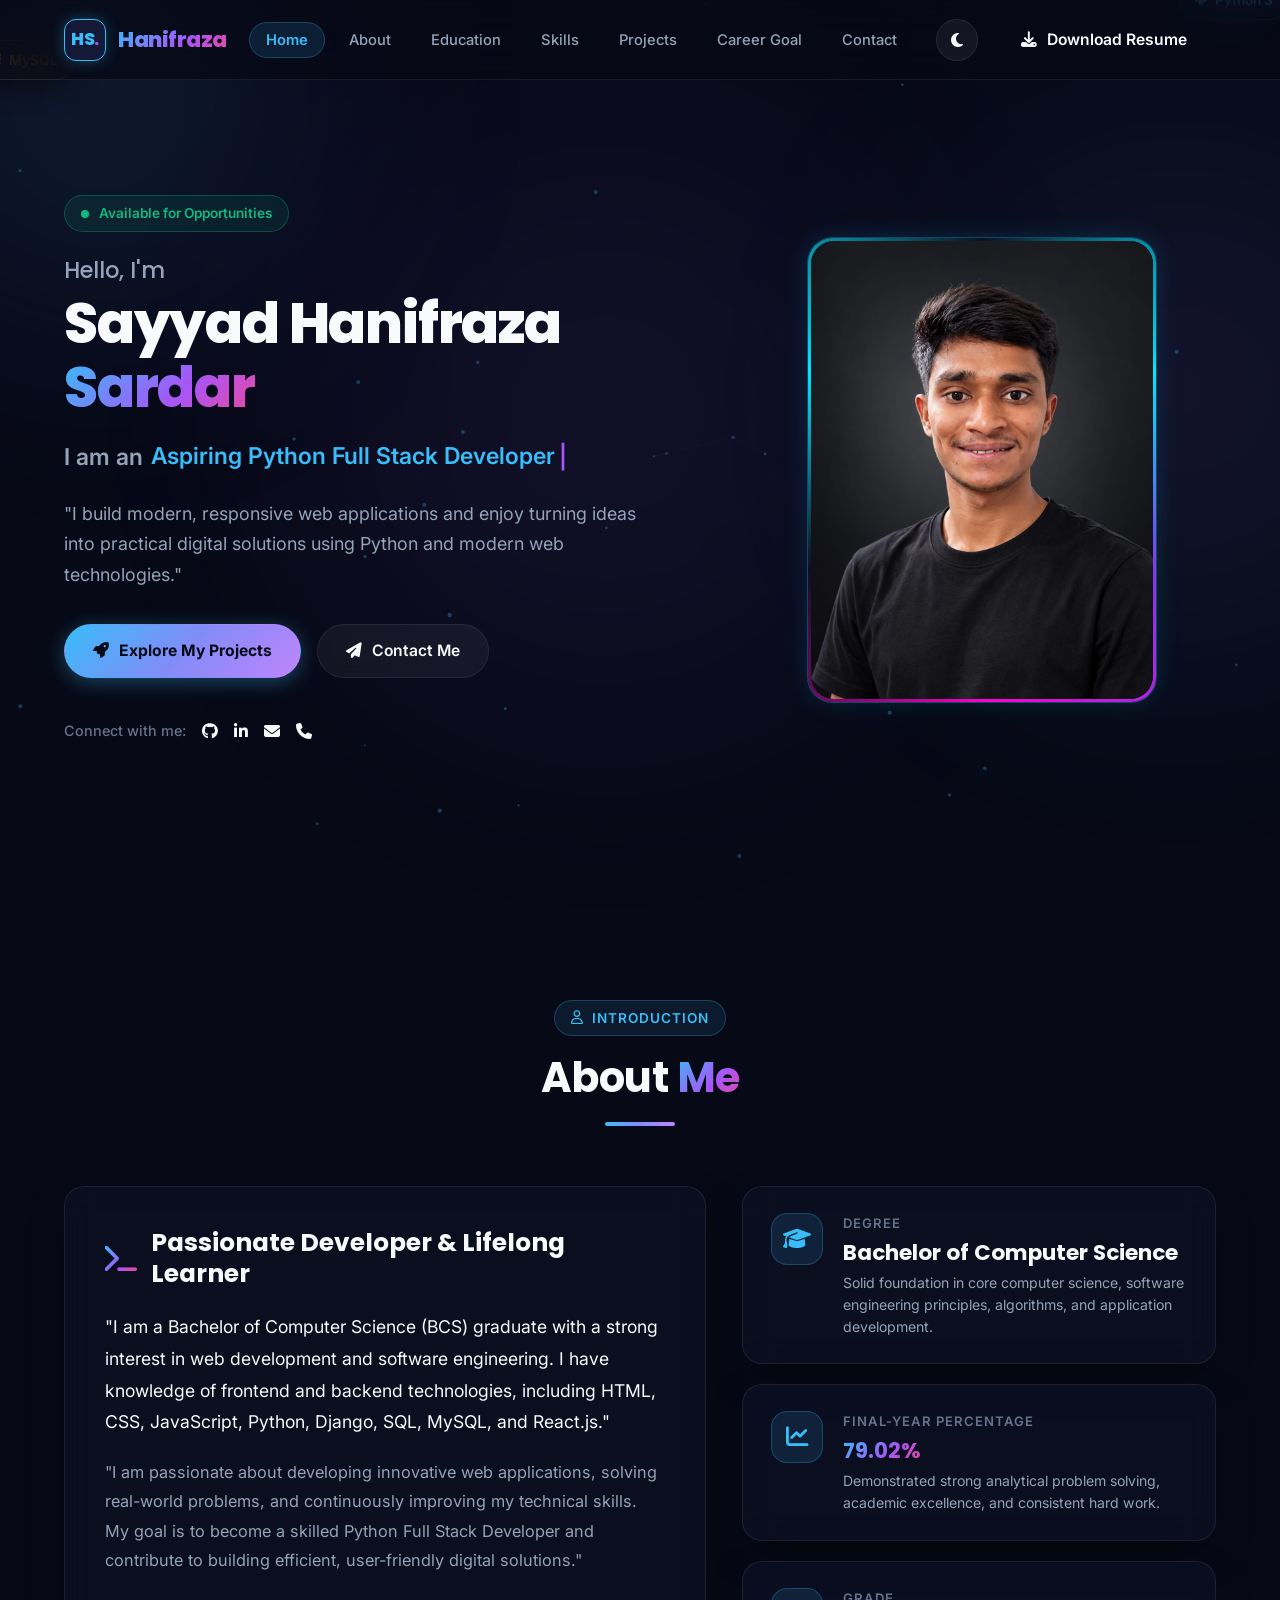
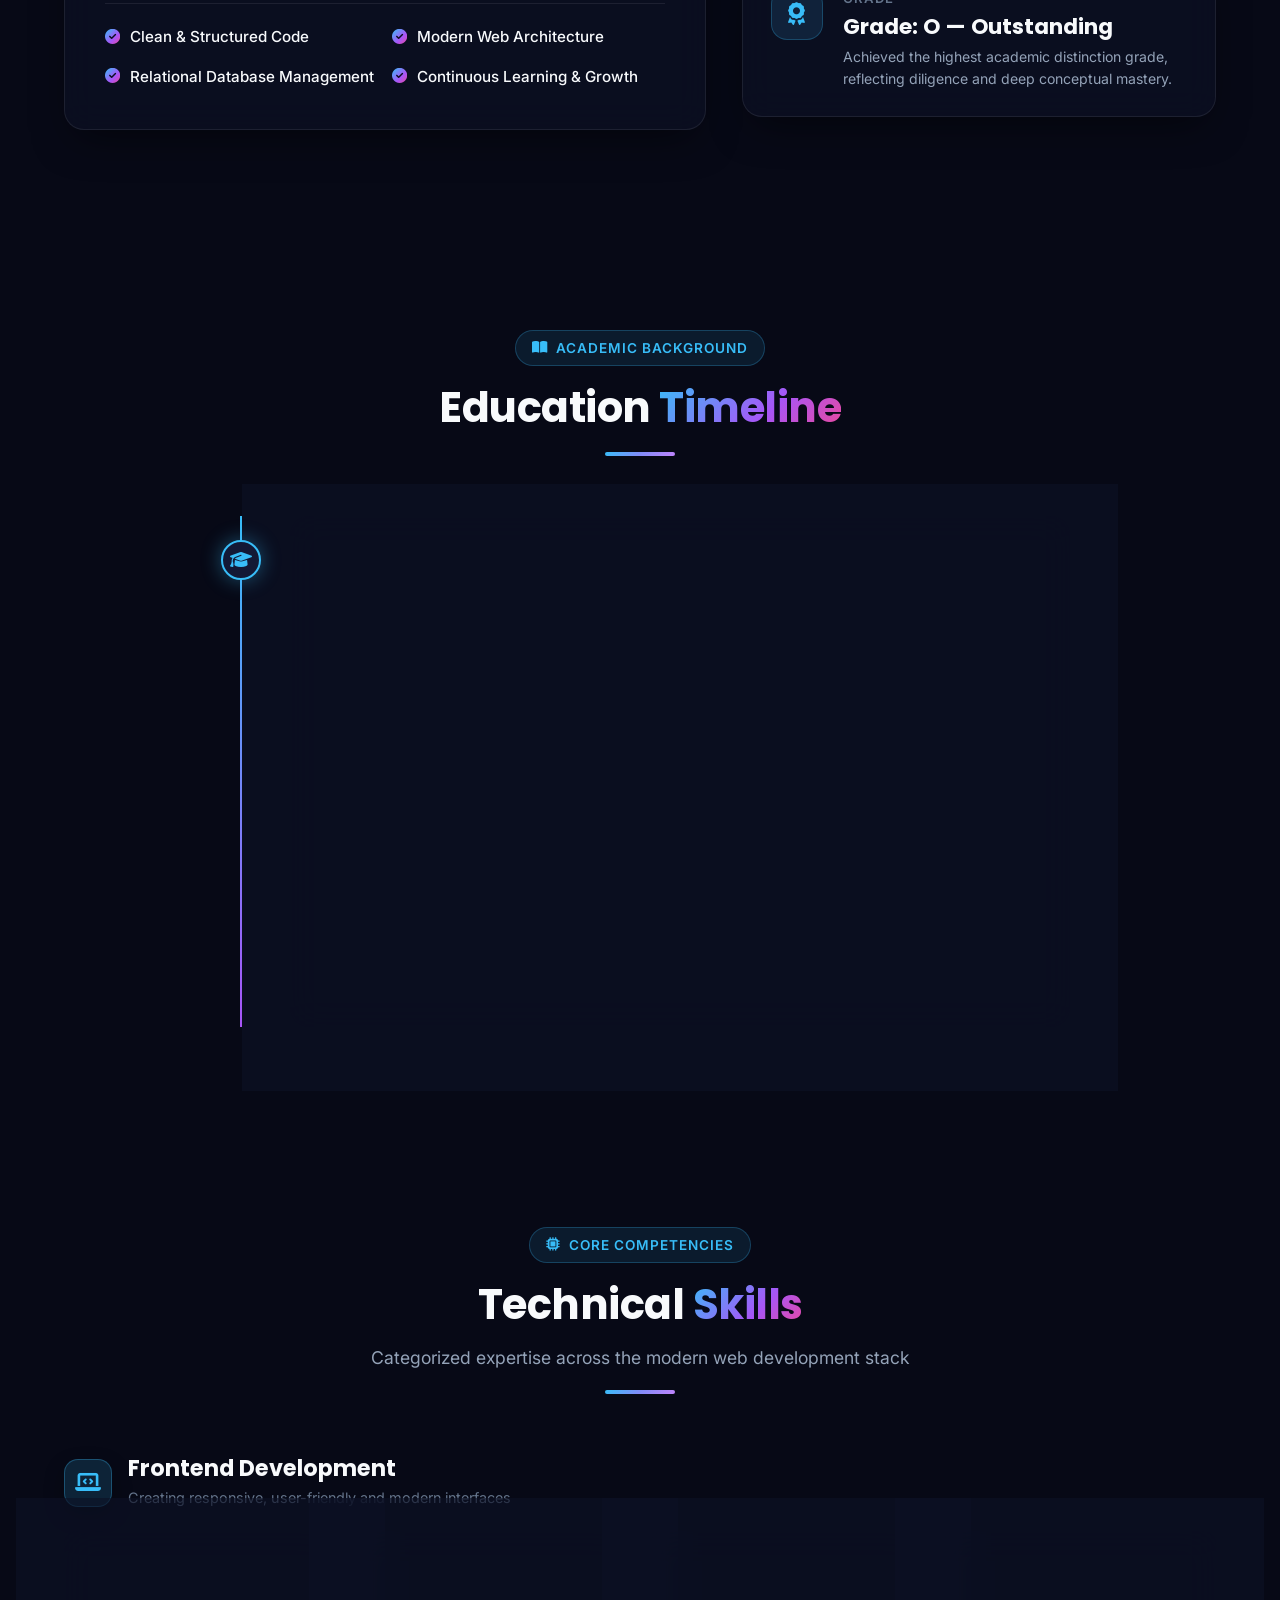
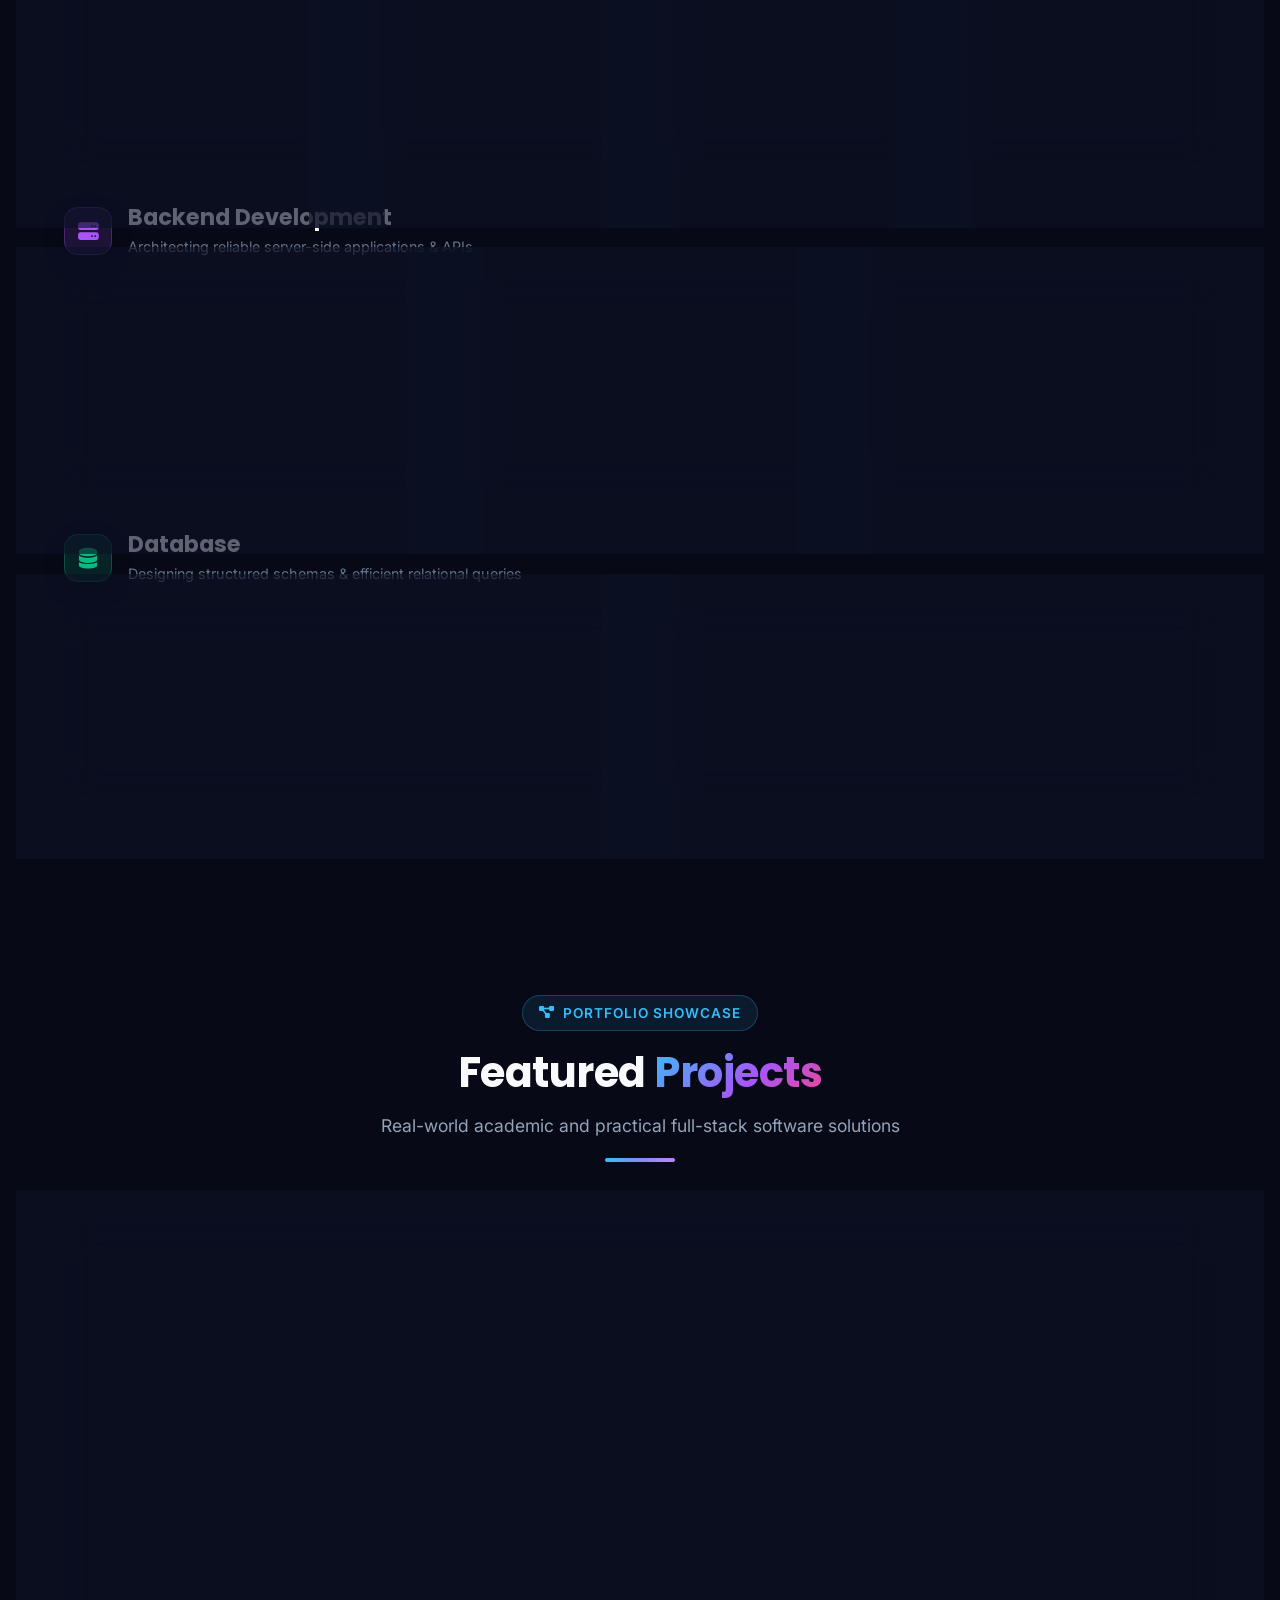
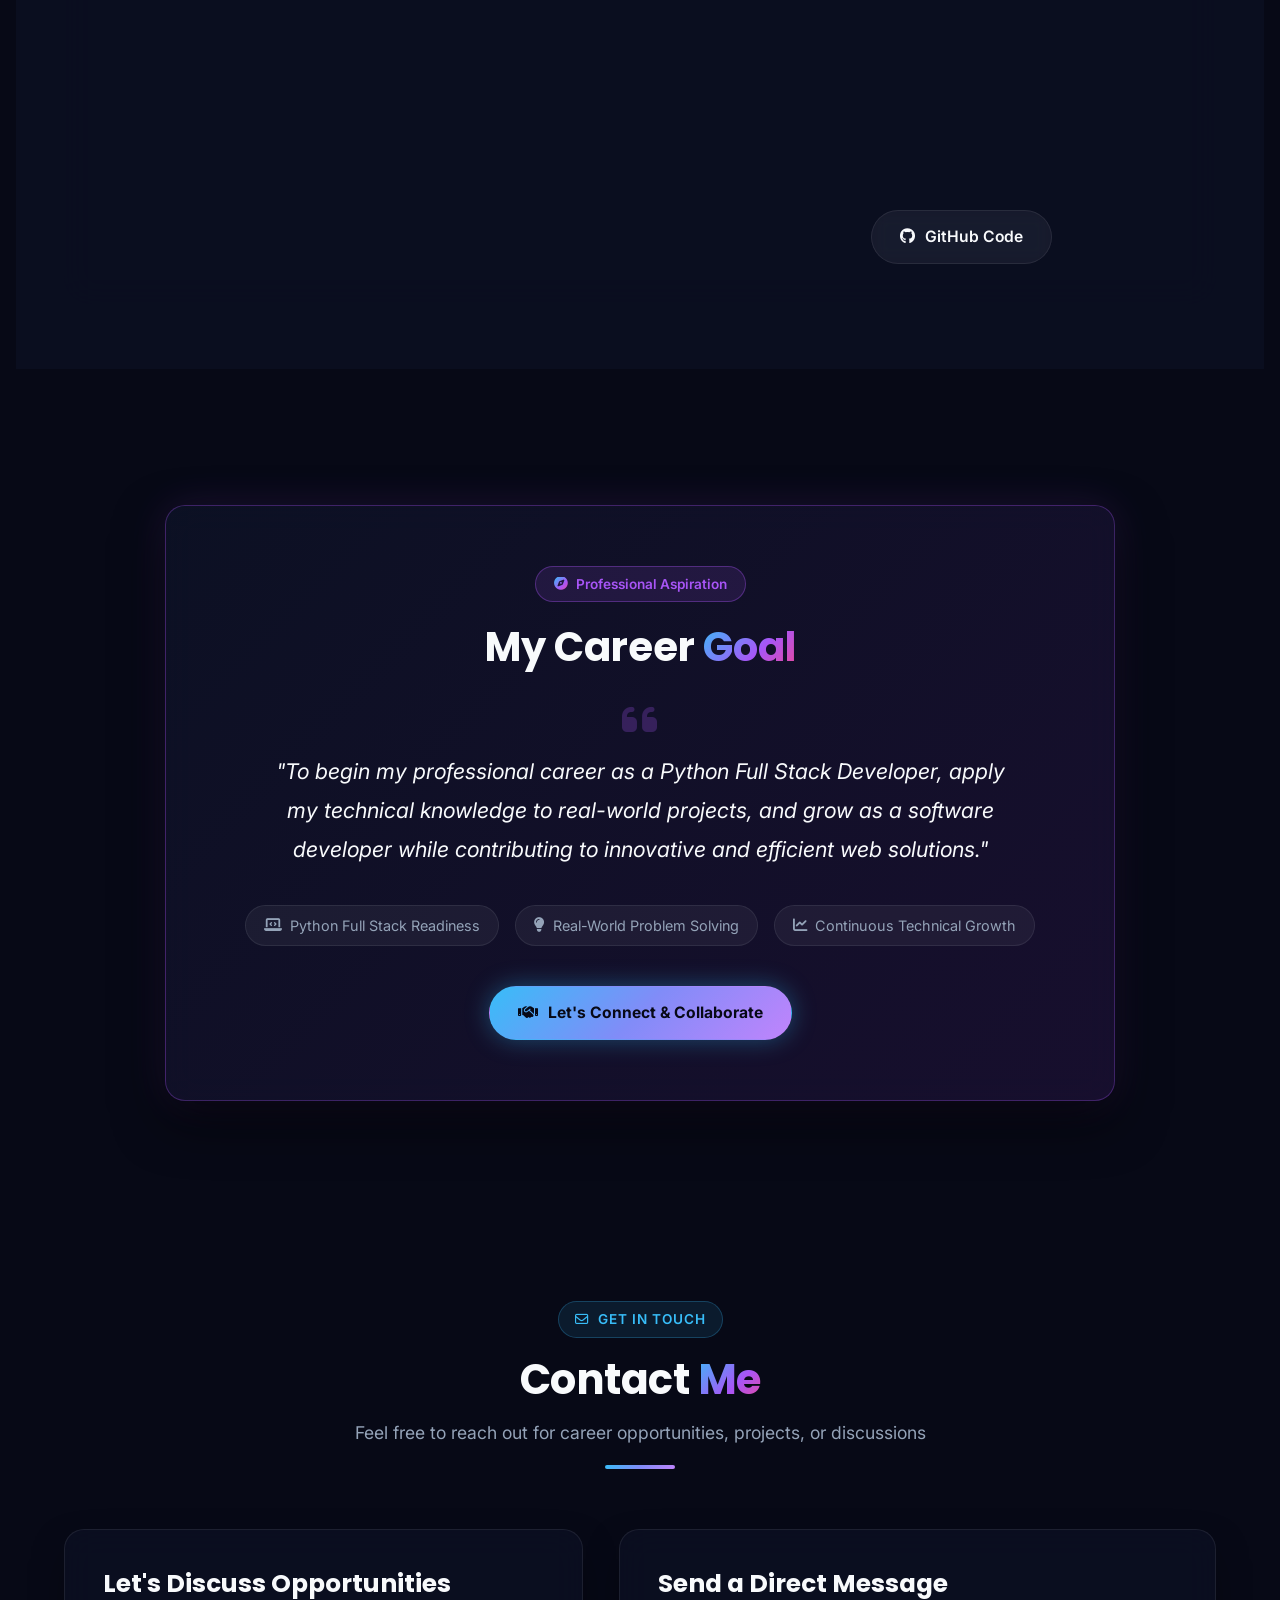
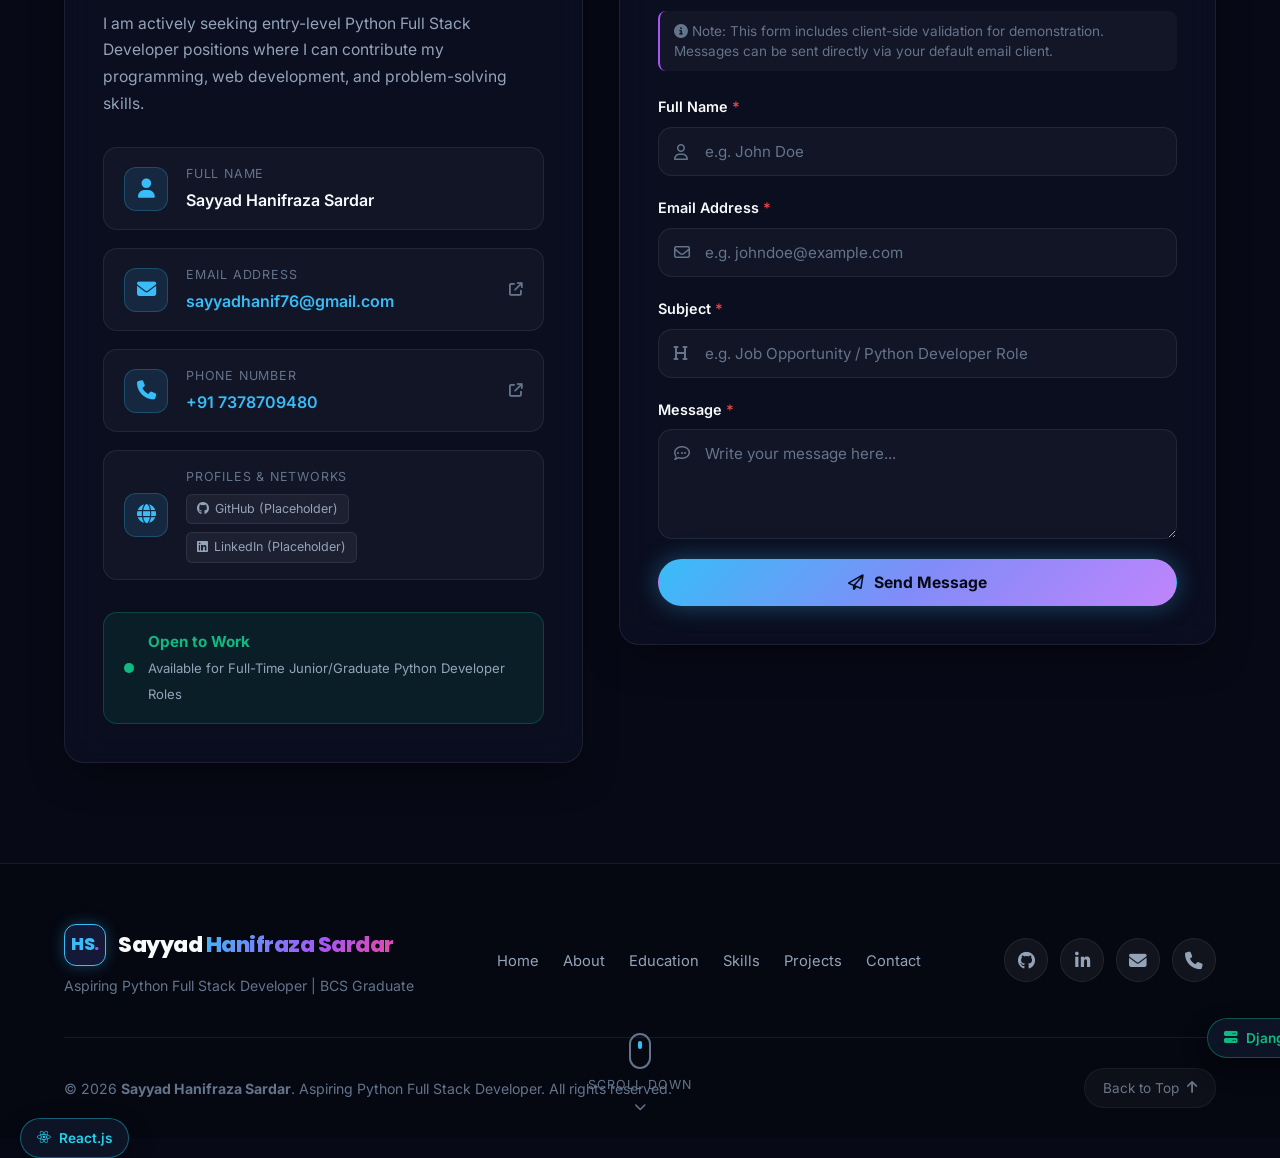
==== index.html @ de817dd8 "Add resume PDF and update index.html,style.css" ====
<!DOCTYPE html>
<html lang="en">
<head>
  <meta charset="UTF-8" />
  <meta name="viewport" content="width=device-width, initial-scale=1.0" />
  <meta http-equiv="X-UA-Compatible" content="IE=edge" />

  <!-- Primary Meta Tags -->
  <title>Sayyad Hanifraza Sardar | Aspiring Python Full Stack Developer</title>
  <meta name="title" content="Sayyad Hanifraza Sardar | Aspiring Python Full Stack Developer" />
  <meta name="description" content="Portfolio of Sayyad Hanifraza Sardar, an aspiring Python Full Stack Developer & BCS Graduate. Specializing in Python, Django, Flask, React.js, and Modern Web Development." />
  <meta name="keywords" content="Sayyad Hanifraza Sardar, Python Developer, Full Stack Developer, Django, Flask, React.js, Web Development, Portfolio, BCS" />
  <meta name="author" content="Sayyad Hanifraza Sardar" />
  <meta name="theme-color" content="#070913" />

  <!-- Open Graph / Facebook -->
  <meta property="og:type" content="website" />
  <meta property="og:url" content="https://sayyadhanif.dev" />
  <meta property="og:title" content="Sayyad Hanifraza Sardar | Aspiring Python Full Stack Developer" />
  <meta property="og:description" content="Explore projects, skills, and academic achievements of Sayyad Hanifraza Sardar - Python Full Stack Developer." />
  <meta property="og:image" content="assets/images/og-preview.svg" />

  <!-- Favicon (Inline SVG for instant crisp display) -->
  <link rel="icon" type="image/svg+xml" href="data:image/svg+xml,<svg xmlns='http://www.w3.org/2000/svg' viewBox='0 0 100 100'><defs><linearGradient id='g' x1='0%25' y1='0%25' x2='100%25' y2='100%25'><stop offset='0%25' stop-color='%2338bdf8'/><stop offset='100%25' stop-color='%23a855f7'/></linearGradient></defs><rect width='100' height='100' rx='24' fill='%23070913'/><rect x='2' y='2' width='96' height='96' rx='22' fill='none' stroke='url(%23g)' stroke-width='4'/><text x='50' y='64' font-family='sans-serif' font-weight='900' font-size='42' fill='url(%23g)' text-anchor='middle'>HS.</text></svg>" />

  <!-- Google Fonts: Inter & Poppins & Fira Code for code blocks -->
  <link rel="preconnect" href="https://fonts.googleapis.com" />
  <link rel="preconnect" href="https://fonts.gstatic.com" crossorigin />
  <link href="https://fonts.googleapis.com/css2?family=Fira+Code:wght@400;500;600&family=Inter:wght@300;400;500;600;700;800&family=Poppins:wght@400;500;600;700;800&display=swap" rel="stylesheet" />

  <!-- Font Awesome CDN for Tech & UI Icons -->
  <link rel="stylesheet" href="https://cdnjs.cloudflare.com/ajax/libs/font-awesome/6.5.1/css/all.min.css" integrity="sha512-DTOQO9RWCH3ppGqcWaEA1BIZOC6xxalwEsw9c2QQeAIftl+Vegovlnee1c9QX4TctnWMn13TZye+giMm8e2LwA==" crossorigin="anonymous" referrerpolicy="no-referrer" />

  <!-- Main Stylesheet -->
  <link rel="stylesheet" href="style.css" />
</head>
<body class="dark-theme">
  <!-- Subtle Ambient Glow Orbs -->
  <div class="ambient-glow glow-top-left" aria-hidden="true"></div>
  <div class="ambient-glow glow-top-right" aria-hidden="true"></div>
  <div class="ambient-glow glow-center" aria-hidden="true"></div>

  <!-- Interactive Background Canvas (Particles/Nodes) -->
  <canvas id="ambient-canvas" aria-hidden="true"></canvas>

  <!-- Accessibility Skip Link -->
  <a href="#main-content" class="skip-to-content">Skip to main content</a>

  <!-- Navigation Bar -->
  <header class="navbar-wrapper" id="navbar-wrapper">
    <nav class="navbar container" aria-label="Primary Navigation">
      <a href="#home" class="nav-brand" aria-label="Sayyad Hanifraza Sardar Home">
        <span class="brand-badge">HS<span class="brand-dot">.</span></span>
        <span class="text-gradient">Hanifraza</span></span>
      </a>

      <!-- Desktop Navigation Menu -->
      <ul class="nav-links" id="nav-links">
        <li><a href="#home" class="nav-link active">Home</a></li>
        <li><a href="#about" class="nav-link">About</a></li>
        <li><a href="#education" class="nav-link">Education</a></li>
        <li><a href="#skills" class="nav-link">Skills</a></li>
        <li><a href="#projects" class="nav-link">Projects</a></li>
        <li><a href="#career-goal" class="nav-link">Career Goal</a></li>
        <li><a href="#contact" class="nav-link">Contact</a></li>
      </ul>

      <!-- Nav Actions -->
      <div class="nav-actions">
        <!-- Theme Toggle Button -->
        <button id="theme-toggle" class="btn-icon" aria-label="Toggle light or dark theme" title="Toggle Theme">
          <i class="fa-solid fa-moon" id="theme-icon"></i>
        </button>

        <!-- Resume Download Button -->
      
          <a href="assets/resume/Sayyad_Hanifraza_Resume.pdf"
          class="btn btn-resume"
          download>
          <i class="fa-solid fa-download"></i>
          Download Resume
          </a>


        <!-- Mobile Menu Toggle -->
        <button id="mobile-toggle" class="mobile-toggle-btn" aria-label="Toggle navigation menu" aria-expanded="false" aria-controls="nav-links">
          <span class="hamburger-bar"></span>
          <span class="hamburger-bar"></span>
          <span class="hamburger-bar"></span>
        </button>
      </div>
    </nav>
  </header>

  <!-- Mobile Menu Drawer Overlay -->
  <div class="mobile-menu-overlay" id="mobile-menu-overlay" aria-hidden="true"></div>

  <main id="main-content">
    
<!-- ==================== HERO SECTION ==================== -->
<section id="home" class="hero-section">
  <div class="container hero-grid">

    <!-- Left: Intro Copy -->
    <div class="hero-content">

      <div class="hero-greeting-badge">
        <span class="pulse-indicator" aria-hidden="true"></span>
        <span>Available for Opportunities</span>
      </div>

      <h3 class="hero-subtitle">Hello, I'm</h3>

      <h1 class="hero-title">
        <span class="highlight-name">Sayyad Hanifraza</span>
        <span class="text-gradient">Sardar</span>
      </h1>

      <div
        class="typing-container"
        aria-label="Role: Aspiring Python Full Stack Developer"
      >
        <span class="static-prefix">I am an </span>
        <span id="typing-text" class="typing-text">
          Aspiring Python Full Stack Developer
        </span>
        <span class="typing-cursor" aria-hidden="true">|</span>
      </div>

      <p class="hero-description">
        "I build modern, responsive web applications and enjoy turning
        ideas into practical digital solutions using Python and modern
        web technologies."
      </p>

<!-- Hero Action Buttons -->
<div class="hero-cta-group">
  <a href="#projects" class="btn btn-primary">
    <i class="fa-solid fa-rocket"></i>
    Explore My Projects
  </a>

  <a href="#contact" class="btn btn-secondary">
    <i class="fa-solid fa-paper-plane"></i>
    Contact Me
  </a>
</div>

<!-- Social Icons -->
<div class="hero-social-links">
  <span class="social-label">Connect with me:</span>

<a href="https://github.com/Hsraza07"
   class="social-icon"
   target="_blank"
   rel="noopener noreferrer"
   aria-label="GitHub Profile">
  <i class="fa-brands fa-github"></i>
</a>

<a
  href="https://www.linkedin.com/in/sayyad-hanifraza/"
  class="social-icon"
  target="_blank"
  rel="noopener noreferrer"
  aria-label="Visit my LinkedIn profile"
  title="Visit my LinkedIn profile"
>
  <i class="fa-brands fa-linkedin-in"></i>
</a>
  
<a href="https://mail.google.com/mail/?view=cm&fs=1&to=sayyadhanif76@gmail.com"
   class="social-icon"
   target="_blank"
   rel="noopener noreferrer"
   title="Send me an email"
   aria-label="Send me an email">
    <i class="fa-solid fa-envelope"></i>
</a>


  <a href="tel:+91 7378709480"
     class="social-icon" aria-label="Phone">
    <i class="fa-solid fa-phone"></i>
  </a>
</div>


    </div>

    <!-- Right: My Profile Photo -->
    <div class="profile-photo-wrapper">
      <img
        src="assets/images/sayyad.jpg"
        alt="Sayyad Hanifraza Sardar"
        class="profile-photo"
      >
    </div>

  </div>
</section>

            <!-- Floating Tech Badges around the Card -->
            <div class="floating-badge badge-python" style="--delay: 0s;">
              <i class="fa-brands fa-python"></i>
              <span>Python 3</span>
            </div>
            <div class="floating-badge badge-django" style="--delay: 1.5s;">
              <i class="fa-solid fa-server"></i>
              <span>Django</span>
            </div>
            <div class="floating-badge badge-react" style="--delay: 3s;">
              <i class="fa-brands fa-react"></i>
              <span>React.js</span>
            </div>
            <div class="floating-badge badge-mysql" style="--delay: 4.5s;">
              <i class="fa-solid fa-database"></i>
              <span>MySQL</span>
            </div>
          </div>
        </div>
      </div>

      <!-- Scroll Down Indicator -->
      <div class="scroll-indicator">
        <a href="#about" aria-label="Scroll down to About section">
          <div class="mouse-icon">
            <span class="wheel"></span>
          </div>
          <span class="scroll-text">Scroll Down</span>
          <i class="fa-solid fa-chevron-down arrow-down"></i>
        </a>
      </div>
    </section>

    <!-- ==================== ABOUT ME SECTION ==================== -->
    <section id="about" class="section about-section">
      <div class="container">
        <div class="section-header text-center">
          <span class="section-tag"><i class="fa-regular fa-user"></i> Introduction</span>
          <h2 class="section-title">About <span class="text-gradient">Me</span></h2>
          <div class="section-line"></div>
        </div>

        <div class="about-grid">
          <!-- Left: About Narrative -->
          <div class="about-text-content glass-card">
            <div class="card-glow-header">
              <i class="fa-solid fa-terminal text-gradient icon-header"></i>
              <h3>Passionate Developer & Lifelong Learner</h3>
            </div>
            
            <p class="about-lead">
              "I am a Bachelor of Computer Science (BCS) graduate with a strong interest in web development and software engineering. I have knowledge of frontend and backend technologies, including HTML, CSS, JavaScript, Python, Django, SQL, MySQL, and React.js."
            </p>
            
            <p class="about-body">
              "I am passionate about developing innovative web applications, solving real-world problems, and continuously improving my technical skills. My goal is to become a skilled Python Full Stack Developer and contribute to building efficient, user-friendly digital solutions."
            </p>

            <div class="about-meta-list">
              <div class="meta-item">
                <i class="fa-solid fa-check-circle text-gradient"></i>
                <span>Clean & Structured Code</span>
              </div>
              <div class="meta-item">
                <i class="fa-solid fa-check-circle text-gradient"></i>
                <span>Modern Web Architecture</span>
              </div>
              <div class="meta-item">
                <i class="fa-solid fa-check-circle text-gradient"></i>
                <span>Relational Database Management</span>
              </div>
              <div class="meta-item">
                <i class="fa-solid fa-check-circle text-gradient"></i>
                <span>Continuous Learning & Growth</span>
              </div>
            </div>
          </div>

          <!-- Right: 3 Key Highlight Cards -->
          <div class="about-highlights-grid">
            <!-- Card 1: Degree -->
            <div class="glass-card highlight-card">
              <div class="highlight-icon-wrapper">
                <i class="fa-solid fa-graduation-cap"></i>
              </div>
              <div class="highlight-details">
                <span class="highlight-label">Degree</span>
                <h4 class="highlight-value">Bachelor of Computer Science</h4>
                <p class="highlight-desc">Solid foundation in core computer science, software engineering principles, algorithms, and application development.</p>
              </div>
              <div class="card-glow-strip"></div>
            </div>

            <!-- Card 2: Percentage -->
            <div class="glass-card highlight-card">
              <div class="highlight-icon-wrapper">
                <i class="fa-solid fa-chart-line"></i>
              </div>
              <div class="highlight-details">
                <span class="highlight-label">Final-Year Percentage</span>
                <h4 class="highlight-value text-gradient">79.02%</h4>
                <p class="highlight-desc">Demonstrated strong analytical problem solving, academic excellence, and consistent hard work.</p>
              </div>
              <div class="card-glow-strip"></div>
            </div>

            <!-- Card 3: Grade -->
            <div class="glass-card highlight-card">
              <div class="highlight-icon-wrapper">
                <i class="fa-solid fa-award"></i>
              </div>
              <div class="highlight-details">
                <span class="highlight-label">Grade</span>
                <h4 class="highlight-value">Grade: O — Outstanding</h4>
                <p class="highlight-desc">Achieved the highest academic distinction grade, reflecting diligence and deep conceptual mastery.</p>
              </div>
              <div class="card-glow-strip"></div>
            </div>
          </div>
        </div>
      </div>
    </section>

    <!-- ==================== EDUCATION SECTION ==================== -->
    <section id="education" class="section education-section">
      <div class="container">
        <div class="section-header text-center">
          <span class="section-tag"><i class="fa-solid fa-book-open"></i> Academic Background</span>
          <h2 class="section-title">Education <span class="text-gradient">Timeline</span></h2>
          <div class="section-line"></div>
        </div>

        <div class="timeline-container">
          <!-- Timeline Track Line -->
          <div class="timeline-line" aria-hidden="true"></div>

          <!-- Timeline Item -->
          <div class="timeline-item">
            <div class="timeline-dot" aria-hidden="true">
              <i class="fa-solid fa-graduation-cap"></i>
            </div>

            <div class="timeline-content glass-card">
              <div class="timeline-badge-group">
                <span class="badge badge-accent">Undergraduate Degree</span>
                <span class="badge badge-success"><i class="fa-solid fa-star"></i> Grade O (Outstanding)</span>
              </div>

              <h3 class="timeline-degree">Bachelor of Computer Science (BCS)</h3>
              <p class="timeline-focus">Focus: Computer Science, Software Engineering & Web Technologies</p>

              <!-- Academic Performance Metrics Grid -->
              <div class="education-metrics-grid">
                <div class="metric-card">
                  <span class="metric-title">Academic Performance</span>
                  <div class="metric-number text-gradient">79.02%</div>
                  <span class="metric-caption">Final-Year Score</span>
                </div>

                <div class="metric-card">
                  <span class="metric-title">Awarded Grade</span>
                  <div class="metric-number">Grade: O</div>
                  <span class="metric-caption">Outstanding Academic Standing</span>
                </div>
              </div>

              <!-- Core Academic Foundations -->
              <div class="timeline-skills">
                <span class="skills-subhead">Key Academic Competencies:</span>
                <div class="skills-tag-wrap">
                  <span class="skill-pill">Data Structures & Algorithms</span>
                  <span class="skill-pill">Object-Oriented Programming (OOP)</span>
                  <span class="skill-pill">Database Management Systems</span>
                  <span class="skill-pill">Full Stack Web Development</span>
                  <span class="skill-pill">Software Engineering Life Cycle</span>
                </div>
              </div>
            </div>
          </div>
        </div>
      </div>
    </section>

    <!-- ==================== TECHNICAL SKILLS SECTION ==================== -->
    <section id="skills" class="section skills-section">
      <div class="container">
        <div class="section-header text-center">
          <span class="section-tag"><i class="fa-solid fa-microchip"></i> Core Competencies</span>
          <h2 class="section-title">Technical <span class="text-gradient">Skills</span></h2>
          <p class="section-subtitle">Categorized expertise across the modern web development stack</p>
          <div class="section-line"></div>
        </div>

        <div class="skills-category-grid">
          <!-- Category 1: Frontend Development -->
          <div class="skill-category-block">
            <div class="category-header">
              <div class="category-icon-box frontend-icon">
                <i class="fa-solid fa-laptop-code"></i>
              </div>
              <div class="category-text">
                <h3>Frontend Development</h3>
                <span>Creating responsive, user-friendly and modern interfaces</span>
              </div>
            </div>

            <div class="skills-items-grid">
              <!-- HTML5 -->
              <div class="glass-card skill-card">
                <div class="skill-card-top">
                  <div class="skill-icon html-color">
                    <i class="fa-brands fa-html5"></i>
                  </div>
                  <span class="skill-chip">Markup</span>
                </div>
                <h4 class="skill-name">HTML5</h4>
                <p class="skill-desc">Semantic document structure, web accessibility (a11y), clean syntax, and modern standards.</p>
              </div>

              <!-- CSS3 -->
              <div class="glass-card skill-card">
                <div class="skill-card-top">
                  <div class="skill-icon css-color">
                    <i class="fa-brands fa-css3-alt"></i>
                  </div>
                  <span class="skill-chip">Styling</span>
                </div>
                <h4 class="skill-name">CSS3</h4>
                <p class="skill-desc">Responsive layouts, Flexbox, CSS Grid, custom properties, glassmorphism, and keyframe animations.</p>
              </div>

              <!-- JavaScript -->
              <div class="glass-card skill-card">
                <div class="skill-card-top">
                  <div class="skill-icon js-color">
                    <i class="fa-brands fa-js"></i>
                  </div>
                  <span class="skill-chip">Scripting</span>
                </div>
                <h4 class="skill-name">JavaScript</h4>
                <p class="skill-desc">ES6+ syntax, asynchronous programming, DOM manipulation, Fetch API, and dynamic user interfaces.</p>
              </div>

              <!-- React.js -->
              <div class="glass-card skill-card">
                <div class="skill-card-top">
                  <div class="skill-icon react-color">
                    <i class="fa-brands fa-react"></i>
                  </div>
                  <span class="skill-chip">Library</span>
                </div>
                <h4 class="skill-name">React.js</h4>
                <p class="skill-desc">Component-driven architecture, state & props management, React Hooks, and single-page apps.</p>
              </div>
            </div>
          </div>

          <!-- Category 2: Backend Development -->
          <div class="skill-category-block">
            <div class="category-header">
              <div class="category-icon-box backend-icon">
                <i class="fa-solid fa-server"></i>
              </div>
              <div class="category-text">
                <h3>Backend Development</h3>
                <span>Architecting reliable server-side applications & APIs</span>
              </div>
            </div>

            <div class="skills-items-grid">
              <!-- Python -->
              <div class="glass-card skill-card">
                <div class="skill-card-top">
                  <div class="skill-icon python-color">
                    <i class="fa-brands fa-python"></i>
                  </div>
                  <span class="skill-chip">Core</span>
                </div>
                <h4 class="skill-name">Python</h4>
                <p class="skill-desc">Object-oriented programming, data structures, scripting, algorithm design, and package management.</p>
              </div>

              <!-- Django -->
              <div class="glass-card skill-card">
                <div class="skill-card-top">
                  <div class="skill-icon django-color">
                    <i class="fa-solid fa-layer-group"></i>
                  </div>
                  <span class="skill-chip">Framework</span>
                </div>
                <h4 class="skill-name">Django</h4>
                <p class="skill-desc">MVT architecture, robust ORM, authentication systems, templating, and rapid production-ready development.</p>
              </div>

              <!-- Flask -->
              <div class="glass-card skill-card">
                <div class="skill-card-top">
                  <div class="skill-icon flask-color">
                    <i class="fa-solid fa-flask"></i>
                  </div>
                  <span class="skill-chip">Microframework</span>
                </div>
                <h4 class="skill-name">Flask</h4>
                <p class="skill-desc">Lightweight microservices, RESTful API endpoints, request routing, and modular application structures.</p>
              </div>
            </div>
          </div>

          <!-- Category 3: Database -->
          <div class="skill-category-block">
            <div class="category-header">
              <div class="category-icon-box db-icon">
                <i class="fa-solid fa-database"></i>
              </div>
              <div class="category-text">
                <h3>Database</h3>
                <span>Designing structured schemas & efficient relational queries</span>
              </div>
            </div>

            <div class="skills-items-grid">
              <!-- SQL -->
              <div class="glass-card skill-card">
                <div class="skill-card-top">
                  <div class="skill-icon sql-color">
                    <i class="fa-solid fa-table"></i>
                  </div>
                  <span class="skill-chip">Querying</span>
                </div>
                <h4 class="skill-name">SQL</h4>
                <p class="skill-desc">Relational schema design, complex JOINs, aggregation functions, indexing, and data normalization.</p>
              </div>

              <!-- MySQL -->
              <div class="glass-card skill-card">
                <div class="skill-card-top">
                  <div class="skill-icon mysql-color">
                    <i class="fa-solid fa-database"></i>
                  </div>
                  <span class="skill-chip">RDBMS</span>
                </div>
                <h4 class="skill-name">MySQL</h4>
                <p class="skill-desc">Relational database management, ACID compliance, data integrity, and backend integration with Python/Flask/Django.</p>
              </div>
            </div>
          </div>
        </div>
      </div>
    </section>

    <!-- ==================== PROJECTS SECTION ==================== -->
    <section id="projects" class="section projects-section">
      <div class="container">
        <div class="section-header text-center">
          <span class="section-tag"><i class="fa-solid fa-diagram-project"></i> Portfolio Showcase</span>
          <h2 class="section-title">Featured <span class="text-gradient">Projects</span></h2>
          <p class="section-subtitle">Real-world academic and practical full-stack software solutions</p>
          <div class="section-line"></div>
        </div>

        <div class="project-showcase">
          <!-- Featured Project Card: QR Code-Based Attendance Management System -->
          <article class="glass-card project-card featured-project">
            <div class="project-grid">
              <!-- Project Visual / Interactive Dashboard Mockup -->
              <div class="project-visual-side">
                <div class="mockup-frame">
                  <div class="mockup-header">
                    <div class="mockup-dots">
                      <span></span><span></span><span></span>
                    </div>
                    <div class="mockup-address">
                      <i class="fa-solid fa-lock"></i> https://localhost:5000/attendance-portal
                    </div>
                    <span class="live-pill"><i class="fa-solid fa-circle"></i> System Live</span>
                  </div>

                  <!-- Mockup UI Inner Preview -->
                  <div class="mockup-screen">
                    <div class="screen-navbar">
                      <div class="logo-text"><i class="fa-solid fa-qrcode text-gradient"></i> QR Attendance Pro</div>
                      <div class="user-chip"><i class="fa-regular fa-circle-user"></i> Admin Panel</div>
                    </div>

                    <div class="screen-body">
                      <!-- Scanner Card -->
                      <div class="screen-qr-box">
                        <div class="qr-target-area">
                          <svg class="qr-svg-graphic" viewBox="0 0 100 100" fill="none" xmlns="http://www.w3.org/2000/svg">
                            <!-- SVG QR Pattern -->
                            <rect width="100" height="100" fill="#0d1124" rx="8" />
                            <rect x="10" y="10" width="25" height="25" fill="#38bdf8" rx="4" />
                            <rect x="15" y="15" width="15" height="15" fill="#0d1124" />
                            <rect x="19" y="19" width="7" height="7" fill="#38bdf8" />
                            
                            <rect x="65" y="10" width="25" height="25" fill="#38bdf8" rx="4" />
                            <rect x="70" y="15" width="15" height="15" fill="#0d1124" />
                            <rect x="74" y="19" width="7" height="7" fill="#38bdf8" />

                            <rect x="10" y="65" width="25" height="25" fill="#38bdf8" rx="4" />
                            <rect x="15" y="70" width="15" height="15" fill="#0d1124" />
                            <rect x="19" y="74" width="7" height="7" fill="#38bdf8" />

                            <rect x="42" y="12" width="6" height="6" fill="#a855f7" />
                            <rect x="52" y="18" width="6" height="6" fill="#38bdf8" />
                            <rect x="45" y="45" width="10" height="10" fill="#a855f7" />
                            <rect x="65" y="45" width="8" height="8" fill="#38bdf8" />
                            <rect x="42" y="68" width="8" height="8" fill="#a855f7" />
                            <rect x="65" y="75" width="15" height="8" fill="#38bdf8" />
                            <rect x="78" y="65" width="8" height="6" fill="#a855f7" />
                          </svg>
                          <div class="scan-laser-line"></div>
                        </div>
                        <span class="qr-scan-label"><i class="fa-solid fa-camera"></i> Dynamic QR Scanner Active</span>
                      </div>

                      <!-- Stats & Live Records -->
                      <div class="screen-stats-box">
                        <div class="mini-stat">
                          <span class="stat-num text-gradient">98.4%</span>
                          <span class="stat-text">Verification Accuracy</span>
                        </div>
                        <div class="mini-stat">
                          <span class="stat-num text-gradient">&lt; 1s</span>
                          <span class="stat-text">Instant Logging</span>
                        </div>
                        <div class="attendance-log-preview">
                          <div class="log-row">
                            <span class="log-badge status-present">Logged</span>
                            <span class="log-id">Student #1042</span>
                            <span class="log-time">09:14:02 AM</span>
                          </div>
                          <div class="log-row">
                            <span class="log-badge status-present">Logged</span>
                            <span class="log-id">Student #1043</span>
                            <span class="log-time">09:14:28 AM</span>
                          </div>
                        </div>
                      </div>
                    </div>
                  </div>
                </div>
              </div>

              <!-- Project Description & Details -->
              <div class="project-info-side">
                <div class="project-header-bar">
                  <span class="badge badge-accent"><i class="fa-solid fa-star"></i> Featured Academic Project</span>
                  <span class="project-category">Full Stack Web Application</span>
                </div>

                <h3 class="project-title">QR Code-Based Attendance Management System</h3>

                <p class="project-description">
                  "A web-based attendance management application developed to reduce manual work and digitize the traditional attendance process. The system aims to simplify attendance recording, improve efficiency, and minimize errors associated with manual attendance management."
                </p>

                <!-- Key Objective Box -->
                <div class="objective-card">
                  <div class="objective-header">
                    <i class="fa-solid fa-bullseye text-gradient"></i>
                    <strong>Key Objective:</strong>
                  </div>
                  <p class="objective-text">
                    "To make attendance tracking faster, more efficient, and easier to manage through a digital solution."
                  </p>
                </div>

                <!-- Technologies Used Badges -->
                <div class="project-tech-stack">
                  <span class="tech-badge"><i class="fa-brands fa-python"></i> Python</span>
                  <span class="tech-badge"><i class="fa-solid fa-flask"></i> Flask</span>
                  <span class="tech-badge"><i class="fa-brands fa-html5"></i> HTML</span>
                  <span class="tech-badge"><i class="fa-brands fa-css3-alt"></i> CSS</span>
                  <span class="tech-badge"><i class="fa-brands fa-js"></i> JavaScript</span>
                  <span class="tech-badge"><i class="fa-solid fa-database"></i> MySQL</span>
                </div>

                <!-- Project Action Buttons -->
                <div class="project-action-buttons">
                  <button type="button" class="btn btn-primary btn-glow" id="open-project-modal-btn">
                    <i class="fa-solid fa-eye"></i>
                    <span>View Project</span>
                  </button>
                  <a href="https://github.com" target="_blank" rel="noopener noreferrer" class="btn btn-secondary" title="GitHub Repository Placeholder">
                    <i class="fa-brands fa-github"></i>
                    <span>GitHub Code</span>
                  </a>
                </div>
              </div>
            </div>
          </article>
        </div>
      </div>
    </section>

    <!-- ==================== CAREER OBJECTIVE SECTION ==================== -->
    <section id="career-goal" class="section career-section">
      <div class="container">
        <div class="career-goal-card glass-card">
          <div class="career-card-content">
            <div class="career-badge">
              <i class="fa-solid fa-compass text-gradient"></i> Professional Aspiration
            </div>

            <h2 class="career-heading">My Career <span class="text-gradient">Goal</span></h2>

            <div class="career-quote-box">
              <i class="fa-solid fa-quote-left quote-icon" aria-hidden="true"></i>
              <blockquote class="career-text">
                "To begin my professional career as a Python Full Stack Developer, apply my technical knowledge to real-world projects, and grow as a software developer while contributing to innovative and efficient web solutions."
              </blockquote>
            </div>

            <div class="career-highlights-strip">
              <div class="career-pill">
                <i class="fa-solid fa-laptop-code"></i> Python Full Stack Readiness
              </div>
              <div class="career-pill">
                <i class="fa-solid fa-lightbulb"></i> Real-World Problem Solving
              </div>
              <div class="career-pill">
                <i class="fa-solid fa-chart-line"></i> Continuous Technical Growth
              </div>
            </div>

            <div class="career-cta">
              <a href="#contact" class="btn btn-primary btn-glow">
                <i class="fa-solid fa-handshake"></i>
                <span>Let's Connect & Collaborate</span>
              </a>
            </div>
          </div>
        </div>
      </div>
    </section>

    <!-- ==================== CONTACT SECTION ==================== -->
    <section id="contact" class="section contact-section">
      <div class="container">
        <div class="section-header text-center">
          <span class="section-tag"><i class="fa-regular fa-envelope"></i> Get In Touch</span>
          <h2 class="section-title">Contact <span class="text-gradient">Me</span></h2>
          <p class="section-subtitle">Feel free to reach out for career opportunities, projects, or discussions</p>
          <div class="section-line"></div>
        </div>

        <div class="contact-grid">
          <!-- Left Column: Contact Information -->
          <div class="contact-info-col glass-card">
            <h3 class="contact-col-title">Let's Discuss Opportunities</h3>
            <p class="contact-col-intro">
              I am actively seeking entry-level Python Full Stack Developer positions where I can contribute my programming, web development, and problem-solving skills.
            </p>

            <div class="contact-details-list">
              <!-- Name -->
              <div class="contact-item">
                <div class="contact-icon">
                  <i class="fa-solid fa-user"></i>
                </div>
                <div class="contact-text">
                  <span class="contact-label">Full Name</span>
                  <span class="contact-value">Sayyad Hanifraza Sardar</span>
                </div>
              </div>

              <!-- Email Link -->
              <a href="mailto:sayyadhanif76@gmail.com" class="contact-item contact-link-item">
                <div class="contact-icon">
                  <i class="fa-solid fa-envelope"></i>
                </div>
                <div class="contact-text">
                  <span class="contact-label">Email Address</span>
                  <span class="contact-value highlight-link">sayyadhanif76@gmail.com</span>
                </div>
                <i class="fa-solid fa-arrow-up-right-from-square external-link-icon"></i>
              </a>

              <!-- Phone Link -->
              <a href="tel:7378709480" class="contact-item contact-link-item">
                <div class="contact-icon">
                  <i class="fa-solid fa-phone"></i>
                </div>
                <div class="contact-text">
                  <span class="contact-label">Phone Number</span>
                  <span class="contact-value highlight-link">+91 7378709480</span>
                </div>
                <i class="fa-solid fa-arrow-up-right-from-square external-link-icon"></i>
              </a>

              <!-- Profile Links -->
              <div class="contact-item">
                <div class="contact-icon">
                  <i class="fa-solid fa-globe"></i>
                </div>
                <div class="contact-text">
                  <span class="contact-label">Profiles & Networks</span>
                  <div class="social-tags-wrap">
                    <a href="https://github.com" target="_blank" rel="noopener noreferrer" class="social-tag">
                      <i class="fa-brands fa-github"></i> GitHub (Placeholder)
                    </a>
                    <a href="https://linkedin.com" target="_blank" rel="noopener noreferrer" class="social-tag">
                      <i class="fa-brands fa-linkedin"></i> LinkedIn (Placeholder)
                    </a>
                  </div>
                </div>
              </div>
            </div>

            <!-- Current Status Box -->
            <div class="status-box">
              <span class="status-indicator-dot"></span>
              <div class="status-box-content">
                <strong>Open to Work</strong>
                <span>Available for Full-Time Junior/Graduate Python Developer Roles</span>
              </div>
            </div>
          </div>

          <!-- Right Column: Contact Form -->
          <div class="contact-form-col glass-card">
            <h3 class="contact-col-title">Send a Direct Message</h3>
            <p class="form-disclaimer">
              <i class="fa-solid fa-circle-info"></i> Note: This form includes client-side validation for demonstration. Messages can be sent directly via your default email client.
            </p>

            <form id="contact-form" class="contact-form" novalidate>
              <!-- Full Name Field -->
              <div class="form-group">
                <label for="contact-name" class="form-label">Full Name <span class="required-star">*</span></label>
                <div class="input-wrapper">
                  <i class="fa-regular fa-user input-icon"></i>
                  <input type="text" id="contact-name" name="name" class="form-input" placeholder="e.g. John Doe" required autocomplete="name" />
                </div>
                <span class="error-message" id="name-error">Please enter your full name.</span>
              </div>

              <!-- Email Field -->
              <div class="form-group">
                <label for="contact-email" class="form-label">Email Address <span class="required-star">*</span></label>
                <div class="input-wrapper">
                  <i class="fa-regular fa-envelope input-icon"></i>
                  <input type="email" id="contact-email" name="email" class="form-input" placeholder="e.g. johndoe@example.com" required autocomplete="email" />
                </div>
                <span class="error-message" id="email-error">Please enter a valid email address.</span>
              </div>

              <!-- Subject Field -->
              <div class="form-group">
                <label for="contact-subject" class="form-label">Subject <span class="required-star">*</span></label>
                <div class="input-wrapper">
                  <i class="fa-solid fa-heading input-icon"></i>
                  <input type="text" id="contact-subject" name="subject" class="form-input" placeholder="e.g. Job Opportunity / Python Developer Role" required />
                </div>
                <span class="error-message" id="subject-error">Please enter a subject.</span>
              </div>

              <!-- Message Field -->
              <div class="form-group">
                <label for="contact-message" class="form-label">Message <span class="required-star">*</span></label>
                <div class="input-wrapper textarea-wrapper">
                  <i class="fa-regular fa-comment-dots input-icon textarea-icon"></i>
                  <textarea id="contact-message" name="message" class="form-input form-textarea" rows="4" placeholder="Write your message here..." required></textarea>
                </div>
                <span class="error-message" id="message-error">Please write a message with at least 10 characters.</span>
              </div>

              <!-- Submit Button -->
              <button type="submit" class="btn btn-primary btn-glow btn-full" id="submit-btn">
                <i class="fa-regular fa-paper-plane"></i>
                <span id="submit-text">Send Message</span>
              </button>

              <!-- Form Status Banner -->
              <div id="form-feedback" class="form-feedback" role="alert" aria-live="polite"></div>
            </form>
          </div>
        </div>
      </div>
    </section>
  </main>

  <!-- ==================== FOOTER ==================== -->
  <footer class="footer">
    <div class="container footer-content">
      <div class="footer-top">
        <div class="footer-brand">
          <a href="#home" class="nav-brand">
            <span class="brand-badge">HS<span class="brand-dot">.</span></span>
            <span class="brand-text">Sayyad <span class="text-gradient">Hanifraza Sardar</span></span>
          </a>
          <p class="footer-role">Aspiring Python Full Stack Developer | BCS Graduate</p>
        </div>

        <div class="footer-nav">
          <ul class="footer-links">
            <li><a href="#home">Home</a></li>
            <li><a href="#about">About</a></li>
            <li><a href="#education">Education</a></li>
            <li><a href="#skills">Skills</a></li>
            <li><a href="#projects">Projects</a></li>
            <li><a href="#contact">Contact</a></li>
          </ul>
        </div>

        <div class="footer-socials">
          <a href="https://github.com" target="_blank" rel="noopener noreferrer" class="social-link" aria-label="GitHub Profile">
            <i class="fa-brands fa-github"></i>
          </a>
          <a href="https://linkedin.com" target="_blank" rel="noopener noreferrer" class="social-link" aria-label="LinkedIn Profile">
            <i class="fa-brands fa-linkedin-in"></i>
          </a>
          <a href="mailto:sayyadhanif76@gmail.com" class="social-link" aria-label="Email Me">
            <i class="fa-solid fa-envelope"></i>
          </a>
          <a href="tel:7378709480" class="social-link" aria-label="Call Me">
            <i class="fa-solid fa-phone"></i>
          </a>
        </div>
      </div>

      <div class="footer-bottom">
        <p class="copyright-text">
          &copy; 2026 <strong>Sayyad Hanifraza Sardar</strong>. Aspiring Python Full Stack Developer. All rights reserved.
        </p>

        <!-- Back to Top Button -->
        <a href="#home" class="back-to-top-btn" id="back-to-top" aria-label="Scroll back to top of the page">
          <span>Back to Top</span>
          <i class="fa-solid fa-arrow-up"></i>
        </a>
      </div>
    </div>
  </footer>

  <!-- ==================== PROJECT PREVIEW MODAL ==================== -->
  <div id="project-modal" class="modal" role="dialog" aria-modal="true" aria-labelledby="modal-title" aria-hidden="true">
    <div class="modal-backdrop" id="modal-backdrop"></div>
    <div class="modal-dialog glass-card">
      <button class="modal-close-btn" id="modal-close" aria-label="Close modal dialog">
        <i class="fa-solid fa-xmark"></i>
      </button>

      <div class="modal-header">
        <span class="badge badge-accent">Academic Project Details</span>
        <h3 id="modal-title">QR Code-Based Attendance Management System</h3>
      </div>

      <div class="modal-body">
        <div class="modal-section">
          <h4><i class="fa-solid fa-circle-info text-gradient"></i> Overview</h4>
          <p>
            A web-based attendance management application developed to reduce manual work and digitize the traditional attendance process. The system aims to simplify attendance recording, improve efficiency, and minimize errors associated with manual attendance management.
          </p>
        </div>

        <div class="modal-section">
          <h4><i class="fa-solid fa-bullseye text-gradient"></i> Core Objective</h4>
          <p>
            To make attendance tracking faster, more efficient, and easier to manage through a digital solution.
          </p>
        </div>

        <div class="modal-section">
          <h4><i class="fa-solid fa-code text-gradient"></i> Architecture & Technologies</h4>
          <div class="skills-tag-wrap">
            <span class="skill-pill">Python</span>
            <span class="skill-pill">Flask</span>
            <span class="skill-pill">HTML5</span>
            <span class="skill-pill">CSS3</span>
            <span class="skill-pill">JavaScript</span>
            <span class="skill-pill">MySQL</span>
          </div>
        </div>

        <div class="modal-section">
          <h4><i class="fa-solid fa-list-check text-gradient"></i> Key Features</h4>
          <ul class="modal-list">
            <li>Dynamic student QR code generation with unique identification parameters.</li>
            <li>Real-time QR scanning camera interface for rapid attendance logging.</li>
            <li>Automated timestamp records preventing proxy attendance and duplicates.</li>
            <li>Admin dashboard for managing student rosters and exporting attendance reports.</li>
          </ul>
        </div>
      </div>

      <div class="modal-footer">
        <a href="https://github.com" target="_blank" rel="noopener noreferrer" class="btn btn-secondary">
          <i class="fa-brands fa-github"></i> Repository (Placeholder)
        </a>
        <button type="button" class="btn btn-primary" id="modal-dismiss-btn">
          Close Preview
        </button>
      </div>
    </div>
  </div>

  <!-- Main JavaScript File -->
  <script src="script.js"></script>
</body>
</html>
---- style.css ----
/* ==========================================================================
   PORTFOLIO DESIGN SYSTEM & STYLESHEET
   Client: Sayyad Hanifraza Sardar
   Role: Aspiring Python Full Stack Developer
   Theme: Futuristic Dark Gradient / AI Tech Glassmorphism
   ========================================================================== */

/* --------------------------------------------------------------------------
   1. CSS Custom Properties / Design Tokens
   -------------------------------------------------------------------------- */
:root {
  /* Dark Theme Color Palette (Default) */
  --bg-deep: #050711;
  --bg-primary: #070916;
  --bg-secondary: #0c1024;
  --bg-tertiary: #131936;
  
  /* Glass Surfaces */
  --glass-bg: rgba(13, 18, 38, 0.65);
  --glass-bg-hover: rgba(20, 28, 58, 0.82);
  --glass-border: rgba(255, 255, 255, 0.08);
  --glass-border-hover: rgba(56, 189, 248, 0.35);
  --glass-shadow: 0 16px 40px -12px rgba(0, 0, 0, 0.55);
  --glass-shadow-hover: 0 24px 50px -10px rgba(56, 189, 248, 0.18);
  
  /* Accent Colors */
  --accent-cyan: #22d3ee;
  --accent-blue: #38bdf8;
  --accent-indigo: #6366f1;
  --accent-violet: #8b5cf6;
  --accent-purple: #a855f7;
  --accent-pink: #ec4899;
  --accent-emerald: #10b981;
  --accent-amber: #f59e0b;
  --accent-red: #ef4444;

  /* Gradients */
  --gradient-primary: linear-gradient(135deg, #38bdf8 0%, #818cf8 50%, #c084fc 100%);
  --gradient-secondary: linear-gradient(135deg, #06b6d4 0%, #3b82f6 50%, #9333ea 100%);
  --gradient-text: linear-gradient(135deg, #38bdf8 0%, #a855f7 60%, #ec4899 100%);
  --gradient-card: linear-gradient(145deg, rgba(255, 255, 255, 0.04) 0%, rgba(255, 255, 255, 0.01) 100%);
  --gradient-border: linear-gradient(135deg, rgba(56, 189, 248, 0.5), rgba(168, 85, 247, 0.4), rgba(255, 255, 255, 0.05));
  --gradient-glow: radial-gradient(circle, rgba(56, 189, 248, 0.22) 0%, rgba(168, 85, 247, 0.12) 50%, transparent 70%);

  /* Typography Colors */
  --text-primary: #f8fafc;
  --text-secondary: #94a3b8;
  --text-muted: #64748b;
  --text-inverse: #070916;

  /* Typography System */
  --font-main: 'Inter', -apple-system, BlinkMacSystemFont, 'Segoe UI', Roboto, sans-serif;
  --font-heading: 'Poppins', -apple-system, BlinkMacSystemFont, 'Segoe UI', Roboto, sans-serif;
  --font-code: 'Fira Code', monospace;

  /* Spacing & Layout */
  --container-max: 1200px;
  --header-height: 80px;
  --radius-sm: 8px;
  --radius-md: 14px;
  --radius-lg: 20px;
  --radius-xl: 28px;
  --radius-pill: 9999px;

  /* Transitions */
  --transition-fast: 0.2s cubic-bezier(0.4, 0, 0.2, 1);
  --transition-normal: 0.35s cubic-bezier(0.4, 0, 0.2, 1);
  --transition-smooth: 0.5s cubic-bezier(0.16, 1, 0.3, 1);

  /* Neon Glow Effects */
  --glow-primary: 0 0 25px rgba(56, 189, 248, 0.35);
  --glow-purple: 0 0 25px rgba(168, 85, 247, 0.35);
}

/* Light Theme Overrides (Optional Switcher) */
body.light-theme {
  --bg-deep: #f1f5f9;
  --bg-primary: #f8fafc;
  --bg-secondary: #ffffff;
  --bg-tertiary: #e2e8f0;

  --glass-bg: rgba(255, 255, 255, 0.85);
  --glass-bg-hover: rgba(255, 255, 255, 0.95);
  --glass-border: rgba(15, 23, 42, 0.08);
  --glass-border-hover: rgba(14, 165, 233, 0.45);
  --glass-shadow: 0 16px 35px -10px rgba(15, 23, 42, 0.08);
  --glass-shadow-hover: 0 20px 45px -8px rgba(14, 165, 233, 0.15);

  --text-primary: #0f172a;
  --text-secondary: #475569;
  --text-muted: #64748b;
  --text-inverse: #ffffff;

  --gradient-text: linear-gradient(135deg, #0284c7 0%, #7c3aed 70%, #db2777 100%);
  --glow-primary: 0 0 20px rgba(14, 165, 233, 0.2);
  --glow-purple: 0 0 20px rgba(147, 51, 234, 0.2);
}

/* --------------------------------------------------------------------------
   2. Reset & Base Styles
   -------------------------------------------------------------------------- */
*,
*::before,
*::after {
  box-sizing: border-box;
  margin: 0;
  padding: 0;
}

html {
  scroll-behavior: smooth;
  font-size: 16px;
  -webkit-text-size-adjust: 100%;
}

body {
  font-family: var(--font-main);
  background-color: var(--bg-primary);
  color: var(--text-primary);
  line-height: 1.65;
  overflow-x: hidden;
  position: relative;
  min-height: 100vh;
  transition: background-color var(--transition-normal), color var(--transition-normal);
}

/* Custom Scrollbar */
::-webkit-scrollbar {
  width: 10px;
}
::-webkit-scrollbar-track {
  background: var(--bg-primary);
}
::-webkit-scrollbar-thumb {
  background: var(--bg-tertiary);
  border-radius: var(--radius-pill);
  border: 2px solid var(--bg-primary);
}
::-webkit-scrollbar-thumb:hover {
  background: var(--accent-violet);
}

/* Selection Color */
::selection {
  background: rgba(56, 189, 248, 0.3);
  color: var(--text-primary);
}

/* Typography Base */
h1, h2, h3, h4, h5, h6 {
  font-family: var(--font-heading);
  color: var(--text-primary);
  font-weight: 700;
  line-height: 1.25;
}

p {
  color: var(--text-secondary);
}

a {
  color: inherit;
  text-decoration: none;
  transition: color var(--transition-fast);
}

ul {
  list-style: none;
}

img, svg {
  display: block;
  max-width: 100%;
}

button, input, textarea {
  font-family: inherit;
  font-size: inherit;
}

/* Accessibility: Skip Link */
.skip-to-content {
  position: absolute;
  top: -60px;
  left: 20px;
  background: var(--accent-blue);
  color: #070916;
  font-weight: 700;
  padding: 12px 20px;
  border-radius: var(--radius-sm);
  z-index: 9999;
  transition: top var(--transition-fast);
}
.skip-to-content:focus {
  top: 20px;
}

/* Layout Container */
.container {
  width: 100%;
  max-width: var(--container-max);
  margin: 0 auto;
  padding: 0 24px;
}

.section {
  padding: 100px 0;
  position: relative;
  z-index: 2;
}

.text-center {
  text-align: center;
}

/* --------------------------------------------------------------------------
   3. Ambient Glowing Background Orbs & Canvas
   -------------------------------------------------------------------------- */
.ambient-glow {
  position: fixed;
  border-radius: 50%;
  filter: blur(120px);
  pointer-events: none;
  z-index: 0;
  opacity: 0.55;
  transition: opacity var(--transition-normal);
}

.glow-top-left {
  width: 500px;
  height: 500px;
  top: -150px;
  left: -150px;
  background: radial-gradient(circle, rgba(56, 189, 248, 0.28) 0%, rgba(99, 102, 241, 0.15) 60%, transparent 80%);
}

.glow-top-right {
  width: 600px;
  height: 600px;
  top: 10%;
  right: -200px;
  background: radial-gradient(circle, rgba(168, 85, 247, 0.25) 0%, rgba(56, 189, 248, 0.1) 60%, transparent 80%);
}

.glow-center {
  width: 700px;
  height: 700px;
  bottom: 15%;
  left: 20%;
  background: radial-gradient(circle, rgba(99, 102, 241, 0.18) 0%, rgba(168, 85, 247, 0.12) 50%, transparent 80%);
}

#ambient-canvas {
  position: fixed;
  top: 0;
  left: 0;
  width: 100%;
  height: 100%;
  pointer-events: none;
  z-index: 1;
  opacity: 0.65;
}

/* --------------------------------------------------------------------------
   4. Glassmorphism Design System
   -------------------------------------------------------------------------- */
.glass-card {
  background: var(--glass-bg);
  backdrop-filter: blur(16px);
  -webkit-backdrop-filter: blur(16px);
  border: 1px solid var(--glass-border);
  border-radius: var(--radius-lg);
  box-shadow: var(--glass-shadow);
  transition: transform var(--transition-normal), border-color var(--transition-normal), box-shadow var(--transition-normal), background var(--transition-normal);
  position: relative;
  overflow: hidden;
}

.glass-card:hover {
  border-color: var(--glass-border-hover);
  box-shadow: var(--glass-shadow-hover);
}

/* Gradient Text Effect */
.text-gradient {
  background: var(--gradient-text);
  -webkit-background-clip: text;
  background-clip: text;
  -webkit-text-fill-color: transparent;
  color: transparent;
  display: inline-block;
}

/* Section Header Structure */
.section-header {
  margin-bottom: 60px;
}

.section-tag {
  display: inline-flex;
  align-items: center;
  gap: 8px;
  padding: 6px 16px;
  background: rgba(56, 189, 248, 0.1);
  border: 1px solid rgba(56, 189, 248, 0.25);
  border-radius: var(--radius-pill);
  font-size: 0.85rem;
  font-weight: 600;
  color: var(--accent-blue);
  text-transform: uppercase;
  letter-spacing: 1px;
  margin-bottom: 16px;
}

.section-title {
  font-size: 2.6rem;
  letter-spacing: -0.5px;
  margin-bottom: 12px;
}

.section-subtitle {
  font-size: 1.1rem;
  max-width: 600px;
  margin: 0 auto;
}

.section-line {
  width: 70px;
  height: 4px;
  margin: 18px auto 0;
  background: var(--gradient-primary);
  border-radius: var(--radius-pill);
}

/* --------------------------------------------------------------------------
   5. Buttons & Interactive Elements
   -------------------------------------------------------------------------- */
.btn {
  display: inline-flex;
  align-items: center;
  justify-content: center;
  gap: 10px;
  padding: 13px 28px;
  font-size: 0.98rem;
  font-weight: 600;
  border-radius: var(--radius-pill);
  cursor: pointer;
  border: 1px solid transparent;
  transition: all var(--transition-fast);
  text-decoration: none;
  position: relative;
  overflow: hidden;
  user-select: none;
}

.btn-primary {
  background: var(--gradient-primary);
  color: #070916;
  font-weight: 700;
  box-shadow: 0 4px 20px rgba(56, 189, 248, 0.35);
}

.btn-primary:hover {
  transform: translateY(-2px);
  box-shadow: 0 8px 30px rgba(56, 189, 248, 0.55);
}

.btn-secondary {
  background: rgba(255, 255, 255, 0.05);
  border: 1px solid var(--glass-border);
  color: var(--text-primary);
  backdrop-filter: blur(8px);
}

.btn-secondary:hover {
  background: rgba(255, 255, 255, 0.12);
  border-color: var(--accent-blue);
  color: var(--text-primary);
  transform: translateY(-2px);
}

.btn-outline {
  background: transparent;
  border: 1px solid var(--accent-blue);
  color: var(--accent-blue);
}

.btn-outline:hover {
  background: rgba(56, 189, 248, 0.12);
  color: #fff;
  transform: translateY(-2px);
}

.btn-glow {
  box-shadow: var(--glow-primary);
}

.btn-glow:hover {
  box-shadow: 0 0 35px rgba(56, 189, 248, 0.7);
}

.btn-sm {
  padding: 9px 18px;
  font-size: 0.88rem;
}

.btn-full {
  width: 100%;
}

.btn-icon {
  background: rgba(255, 255, 255, 0.06);
  border: 1px solid var(--glass-border);
  color: var(--text-primary);
  width: 42px;
  height: 42px;
  border-radius: 50%;
  display: inline-flex;
  align-items: center;
  justify-content: center;
  cursor: pointer;
  transition: all var(--transition-fast);
}

.btn-icon:hover {
  background: rgba(56, 189, 248, 0.15);
  border-color: var(--accent-blue);
  color: var(--accent-blue);
  transform: scale(1.05);
}

/* Badges */
.badge {
  display: inline-flex;
  align-items: center;
  gap: 6px;
  padding: 5px 12px;
  border-radius: var(--radius-pill);
  font-size: 0.8rem;
  font-weight: 600;
}

.badge-accent {
  background: rgba(168, 85, 247, 0.15);
  border: 1px solid rgba(168, 85, 247, 0.3);
  color: var(--accent-purple);
}

.badge-success {
  background: rgba(16, 185, 129, 0.15);
  border: 1px solid rgba(16, 185, 129, 0.3);
  color: var(--accent-emerald);
}

/* --------------------------------------------------------------------------
   6. Navigation Bar
   -------------------------------------------------------------------------- */
.navbar-wrapper {
  position: sticky;
  top: 0;
  left: 0;
  width: 100%;
  height: var(--header-height);
  z-index: 1000;
  background: rgba(7, 9, 22, 0.75);
  backdrop-filter: blur(20px);
  -webkit-backdrop-filter: blur(20px);
  border-bottom: 1px solid var(--glass-border);
  transition: all var(--transition-normal);
}

.navbar-wrapper.scrolled {
  background: rgba(7, 9, 22, 0.92);
  height: 72px;
  box-shadow: 0 10px 30px -10px rgba(0, 0, 0, 0.7);
  border-bottom-color: rgba(56, 189, 248, 0.2);
}

.navbar {
  display: flex;
  align-items: center;
  justify-content: space-between;
  height: 100%;
}

.nav-brand {
  display: flex;
  align-items: center;
  gap: 12px;
  font-family: var(--font-heading);
  font-weight: 800;
  font-size: 1.35rem;
  letter-spacing: -0.5px;
}

.brand-badge {
  display: inline-flex;
  align-items: center;
  justify-content: center;
  width: 42px;
  height: 42px;
  background: var(--bg-tertiary);
  border: 1px solid var(--accent-blue);
  border-radius: 12px;
  color: var(--accent-blue);
  font-size: 1.1rem;
  box-shadow: 0 0 15px rgba(56, 189, 248, 0.3);
  transition: transform var(--transition-fast), box-shadow var(--transition-fast);
}

.brand-dot {
  color: var(--accent-purple);
}

.nav-brand:hover .brand-badge {
  transform: rotate(-6deg) scale(1.05);
  box-shadow: 0 0 25px rgba(168, 85, 247, 0.5);
}

.brand-text {
  color: var(--text-primary);
}

/* Nav Menu Links */
.nav-links {
  display: flex;
  align-items: center;
  gap: 8px;
}

.nav-link {
  position: relative;
  padding: 8px 16px;
  font-size: 0.92rem;
  font-weight: 500;
  color: var(--text-secondary);
  border-radius: var(--radius-pill);
  transition: all var(--transition-fast);
}

.nav-link:hover {
  color: var(--text-primary);
  background: rgba(255, 255, 255, 0.05);
}

.nav-link.active {
  color: var(--accent-blue);
  background: rgba(56, 189, 248, 0.12);
  border: 1px solid rgba(56, 189, 248, 0.25);
  font-weight: 600;
}

.nav-actions {
  display: flex;
  align-items: center;
  gap: 14px;
}

/* Mobile Toggle Hamburger */
.mobile-toggle-btn {
  display: none;
  background: transparent;
  border: none;
  cursor: pointer;
  padding: 8px;
  flex-direction: column;
  justify-content: center;
  gap: 6px;
  width: 40px;
  height: 40px;
  z-index: 1002;
}

.hamburger-bar {
  display: block;
  width: 24px;
  height: 2px;
  background: var(--text-primary);
  border-radius: 2px;
  transition: all var(--transition-normal);
}

.mobile-toggle-btn.open .hamburger-bar:nth-child(1) {
  transform: translateY(8px) rotate(45deg);
}
.mobile-toggle-btn.open .hamburger-bar:nth-child(2) {
  opacity: 0;
}
.mobile-toggle-btn.open .hamburger-bar:nth-child(3) {
  transform: translateY(-8px) rotate(-45deg);
}

/* Mobile Menu Overlay */
.mobile-menu-overlay {
  position: fixed;
  top: 0;
  left: 0;
  width: 100%;
  height: 100%;
  background: rgba(0, 0, 0, 0.65);
  backdrop-filter: blur(6px);
  z-index: 998;
  opacity: 0;
  visibility: hidden;
  transition: all var(--transition-normal);
}

.mobile-menu-overlay.active {
  opacity: 1;
  visibility: visible;
}

/* --------------------------------------------------------------------------
   7. Hero Section
   -------------------------------------------------------------------------- */
.hero-section {
  position: relative;
  min-height: calc(100vh - var(--header-height));
  display: flex;
  flex-direction: column;
  justify-content: center;
  padding: 60px 0 100px;
  z-index: 2;
}

.hero-grid {
  display: grid;
  grid-template-columns: 1.15fr 0.85fr;
  align-items: center;
  gap: 50px;
}

.hero-content {
  position: relative;
}

.hero-greeting-badge {
  display: inline-flex;
  align-items: center;
  gap: 10px;
  padding: 6px 16px;
  background: rgba(16, 185, 129, 0.1);
  border: 1px solid rgba(16, 185, 129, 0.3);
  border-radius: var(--radius-pill);
  font-size: 0.85rem;
  font-weight: 600;
  color: var(--accent-emerald);
  margin-bottom: 24px;
}

.pulse-indicator {
  width: 8px;
  height: 8px;
  background: var(--accent-emerald);
  border-radius: 50%;
  box-shadow: 0 0 0 0 rgba(16, 185, 129, 0.7);
  animation: pulse-ring 2s infinite;
}

@keyframes pulse-ring {
  0% {
    box-shadow: 0 0 0 0 rgba(16, 185, 129, 0.7);
  }
  70% {
    box-shadow: 0 0 0 8px rgba(16, 185, 129, 0);
  }
  100% {
    box-shadow: 0 0 0 0 rgba(16, 185, 129, 0);
  }
}

.hero-subtitle {
  font-size: 1.4rem;
  font-weight: 500;
  color: var(--text-secondary);
  margin-bottom: 8px;
}

.hero-title {
  font-size: 3.5rem;
  font-weight: 800;
  line-height: 1.15;
  letter-spacing: -1.2px;
  margin-bottom: 16px;
}

.highlight-name {
  color: var(--text-primary);
  display: block;
}

.typing-container {
  display: flex;
  align-items: center;
  font-size: 1.45rem;
  font-weight: 600;
  color: var(--accent-blue);
  min-height: 40px;
  margin-bottom: 22px;
}

.static-prefix {
  color: var(--text-secondary);
  margin-right: 8px;
}

.typing-text {
  color: var(--accent-blue);
  border-bottom: 2px solid transparent;
}

.typing-cursor {
  display: inline-block;
  margin-left: 4px;
  color: var(--accent-purple);
  animation: blink 0.8s infinite;
}

@keyframes blink {
  0%, 100% { opacity: 1; }
  50% { opacity: 0; }
}

.hero-description {
  font-size: 1.12rem;
  line-height: 1.7;
  max-width: 580px;
  margin-bottom: 34px;
  color: var(--text-secondary);
}

.hero-cta-group {
  display: flex;
  flex-wrap: wrap;
  gap: 16px;
  margin-bottom: 40px;
}

/* Social Links */
.hero-social-links {
  display: flex;
  align-items: center;
  gap: 16px;
  flex-wrap: wrap;
}

.social-label {
  font-size: 0.9rem;
  color: var(--text-muted);
  font-weight: 500;
}

.social-icons-wrapper {
  display: flex;
  align-items: center;
  gap: 12px;
}

.social-link {
  position: relative;
  display: inline-flex;
  align-items: center;
  justify-content: center;
  width: 44px;
  height: 44px;
  background: rgba(255, 255, 255, 0.05);
  border: 1px solid var(--glass-border);
  border-radius: 50%;
  color: var(--text-secondary);
  font-size: 1.1rem;
  transition: all var(--transition-fast);
}

.social-link:hover {
  background: rgba(56, 189, 248, 0.15);
  border-color: var(--accent-blue);
  color: var(--accent-blue);
  transform: translateY(-3px) scale(1.05);
  box-shadow: 0 6px 20px rgba(56, 189, 248, 0.3);
}

.social-link .tooltip {
  position: absolute;
  bottom: -32px;
  left: 50%;
  transform: translateX(-50%);
  background: var(--bg-tertiary);
  color: var(--text-primary);
  font-size: 0.75rem;
  padding: 3px 8px;
  border-radius: 4px;
  white-space: nowrap;
  opacity: 0;
  visibility: hidden;
  transition: all var(--transition-fast);
  border: 1px solid var(--glass-border);
  pointer-events: none;
}

.social-link:hover .tooltip {
  opacity: 1;
  visibility: visible;
  bottom: -38px;
}

/* Hero Code Graphic & Window */
.hero-visual {
  position: relative;
  display: flex;
  justify-content: center;
}

.code-card-wrapper {
  position: relative;
  width: 100%;
  max-width: 500px;
}

.code-window {
  border: 1px solid rgba(56, 189, 248, 0.25);
  background: rgba(10, 14, 30, 0.85);
  box-shadow: 0 25px 60px -15px rgba(0, 0, 0, 0.7), 0 0 30px rgba(56, 189, 248, 0.15);
}

.window-header {
  display: flex;
  align-items: center;
  justify-content: space-between;
  padding: 14px 18px;
  background: rgba(18, 24, 48, 0.9);
  border-bottom: 1px solid var(--glass-border);
}

.window-dots {
  display: flex;
  gap: 7px;
}

.dot {
  width: 11px;
  height: 11px;
  border-radius: 50%;
}
.dot-red { background: #ff5f56; }
.dot-yellow { background: #ffbd2e; }
.dot-green { background: #27c93f; }

.window-title {
  font-family: var(--font-code);
  font-size: 0.84rem;
  color: var(--text-secondary);
  display: flex;
  align-items: center;
  gap: 7px;
}

.window-title .code-icon {
  color: var(--accent-blue);
}

.window-tag {
  font-size: 0.75rem;
  padding: 2px 8px;
  background: rgba(56, 189, 248, 0.1);
  color: var(--accent-blue);
  border-radius: 4px;
}

.code-body {
  padding: 20px;
  font-family: var(--font-code);
  font-size: 0.85rem;
  line-height: 1.6;
  overflow-x: auto;
}

.code-body pre {
  margin: 0;
}

/* Syntax Highlighting */
.token-comment { color: #64748b; font-style: italic; }
.token-keyword { color: #f43f5e; font-weight: 600; }
.token-class { color: #38bdf8; font-weight: 600; }
.token-function { color: #a855f7; }
.token-builtin { color: #fbbf24; }
.token-string { color: #34d399; }

.window-footer {
  display: flex;
  align-items: center;
  gap: 14px;
  padding: 10px 18px;
  background: rgba(14, 20, 42, 0.8);
  border-top: 1px solid var(--glass-border);
  font-family: var(--font-code);
  font-size: 0.75rem;
  color: var(--text-muted);
}

.status-pill {
  display: inline-flex;
  align-items: center;
  gap: 6px;
  color: var(--accent-emerald);
}

.status-dot {
  width: 7px;
  height: 7px;
  background: var(--accent-emerald);
  border-radius: 50%;
}

.tech-tag {
  display: inline-flex;
  align-items: center;
  gap: 4px;
}

/* Floating Tech Badges */
.floating-badge {
  position: absolute;
  display: inline-flex;
  align-items: center;
  gap: 8px;
  padding: 8px 16px;
  background: rgba(15, 23, 42, 0.85);
  backdrop-filter: blur(12px);
  border: 1px solid var(--glass-border);
  border-radius: var(--radius-pill);
  font-size: 0.85rem;
  font-weight: 600;
  color: var(--text-primary);
  box-shadow: 0 10px 25px rgba(0, 0, 0, 0.4);
  animation: floatBadge 5s ease-in-out infinite;
  animation-delay: var(--delay);
  z-index: 3;
}

.badge-python {
  top: -20px;
  right: -10px;
  border-color: rgba(56, 189, 248, 0.4);
  color: var(--accent-blue);
}

.badge-django {
  bottom: 80px;
  right: -30px;
  border-color: rgba(16, 185, 129, 0.4);
  color: var(--accent-emerald);
}

.badge-react {
  bottom: -20px;
  left: 20px;
  border-color: rgba(34, 211, 238, 0.4);
  color: var(--accent-cyan);
}

.badge-mysql {
  top: 40px;
  left: -28px;
  border-color: rgba(245, 158, 11, 0.4);
  color: var(--accent-amber);
}

@keyframes floatBadge {
  0%, 100% {
    transform: translateY(0);
  }
  50% {
    transform: translateY(-10px);
  }
}

/* Scroll Indicator */
.scroll-indicator {
  position: absolute;
  bottom: 25px;
  left: 50%;
  transform: translateX(-50%);
  display: flex;
  flex-direction: column;
  align-items: center;
  z-index: 5;
}

.scroll-indicator a {
  display: flex;
  flex-direction: column;
  align-items: center;
  gap: 6px;
  color: var(--text-muted);
  font-size: 0.78rem;
  letter-spacing: 1px;
  text-transform: uppercase;
  transition: color var(--transition-fast);
}

.scroll-indicator a:hover {
  color: var(--accent-blue);
}

.mouse-icon {
  width: 22px;
  height: 36px;
  border: 2px solid var(--text-muted);
  border-radius: 12px;
  display: flex;
  justify-content: center;
  padding-top: 6px;
  transition: border-color var(--transition-fast);
}

.scroll-indicator a:hover .mouse-icon {
  border-color: var(--accent-blue);
}

.wheel {
  width: 4px;
  height: 8px;
  background: var(--accent-blue);
  border-radius: 2px;
  animation: scrollWheel 2s infinite;
}

.arrow-down {
  animation: bounceDown 2s infinite;
  font-size: 0.75rem;
}

@keyframes scrollWheel {
  0% { transform: translateY(0); opacity: 1; }
  100% { transform: translateY(12px); opacity: 0; }
}

@keyframes bounceDown {
  0%, 100% { transform: translateY(0); }
  50% { transform: translateY(5px); }
}

/* --------------------------------------------------------------------------
   8. About Me Section
   -------------------------------------------------------------------------- */
.about-grid {
  display: grid;
  grid-template-columns: 1.15fr 0.85fr;
  gap: 36px;
  align-items: stretch;
}

.about-text-content {
  padding: 40px;
  display: flex;
  flex-direction: column;
  justify-content: space-between;
}

.card-glow-header {
  display: flex;
  align-items: center;
  gap: 14px;
  margin-bottom: 22px;
}

.icon-header {
  font-size: 1.8rem;
}

.card-glow-header h3 {
  font-size: 1.55rem;
}

.about-lead {
  font-size: 1.1rem;
  line-height: 1.8;
  color: var(--text-primary);
  margin-bottom: 20px;
  font-weight: 400;
}

.about-body {
  font-size: 1.02rem;
  line-height: 1.8;
  color: var(--text-secondary);
  margin-bottom: 28px;
}

.about-meta-list {
  display: grid;
  grid-template-columns: 1fr 1fr;
  gap: 14px;
  padding-top: 20px;
  border-top: 1px solid var(--glass-border);
}

.meta-item {
  display: flex;
  align-items: center;
  gap: 10px;
  font-size: 0.95rem;
  color: var(--text-primary);
  font-weight: 500;
}

/* About Highlights Grid (3 Cards) */
.about-highlights-grid {
  display: flex;
  flex-direction: column;
  gap: 20px;
}

.highlight-card {
  padding: 26px 28px;
  display: flex;
  align-items: flex-start;
  gap: 20px;
  position: relative;
  transition: transform var(--transition-normal), border-color var(--transition-normal);
}

.highlight-card:hover {
  transform: translateX(6px);
}

.highlight-icon-wrapper {
  width: 52px;
  height: 52px;
  min-width: 52px;
  background: rgba(56, 189, 248, 0.12);
  border: 1px solid rgba(56, 189, 248, 0.25);
  border-radius: 16px;
  display: flex;
  align-items: center;
  justify-content: center;
  color: var(--accent-blue);
  font-size: 1.4rem;
  transition: all var(--transition-fast);
}

.highlight-card:hover .highlight-icon-wrapper {
  background: var(--gradient-primary);
  color: #070916;
  transform: scale(1.08);
}

.highlight-details {
  flex: 1;
}

.highlight-label {
  font-size: 0.82rem;
  text-transform: uppercase;
  letter-spacing: 1px;
  color: var(--text-muted);
  font-weight: 600;
  display: block;
  margin-bottom: 4px;
}

.highlight-value {
  font-size: 1.35rem;
  font-weight: 700;
  margin-bottom: 6px;
  color: var(--text-primary);
}

.highlight-desc {
  font-size: 0.88rem;
  color: var(--text-secondary);
  line-height: 1.55;
  margin: 0;
}

.card-glow-strip {
  position: absolute;
  top: 0;
  left: 0;
  width: 4px;
  height: 100%;
  background: var(--gradient-primary);
  opacity: 0;
  transition: opacity var(--transition-fast);
}

.highlight-card:hover .card-glow-strip {
  opacity: 1;
}

/* --------------------------------------------------------------------------
   9. Education Section (Timeline Layout)
   -------------------------------------------------------------------------- */
.timeline-container {
  max-width: 860px;
  margin: 0 auto;
  position: relative;
}

.timeline-line {
  position: absolute;
  top: 0;
  bottom: 0;
  left: 30px;
  width: 2px;
  background: linear-gradient(180deg, var(--accent-blue) 0%, var(--accent-purple) 100%);
}

.timeline-item {
  position: relative;
  padding-left: 80px;
}

.timeline-dot {
  position: absolute;
  top: 24px;
  left: 11px;
  width: 40px;
  height: 40px;
  background: var(--bg-tertiary);
  border: 2px solid var(--accent-blue);
  border-radius: 50%;
  display: flex;
  align-items: center;
  justify-content: center;
  color: var(--accent-blue);
  font-size: 1.1rem;
  box-shadow: 0 0 20px rgba(56, 189, 248, 0.4);
  z-index: 2;
}

.timeline-content {
  padding: 36px;
}

.timeline-badge-group {
  display: flex;
  flex-wrap: wrap;
  gap: 10px;
  margin-bottom: 16px;
}

.timeline-degree {
  font-size: 1.8rem;
  margin-bottom: 6px;
}

.timeline-focus {
  font-size: 1rem;
  color: var(--accent-blue);
  margin-bottom: 24px;
}

.education-metrics-grid {
  display: grid;
  grid-template-columns: repeat(auto-fit, minmax(200px, 1fr));
  gap: 20px;
  margin-bottom: 28px;
}

.metric-card {
  background: rgba(255, 255, 255, 0.03);
  border: 1px solid var(--glass-border);
  padding: 18px;
  border-radius: var(--radius-md);
  text-align: center;
}

.metric-title {
  display: block;
  font-size: 0.8rem;
  text-transform: uppercase;
  letter-spacing: 0.8px;
  color: var(--text-muted);
  margin-bottom: 6px;
}

.metric-number {
  font-size: 2rem;
  font-weight: 800;
  font-family: var(--font-heading);
  line-height: 1.2;
}

.metric-caption {
  font-size: 0.82rem;
  color: var(--text-secondary);
}

.timeline-skills {
  padding-top: 20px;
  border-top: 1px solid var(--glass-border);
}

.skills-subhead {
  display: block;
  font-size: 0.9rem;
  font-weight: 600;
  color: var(--text-primary);
  margin-bottom: 12px;
}

.skills-tag-wrap {
  display: flex;
  flex-wrap: wrap;
  gap: 8px;
}

.skill-pill {
  padding: 6px 14px;
  background: rgba(255, 255, 255, 0.05);
  border: 1px solid var(--glass-border);
  border-radius: var(--radius-pill);
  font-size: 0.85rem;
  color: var(--text-secondary);
  transition: all var(--transition-fast);
}

.skill-pill:hover {
  background: rgba(56, 189, 248, 0.12);
  border-color: var(--accent-blue);
  color: var(--text-primary);
}

/* --------------------------------------------------------------------------
   10. Technical Skills Section
   -------------------------------------------------------------------------- */
.skills-category-grid {
  display: flex;
  flex-direction: column;
  gap: 40px;
}

.skill-category-block {
  display: flex;
  flex-direction: column;
  gap: 20px;
}

.category-header {
  display: flex;
  align-items: center;
  gap: 16px;
}

.category-icon-box {
  width: 48px;
  height: 48px;
  border-radius: 14px;
  display: flex;
  align-items: center;
  justify-content: center;
  font-size: 1.3rem;
  box-shadow: 0 8px 20px rgba(0, 0, 0, 0.3);
}

.frontend-icon {
  background: rgba(56, 189, 248, 0.15);
  border: 1px solid rgba(56, 189, 248, 0.3);
  color: var(--accent-blue);
}

.backend-icon {
  background: rgba(168, 85, 247, 0.15);
  border: 1px solid rgba(168, 85, 247, 0.3);
  color: var(--accent-purple);
}

.db-icon {
  background: rgba(16, 185, 129, 0.15);
  border: 1px solid rgba(16, 185, 129, 0.3);
  color: var(--accent-emerald);
}

.category-text h3 {
  font-size: 1.4rem;
  margin-bottom: 2px;
}

.category-text span {
  font-size: 0.9rem;
  color: var(--text-muted);
}

.skills-items-grid {
  display: grid;
  grid-template-columns: repeat(auto-fit, minmax(260px, 1fr));
  gap: 20px;
}

.skill-card {
  padding: 24px;
  border-radius: var(--radius-md);
  transition: transform var(--transition-fast), border-color var(--transition-fast), box-shadow var(--transition-fast);
}

.skill-card:hover {
  transform: translateY(-5px);
  border-color: var(--accent-blue);
  box-shadow: 0 12px 30px rgba(56, 189, 248, 0.2);
}

.skill-card-top {
  display: flex;
  align-items: center;
  justify-content: space-between;
  margin-bottom: 16px;
}

.skill-icon {
  width: 46px;
  height: 46px;
  border-radius: 12px;
  display: flex;
  align-items: center;
  justify-content: center;
  font-size: 1.6rem;
  background: rgba(255, 255, 255, 0.04);
  border: 1px solid var(--glass-border);
}

/* Individual Skill Brand Colors */
.html-color { color: #e34f26; }
.css-color { color: #1572b6; }
.js-color { color: #f7df1e; }
.react-color { color: #61dafb; }
.python-color { color: #38bdf8; }
.django-color { color: #092e20; background: #092e20; color: #44b78b; }
.flask-color { color: #e2e8f0; }
.sql-color { color: #00758f; }
.mysql-color { color: #00758f; }

.skill-chip {
  font-size: 0.75rem;
  font-weight: 600;
  padding: 3px 10px;
  border-radius: var(--radius-pill);
  background: rgba(255, 255, 255, 0.05);
  color: var(--text-muted);
  border: 1px solid var(--glass-border);
}

.skill-name {
  font-size: 1.25rem;
  font-weight: 700;
  margin-bottom: 8px;
}

.skill-desc {
  font-size: 0.88rem;
  line-height: 1.55;
  color: var(--text-secondary);
}

/* --------------------------------------------------------------------------
   11. Featured Projects Section
   -------------------------------------------------------------------------- */
.project-card {
  padding: 40px;
  border-radius: var(--radius-xl);
  border: 1px solid rgba(56, 189, 248, 0.2);
  transition: all var(--transition-normal);
}

.project-card:hover {
  border-color: rgba(168, 85, 247, 0.5);
  box-shadow: 0 20px 50px rgba(56, 189, 248, 0.15), 0 0 35px rgba(168, 85, 247, 0.2);
}

.project-grid {
  display: grid;
  grid-template-columns: 1.05fr 1fr;
  gap: 40px;
  align-items: center;
}

/* Mockup Frame & Screen */
.mockup-frame {
  border: 1px solid var(--glass-border);
  border-radius: var(--radius-md);
  overflow: hidden;
  background: #080c1e;
  box-shadow: 0 20px 40px rgba(0, 0, 0, 0.6);
}

.mockup-header {
  display: flex;
  align-items: center;
  justify-content: space-between;
  padding: 10px 16px;
  background: #0e142e;
  border-bottom: 1px solid var(--glass-border);
}

.mockup-dots {
  display: flex;
  gap: 6px;
}

.mockup-dots span {
  width: 9px;
  height: 9px;
  border-radius: 50%;
  background: #475569;
}
.mockup-dots span:nth-child(1) { background: #ef4444; }
.mockup-dots span:nth-child(2) { background: #f59e0b; }
.mockup-dots span:nth-child(3) { background: #10b981; }

.mockup-address {
  font-family: var(--font-code);
  font-size: 0.72rem;
  color: var(--text-muted);
  display: flex;
  align-items: center;
  gap: 6px;
  background: rgba(0, 0, 0, 0.3);
  padding: 4px 12px;
  border-radius: 6px;
}

.live-pill {
  font-size: 0.72rem;
  color: var(--accent-emerald);
  display: inline-flex;
  align-items: center;
  gap: 5px;
}

.live-pill i {
  font-size: 0.5rem;
  animation: pulse-ring 2s infinite;
}

.mockup-screen {
  padding: 18px;
}

.screen-navbar {
  display: flex;
  align-items: center;
  justify-content: space-between;
  padding-bottom: 14px;
  margin-bottom: 16px;
  border-bottom: 1px solid rgba(255, 255, 255, 0.06);
}

.logo-text {
  font-size: 0.88rem;
  font-weight: 700;
  display: flex;
  align-items: center;
  gap: 8px;
}

.user-chip {
  font-size: 0.75rem;
  color: var(--text-muted);
  display: flex;
  align-items: center;
  gap: 6px;
}

.screen-body {
  display: grid;
  grid-template-columns: 1fr 1fr;
  gap: 16px;
}

.screen-qr-box {
  background: rgba(14, 20, 44, 0.9);
  border: 1px solid var(--glass-border);
  border-radius: 12px;
  padding: 16px;
  display: flex;
  flex-direction: column;
  align-items: center;
  justify-content: center;
  gap: 12px;
}

.qr-target-area {
  position: relative;
  width: 110px;
  height: 110px;
  display: flex;
  align-items: center;
  justify-content: center;
  overflow: hidden;
  border-radius: 8px;
}

.qr-svg-graphic {
  width: 100%;
  height: 100%;
}

.scan-laser-line {
  position: absolute;
  top: 0;
  left: 0;
  width: 100%;
  height: 2px;
  background: var(--accent-cyan);
  box-shadow: 0 0 10px var(--accent-cyan);
  animation: laserScan 2.5s infinite ease-in-out;
}

@keyframes laserScan {
  0% { top: 0%; opacity: 0.8; }
  50% { top: 96%; opacity: 1; }
  100% { top: 0%; opacity: 0.8; }
}

.qr-scan-label {
  font-size: 0.72rem;
  color: var(--accent-cyan);
  display: flex;
  align-items: center;
  gap: 6px;
  text-align: center;
}

.screen-stats-box {
  display: flex;
  flex-direction: column;
  gap: 10px;
}

.mini-stat {
  background: rgba(14, 20, 44, 0.9);
  border: 1px solid var(--glass-border);
  border-radius: 10px;
  padding: 10px 14px;
}

.mini-stat .stat-num {
  font-size: 1.15rem;
  font-weight: 700;
  display: block;
}

.mini-stat .stat-text {
  font-size: 0.72rem;
  color: var(--text-muted);
}

.attendance-log-preview {
  display: flex;
  flex-direction: column;
  gap: 6px;
}

.log-row {
  display: flex;
  align-items: center;
  justify-content: space-between;
  padding: 6px 10px;
  background: rgba(255, 255, 255, 0.03);
  border-radius: 6px;
  font-size: 0.7rem;
}

.log-badge {
  padding: 2px 6px;
  border-radius: 4px;
  font-weight: 600;
}

.status-present {
  background: rgba(16, 185, 129, 0.2);
  color: var(--accent-emerald);
}

.log-id {
  color: var(--text-primary);
  font-weight: 600;
}

.log-time {
  color: var(--text-muted);
  font-family: var(--font-code);
}

/* Project Info Side */
.project-header-bar {
  display: flex;
  align-items: center;
  justify-content: space-between;
  margin-bottom: 14px;
  flex-wrap: wrap;
  gap: 10px;
}

.project-category {
  font-size: 0.85rem;
  color: var(--text-muted);
  font-weight: 500;
}

.project-title {
  font-size: 1.95rem;
  margin-bottom: 16px;
  line-height: 1.3;
}

.project-description {
  font-size: 1.02rem;
  line-height: 1.7;
  color: var(--text-secondary);
  margin-bottom: 22px;
}

.objective-card {
  background: rgba(56, 189, 248, 0.06);
  border-left: 3px solid var(--accent-blue);
  border-radius: 0 var(--radius-sm) var(--radius-sm) 0;
  padding: 14px 18px;
  margin-bottom: 24px;
}

.objective-header {
  display: flex;
  align-items: center;
  gap: 8px;
  color: var(--accent-blue);
  font-size: 0.95rem;
  margin-bottom: 6px;
}

.objective-text {
  font-size: 0.92rem;
  color: var(--text-primary);
  line-height: 1.6;
  margin: 0;
}

.project-tech-stack {
  display: flex;
  flex-wrap: wrap;
  gap: 10px;
  margin-bottom: 30px;
}

.tech-badge {
  display: inline-flex;
  align-items: center;
  gap: 6px;
  padding: 6px 14px;
  background: rgba(255, 255, 255, 0.04);
  border: 1px solid var(--glass-border);
  border-radius: var(--radius-pill);
  font-size: 0.82rem;
  font-weight: 600;
  color: var(--text-primary);
  transition: all var(--transition-fast);
}

.tech-badge:hover {
  background: rgba(168, 85, 247, 0.15);
  border-color: var(--accent-purple);
  transform: translateY(-2px);
}

.project-action-buttons {
  display: flex;
  align-items: center;
  gap: 16px;
  flex-wrap: wrap;
}

/* --------------------------------------------------------------------------
   12. Career Objective Section
   -------------------------------------------------------------------------- */
.career-goal-card {
  padding: 60px 48px;
  background: linear-gradient(135deg, rgba(13, 18, 38, 0.85) 0%, rgba(26, 16, 50, 0.85) 100%);
  border: 1px solid rgba(168, 85, 247, 0.3);
  box-shadow: 0 20px 50px rgba(0, 0, 0, 0.6), 0 0 40px rgba(168, 85, 247, 0.15);
  text-align: center;
  max-width: 950px;
  margin: 0 auto;
}

.career-badge {
  display: inline-flex;
  align-items: center;
  gap: 8px;
  padding: 6px 18px;
  background: rgba(168, 85, 247, 0.12);
  border: 1px solid rgba(168, 85, 247, 0.35);
  border-radius: var(--radius-pill);
  font-size: 0.85rem;
  font-weight: 600;
  color: var(--accent-purple);
  margin-bottom: 20px;
}

.career-heading {
  font-size: 2.5rem;
  margin-bottom: 28px;
}

.career-quote-box {
  position: relative;
  max-width: 800px;
  margin: 0 auto 36px;
  padding: 0 20px;
}

.quote-icon {
  font-size: 2.5rem;
  color: rgba(168, 85, 247, 0.25);
  display: block;
  margin-bottom: 12px;
}

.career-text {
  font-size: 1.35rem;
  line-height: 1.8;
  color: var(--text-primary);
  font-weight: 400;
  font-style: italic;
}

.career-highlights-strip {
  display: flex;
  justify-content: center;
  flex-wrap: wrap;
  gap: 16px;
  margin-bottom: 40px;
}

.career-pill {
  display: inline-flex;
  align-items: center;
  gap: 8px;
  padding: 8px 18px;
  background: rgba(255, 255, 255, 0.05);
  border: 1px solid var(--glass-border);
  border-radius: var(--radius-pill);
  font-size: 0.9rem;
  color: var(--text-secondary);
}

.career-cta {
  display: flex;
  justify-content: center;
}

/* --------------------------------------------------------------------------
   13. Contact Section
   -------------------------------------------------------------------------- */
.contact-grid {
  display: grid;
  grid-template-columns: 1fr 1.15fr;
  gap: 36px;
  align-items: start;
}

.contact-info-col {
  padding: 38px;
}

.contact-col-title {
  font-size: 1.55rem;
  margin-bottom: 12px;
}

.contact-col-intro {
  font-size: 0.98rem;
  line-height: 1.7;
  color: var(--text-secondary);
  margin-bottom: 30px;
}

.contact-details-list {
  display: flex;
  flex-direction: column;
  gap: 18px;
  margin-bottom: 32px;
}

.contact-item {
  display: flex;
  align-items: center;
  gap: 18px;
  padding: 16px 20px;
  background: rgba(255, 255, 255, 0.03);
  border: 1px solid var(--glass-border);
  border-radius: var(--radius-md);
  transition: all var(--transition-fast);
}

.contact-link-item:hover {
  background: rgba(56, 189, 248, 0.08);
  border-color: var(--accent-blue);
  transform: translateX(4px);
}

.contact-icon {
  width: 44px;
  height: 44px;
  border-radius: 12px;
  background: rgba(56, 189, 248, 0.12);
  border: 1px solid rgba(56, 189, 248, 0.25);
  display: flex;
  align-items: center;
  justify-content: center;
  color: var(--accent-blue);
  font-size: 1.2rem;
}

.contact-text {
  flex: 1;
}

.contact-label {
  display: block;
  font-size: 0.78rem;
  text-transform: uppercase;
  letter-spacing: 0.8px;
  color: var(--text-muted);
  margin-bottom: 2px;
}

.contact-value {
  font-size: 1rem;
  font-weight: 600;
  color: var(--text-primary);
}

.highlight-link {
  color: var(--accent-blue);
}

.external-link-icon {
  font-size: 0.85rem;
  color: var(--text-muted);
  transition: transform var(--transition-fast);
}

.contact-link-item:hover .external-link-icon {
  color: var(--accent-blue);
  transform: translate(2px, -2px);
}

.social-tags-wrap {
  display: flex;
  gap: 8px;
  flex-wrap: wrap;
  margin-top: 6px;
}

.social-tag {
  display: inline-flex;
  align-items: center;
  gap: 6px;
  padding: 4px 10px;
  background: rgba(255, 255, 255, 0.05);
  border: 1px solid var(--glass-border);
  border-radius: 6px;
  font-size: 0.78rem;
  color: var(--text-secondary);
  transition: all var(--transition-fast);
}

.social-tag:hover {
  background: rgba(168, 85, 247, 0.15);
  border-color: var(--accent-purple);
  color: var(--text-primary);
}

.status-box {
  display: flex;
  align-items: center;
  gap: 14px;
  padding: 16px 20px;
  background: rgba(16, 185, 129, 0.1);
  border: 1px solid rgba(16, 185, 129, 0.25);
  border-radius: var(--radius-md);
}

.status-indicator-dot {
  width: 10px;
  height: 10px;
  background: var(--accent-emerald);
  border-radius: 50%;
  animation: pulse-ring 2s infinite;
}

.status-box-content strong {
  display: block;
  font-size: 0.95rem;
  color: var(--accent-emerald);
}

.status-box-content span {
  font-size: 0.82rem;
  color: var(--text-secondary);
}

/* Form Column */
.contact-form-col {
  padding: 38px;
}

.form-disclaimer {
  font-size: 0.85rem;
  color: var(--text-muted);
  line-height: 1.5;
  margin-bottom: 24px;
  padding: 10px 14px;
  background: rgba(255, 255, 255, 0.03);
  border-radius: var(--radius-sm);
  border-left: 2px solid var(--accent-purple);
}

.contact-form {
  display: flex;
  flex-direction: column;
  gap: 20px;
}

.form-group {
  display: flex;
  flex-direction: column;
  gap: 8px;
}

.form-label {
  font-size: 0.9rem;
  font-weight: 600;
  color: var(--text-primary);
}

.required-star {
  color: var(--accent-red);
}

.input-wrapper {
  position: relative;
  display: flex;
  align-items: center;
}

.input-icon {
  position: absolute;
  left: 16px;
  color: var(--text-muted);
  font-size: 1rem;
  pointer-events: none;
  transition: color var(--transition-fast);
}

.textarea-wrapper {
  align-items: flex-start;
}

.textarea-icon {
  top: 16px;
}

.form-input {
  width: 100%;
  padding: 14px 16px 14px 46px;
  background: rgba(255, 255, 255, 0.03);
  border: 1px solid var(--glass-border);
  border-radius: var(--radius-md);
  color: var(--text-primary);
  font-size: 0.95rem;
  transition: all var(--transition-fast);
  outline: none;
}

.form-input::placeholder {
  color: var(--text-muted);
}

.form-input:focus {
  background: rgba(255, 255, 255, 0.06);
  border-color: var(--accent-blue);
  box-shadow: 0 0 15px rgba(56, 189, 248, 0.25);
}

.form-input:focus + .input-icon,
.input-wrapper:focus-within .input-icon {
  color: var(--accent-blue);
}

.form-textarea {
  resize: vertical;
  min-height: 110px;
}

.form-group.has-error .form-input {
  border-color: var(--accent-red);
  background: rgba(239, 68, 68, 0.05);
}

.error-message {
  display: none;
  font-size: 0.8rem;
  color: var(--accent-red);
  margin-top: 2px;
}

.form-group.has-error .error-message {
  display: block;
}

.form-feedback {
  display: none;
  padding: 14px 18px;
  border-radius: var(--radius-md);
  font-size: 0.92rem;
  margin-top: 10px;
  line-height: 1.5;
}

.form-feedback.success {
  display: block;
  background: rgba(16, 185, 129, 0.15);
  border: 1px solid rgba(16, 185, 129, 0.35);
  color: #34d399;
}

.form-feedback.error {
  display: block;
  background: rgba(239, 68, 68, 0.15);
  border: 1px solid rgba(239, 68, 68, 0.35);
  color: #f87171;
}

/* --------------------------------------------------------------------------
   14. Footer
   -------------------------------------------------------------------------- */
.footer {
  position: relative;
  background: var(--bg-deep);
  border-top: 1px solid var(--glass-border);
  padding: 60px 0 30px;
  z-index: 2;
}

.footer-top {
  display: flex;
  align-items: center;
  justify-content: space-between;
  flex-wrap: wrap;
  gap: 30px;
  padding-bottom: 40px;
  border-bottom: 1px solid var(--glass-border);
}

.footer-role {
  font-size: 0.88rem;
  color: var(--text-muted);
  margin-top: 8px;
}

.footer-links {
  display: flex;
  align-items: center;
  gap: 24px;
  flex-wrap: wrap;
}

.footer-links a {
  font-size: 0.92rem;
  color: var(--text-secondary);
  transition: color var(--transition-fast);
}

.footer-links a:hover {
  color: var(--accent-blue);
}

.footer-socials {
  display: flex;
  align-items: center;
  gap: 12px;
}

.footer-bottom {
  display: flex;
  align-items: center;
  justify-content: space-between;
  padding-top: 30px;
  flex-wrap: wrap;
  gap: 16px;
}

.copyright-text {
  font-size: 0.88rem;
  color: var(--text-muted);
}

.back-to-top-btn {
  display: inline-flex;
  align-items: center;
  gap: 8px;
  padding: 8px 18px;
  background: rgba(255, 255, 255, 0.05);
  border: 1px solid var(--glass-border);
  border-radius: var(--radius-pill);
  font-size: 0.85rem;
  color: var(--text-secondary);
  transition: all var(--transition-fast);
}

.back-to-top-btn:hover {
  background: rgba(56, 189, 248, 0.15);
  border-color: var(--accent-blue);
  color: var(--accent-blue);
  transform: translateY(-3px);
}

/* --------------------------------------------------------------------------
   15. Modal Dialog (Project Preview)
   -------------------------------------------------------------------------- */
.modal {
  position: fixed;
  top: 0;
  left: 0;
  width: 100%;
  height: 100%;
  z-index: 2000;
  display: flex;
  align-items: center;
  justify-content: center;
  padding: 20px;
  opacity: 0;
  visibility: hidden;
  transition: opacity var(--transition-normal), visibility var(--transition-normal);
}

.modal.active {
  opacity: 1;
  visibility: visible;
}

.modal-backdrop {
  position: absolute;
  top: 0;
  left: 0;
  width: 100%;
  height: 100%;
  background: rgba(0, 0, 0, 0.75);
  backdrop-filter: blur(8px);
}

.modal-dialog {
  position: relative;
  z-index: 2001;
  width: 100%;
  max-width: 640px;
  max-height: 90vh;
  overflow-y: auto;
  padding: 36px;
  border: 1px solid rgba(56, 189, 248, 0.3);
  transform: scale(0.95) translateY(20px);
  transition: transform var(--transition-smooth);
}

.modal.active .modal-dialog {
  transform: scale(1) translateY(0);
}

.modal-close-btn {
  position: absolute;
  top: 20px;
  right: 20px;
  width: 36px;
  height: 36px;
  border-radius: 50%;
  background: rgba(255, 255, 255, 0.06);
  border: 1px solid var(--glass-border);
  color: var(--text-secondary);
  font-size: 1rem;
  display: flex;
  align-items: center;
  justify-content: center;
  cursor: pointer;
  transition: all var(--transition-fast);
}

.modal-close-btn:hover {
  background: rgba(239, 68, 68, 0.2);
  border-color: var(--accent-red);
  color: var(--accent-red);
  transform: rotate(90deg);
}

.modal-header {
  margin-bottom: 22px;
}

.modal-header h3 {
  font-size: 1.6rem;
  margin-top: 8px;
}

.modal-body {
  display: flex;
  flex-direction: column;
  gap: 20px;
  margin-bottom: 28px;
}

.modal-section h4 {
  font-size: 1.05rem;
  margin-bottom: 6px;
  display: flex;
  align-items: center;
  gap: 8px;
}

.modal-section p {
  font-size: 0.95rem;
  line-height: 1.65;
}

.modal-list {
  padding-left: 20px;
  list-style: disc;
  color: var(--text-secondary);
  font-size: 0.92rem;
  line-height: 1.7;
}

.modal-footer {
  display: flex;
  align-items: center;
  justify-content: flex-end;
  gap: 14px;
  padding-top: 20px;
  border-top: 1px solid var(--glass-border);
}

/* --------------------------------------------------------------------------
   16. Responsive Media Queries
   -------------------------------------------------------------------------- */
/* Tablets and Small Laptops (<= 1024px) */
@media (max-width: 1024px) {
  .hero-grid {
    grid-template-columns: 1fr;
    gap: 50px;
    text-align: center;
  }

  .hero-title {
    font-size: 2.8rem;
  }

  .typing-container {
    justify-content: center;
  }

  .hero-description {
    margin-left: auto;
    margin-right: auto;
  }

  .hero-cta-group {
    justify-content: center;
  }

  .hero-social-links {
    justify-content: center;
  }

  .hero-visual {
    margin-top: 10px;
  }

  .about-grid {
    grid-template-columns: 1fr;
  }

  .project-grid {
    grid-template-columns: 1fr;
  }

  .contact-grid {
    grid-template-columns: 1fr;
  }
}

/* Mobile Screens (<= 768px) */
@media (max-width: 768px) {
  :root {
    --header-height: 70px;
  }

  .section {
    padding: 70px 0;
  }

  .section-title {
    font-size: 2.1rem;
  }

  .mobile-toggle-btn {
    display: flex;
  }

  /* Mobile Slide-down Drawer */
  .nav-links {
    position: fixed;
    top: var(--header-height);
    left: 0;
    width: 100%;
    background: rgba(7, 9, 22, 0.97);
    backdrop-filter: blur(24px);
    -webkit-backdrop-filter: blur(24px);
    border-bottom: 1px solid var(--glass-border);
    flex-direction: column;
    align-items: stretch;
    padding: 24px 20px;
    gap: 12px;
    transform: translateY(-120%);
    opacity: 0;
    visibility: hidden;
    transition: all var(--transition-normal);
    z-index: 999;
    box-shadow: 0 20px 40px rgba(0, 0, 0, 0.7);
  }

  .nav-links.active {
    transform: translateY(0);
    opacity: 1;
    visibility: visible;
  }

  .nav-link {
    padding: 12px 18px;
    font-size: 1.05rem;
    text-align: center;
    border-radius: var(--radius-md);
  }

  .hero-title {
    font-size: 2.2rem;
  }

  .typing-container {
    font-size: 1.15rem;
  }

  .about-text-content,
  .contact-info-col,
  .contact-form-col,
  .project-card,
  .career-goal-card {
    padding: 24px;
  }

  .about-meta-list {
    grid-template-columns: 1fr;
  }

  .timeline-line {
    left: 20px;
  }

  .timeline-item {
    padding-left: 55px;
  }

  .timeline-dot {
    left: 2px;
    width: 36px;
    height: 36px;
    font-size: 0.95rem;
  }

  .timeline-content {
    padding: 24px;
  }

  .timeline-degree {
    font-size: 1.4rem;
  }

  .screen-body {
    grid-template-columns: 1fr;
  }

  .footer-top {
    flex-direction: column;
    align-items: flex-start;
  }

  .footer-links {
    flex-direction: column;
    align-items: flex-start;
    gap: 12px;
  }

  .floating-badge {
    display: none; /* Hide floating badges on smaller screens for cleaner view */
  }
}

/* Extra Small Phones (<= 480px) */
@media (max-width: 480px) {
  .hero-title {
    font-size: 1.85rem;
  }

  .btn {
    width: 100%;
  }

  .hero-cta-group {
    flex-direction: column;
  }

  .highlight-card {
    flex-direction: column;
  }

  .highlight-icon-wrapper {
    margin-bottom: 8px;
  }

  .education-metrics-grid {
    grid-template-columns: 1fr;
  }

  .skills-items-grid {
    grid-template-columns: 1fr;
  }

  .project-action-buttons {
    flex-direction: column;
  }

  .project-action-buttons .btn {
    width: 100%;
  }
}

/* --------------------------------------------------------------------------
   17. Accessibility: Reduced Motion Support
   -------------------------------------------------------------------------- */
@media (prefers-reduced-motion: reduce) {
  *,
  *::before,
  *::after {
    animation-duration: 0.01ms !important;
    animation-iteration-count: 1 !important;
    transition-duration: 0.01ms !important;
    scroll-behavior: auto !important;
  }

  .ambient-glow {
    filter: blur(60px);
  }

  .floating-badge {
    animation: none;
  }

  .scan-laser-line {
    animation: none;
  }
}

/* ==================== PROFILE PHOTO ==================== */

.profile-photo-wrapper {
  width: 100%;
  max-width: 350px;
  margin: 20px auto;
  overflow: hidden;
  border-radius: 24px;
  border: 1px solid rgba(56, 189, 248, 0.3);
  box-shadow: 0 15px 45px rgba(0, 0, 0, 0.3);
}

.profile-photo {
  display: block;
  width: 100%;
  aspect-ratio: 3 / 4;
  height: auto;
  object-fit: cover;
  object-position: center top;
}

@media (max-width: 768px) {
  .profile-photo-wrapper {
    max-width: 300px;
  }
}

/* ================= PROFILE PHOTO - NEON ANIMATION ================= */

.profile-photo-wrapper {
    position: relative;
    width: 100%;
    max-width: 350px;
    aspect-ratio: 3 / 4;
    margin: 25px auto;
    padding: 3px;
    border-radius: 26px;
    isolation: isolate;
    overflow: hidden;
    background: #0b1020;
    box-shadow: 0 0 25px rgba(0, 200, 255, 0.15);
    transition: transform 0.4s ease, box-shadow 0.4s ease;
}

/* Running gradient border */
.profile-photo-wrapper::before {
    content: "";
    position: absolute;
    z-index: -1;
    inset: -100%;
    background: conic-gradient(
        from 0deg,
        transparent 0deg,
        #00e5ff 60deg,
        #7c3aed 120deg,
        #ff00cc 180deg,
        transparent 240deg,
        #00e5ff 300deg,
        transparent 360deg
    );
    animation: runningBorder 4s linear infinite;
}

/* Inner background */
.profile-photo-wrapper::after {
    content: "";
    position: absolute;
    z-index: -1;
    inset: 3px;
    border-radius: 23px;
    background: #0b1020;
}

/* Profile image */
.profile-photo {
    position: relative;
    z-index: 1;
    display: block;
    width: 100%;
    height: 100%;
    border-radius: 23px;
    object-fit: cover;
    object-position: center top;
}

/* Animated border rotation */
@keyframes runningBorder {
    from {
        transform: rotate(0deg);
    }
    to {
        transform: rotate(360deg);
    }
}

/* Hover glow */
.profile-photo-wrapper:hover {
    transform: translateY(-6px) scale(1.02);
    box-shadow:
        0 0 20px rgba(0, 229, 255, 0.35),
        0 0 45px rgba(124, 58, 237, 0.2);
}

/* Mobile responsive */
@media (max-width: 768px) {
    .profile-photo-wrapper {
        max-width: 290px;
    }
}

/* Respect reduced-motion preferences */
@media (prefers-reduced-motion: reduce) {
    .profile-photo-wrapper::before {
        animation: none;
    }

    .profile-photo-wrapper,
    .profile-photo-wrapper:hover {
        transition: none;
        transform: none;
    }
}
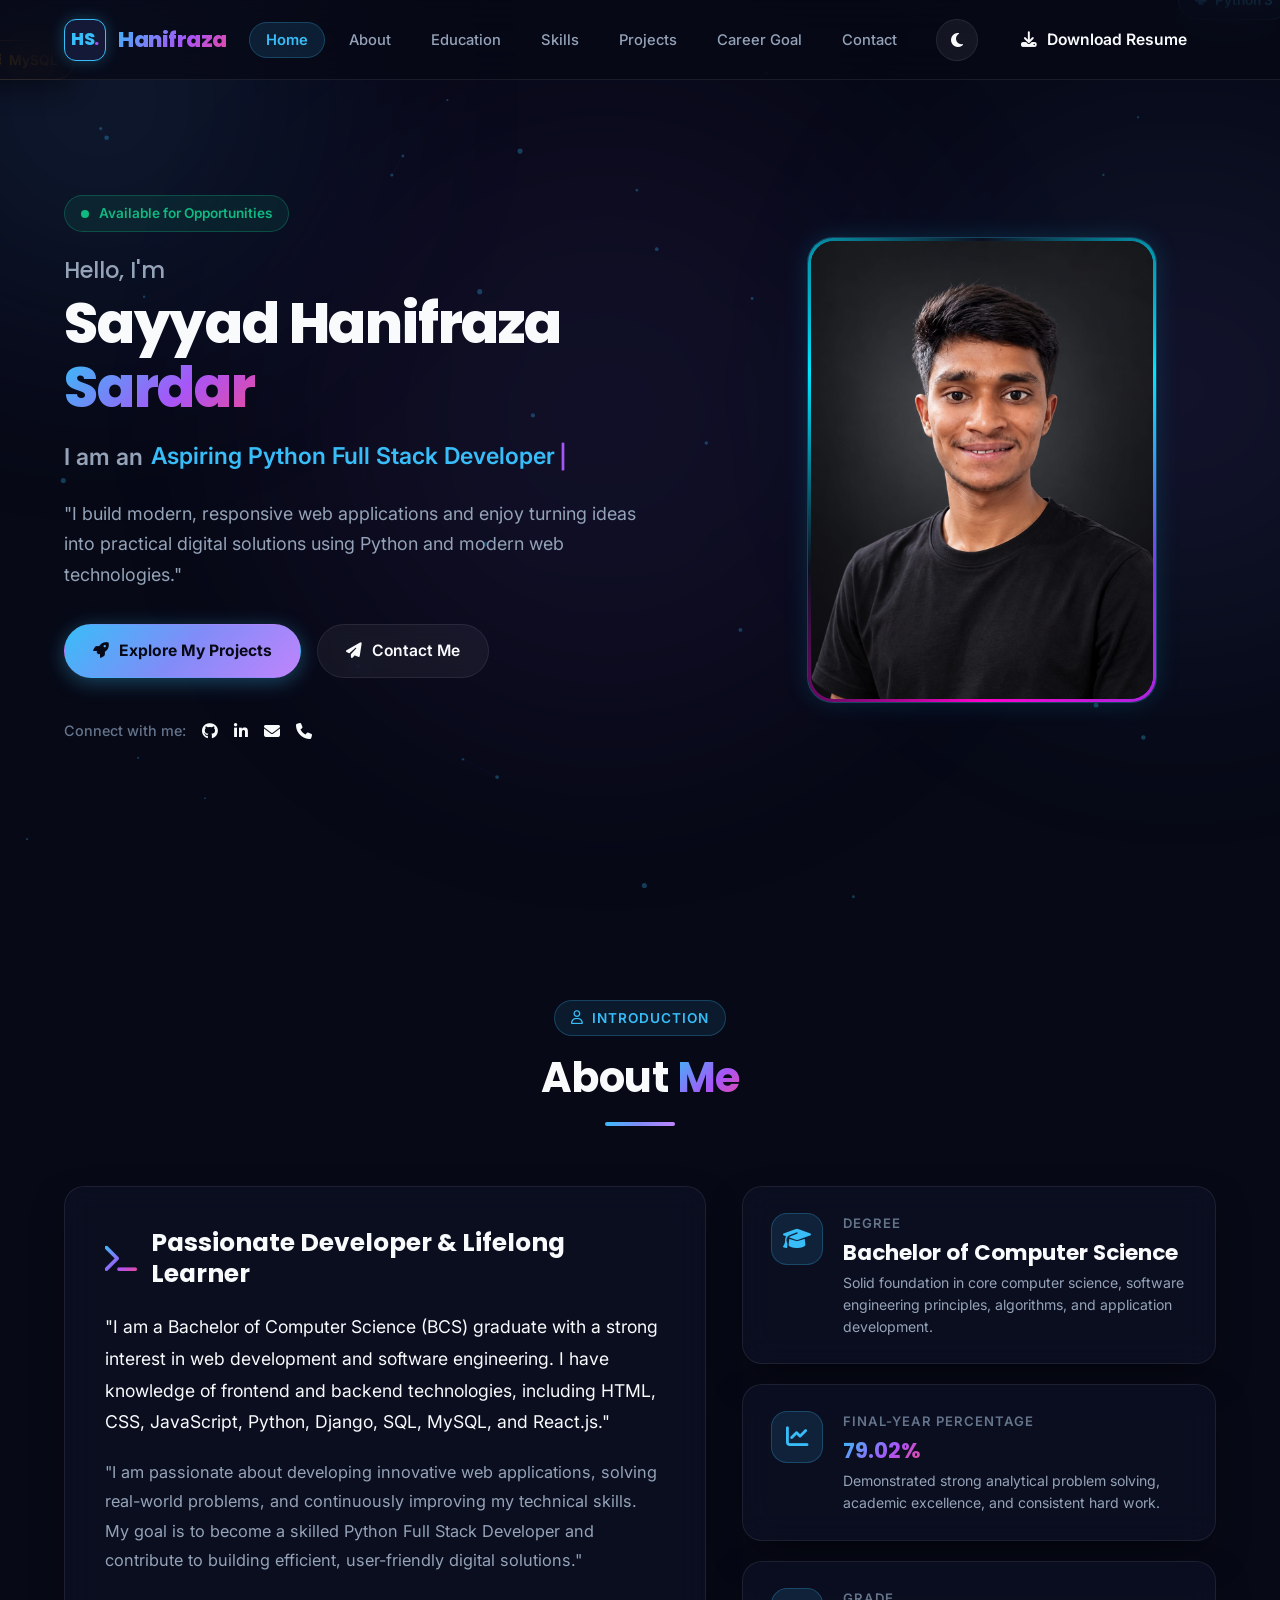
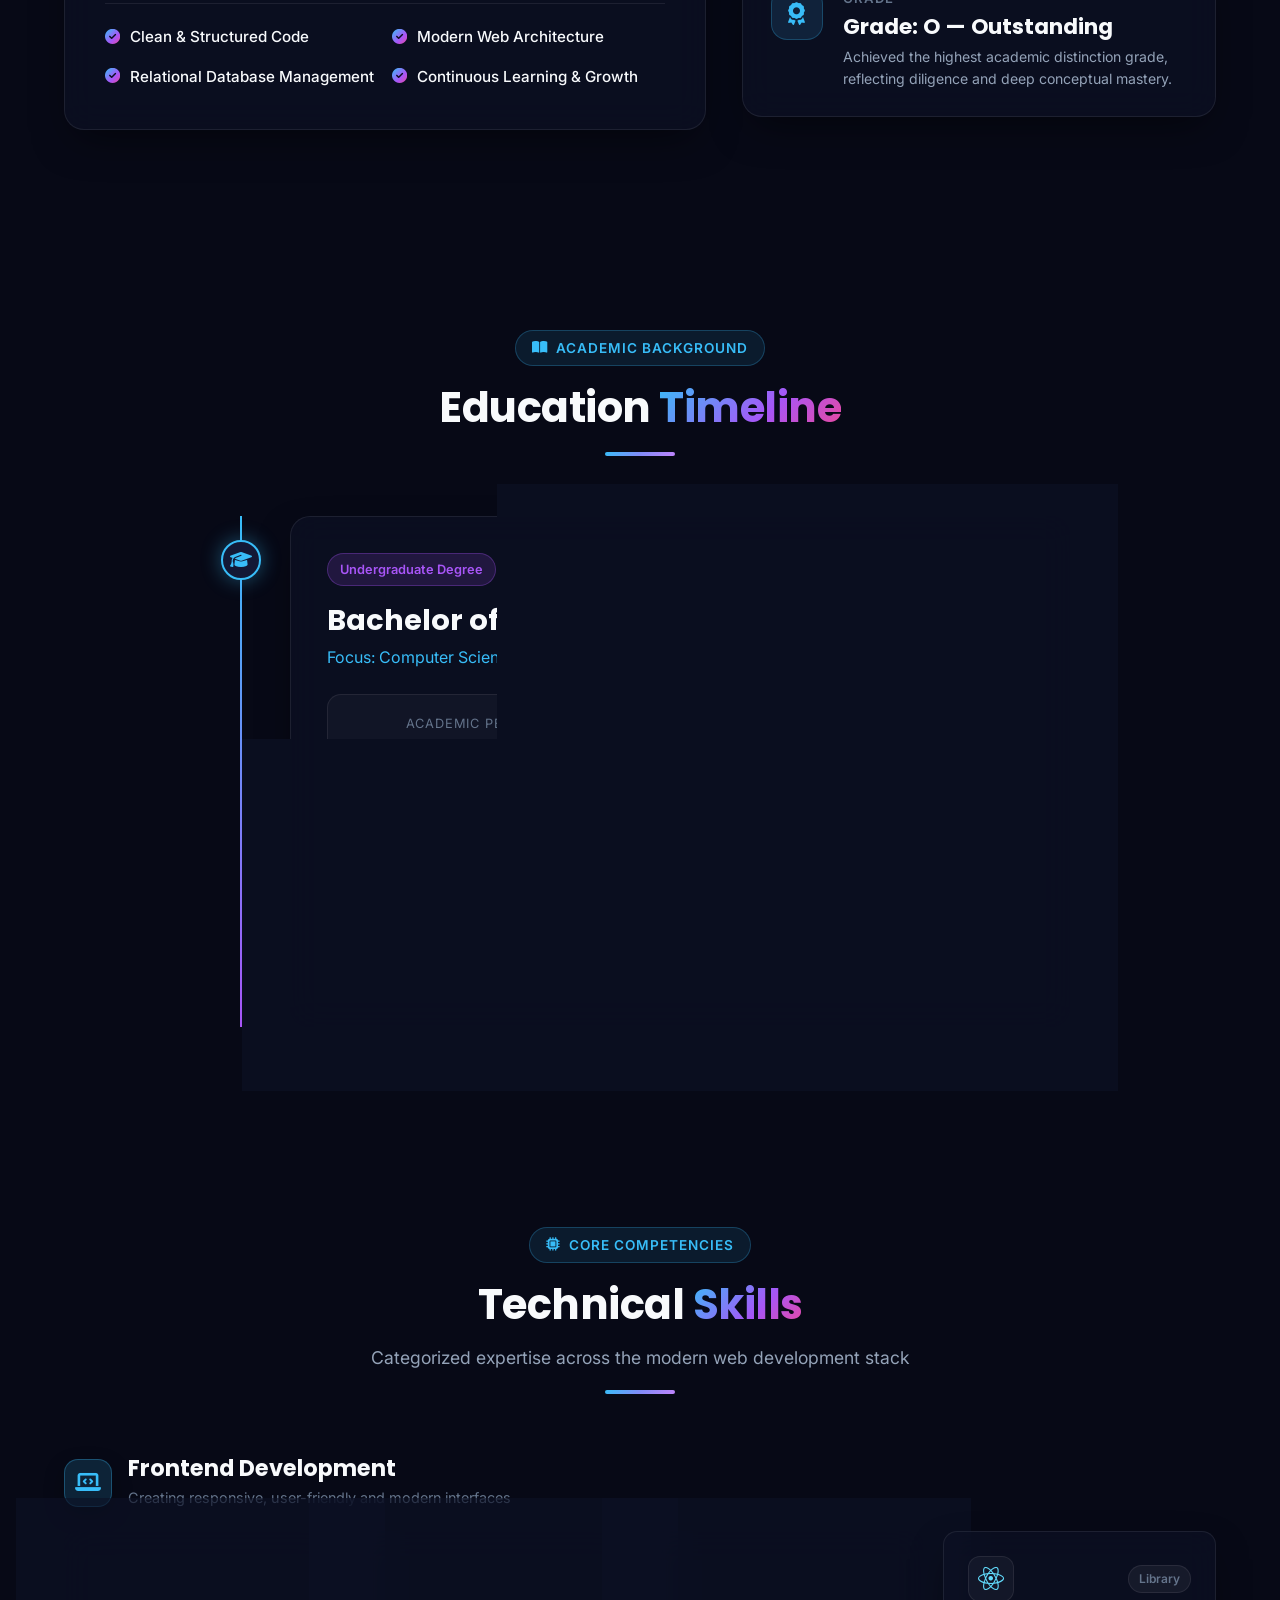
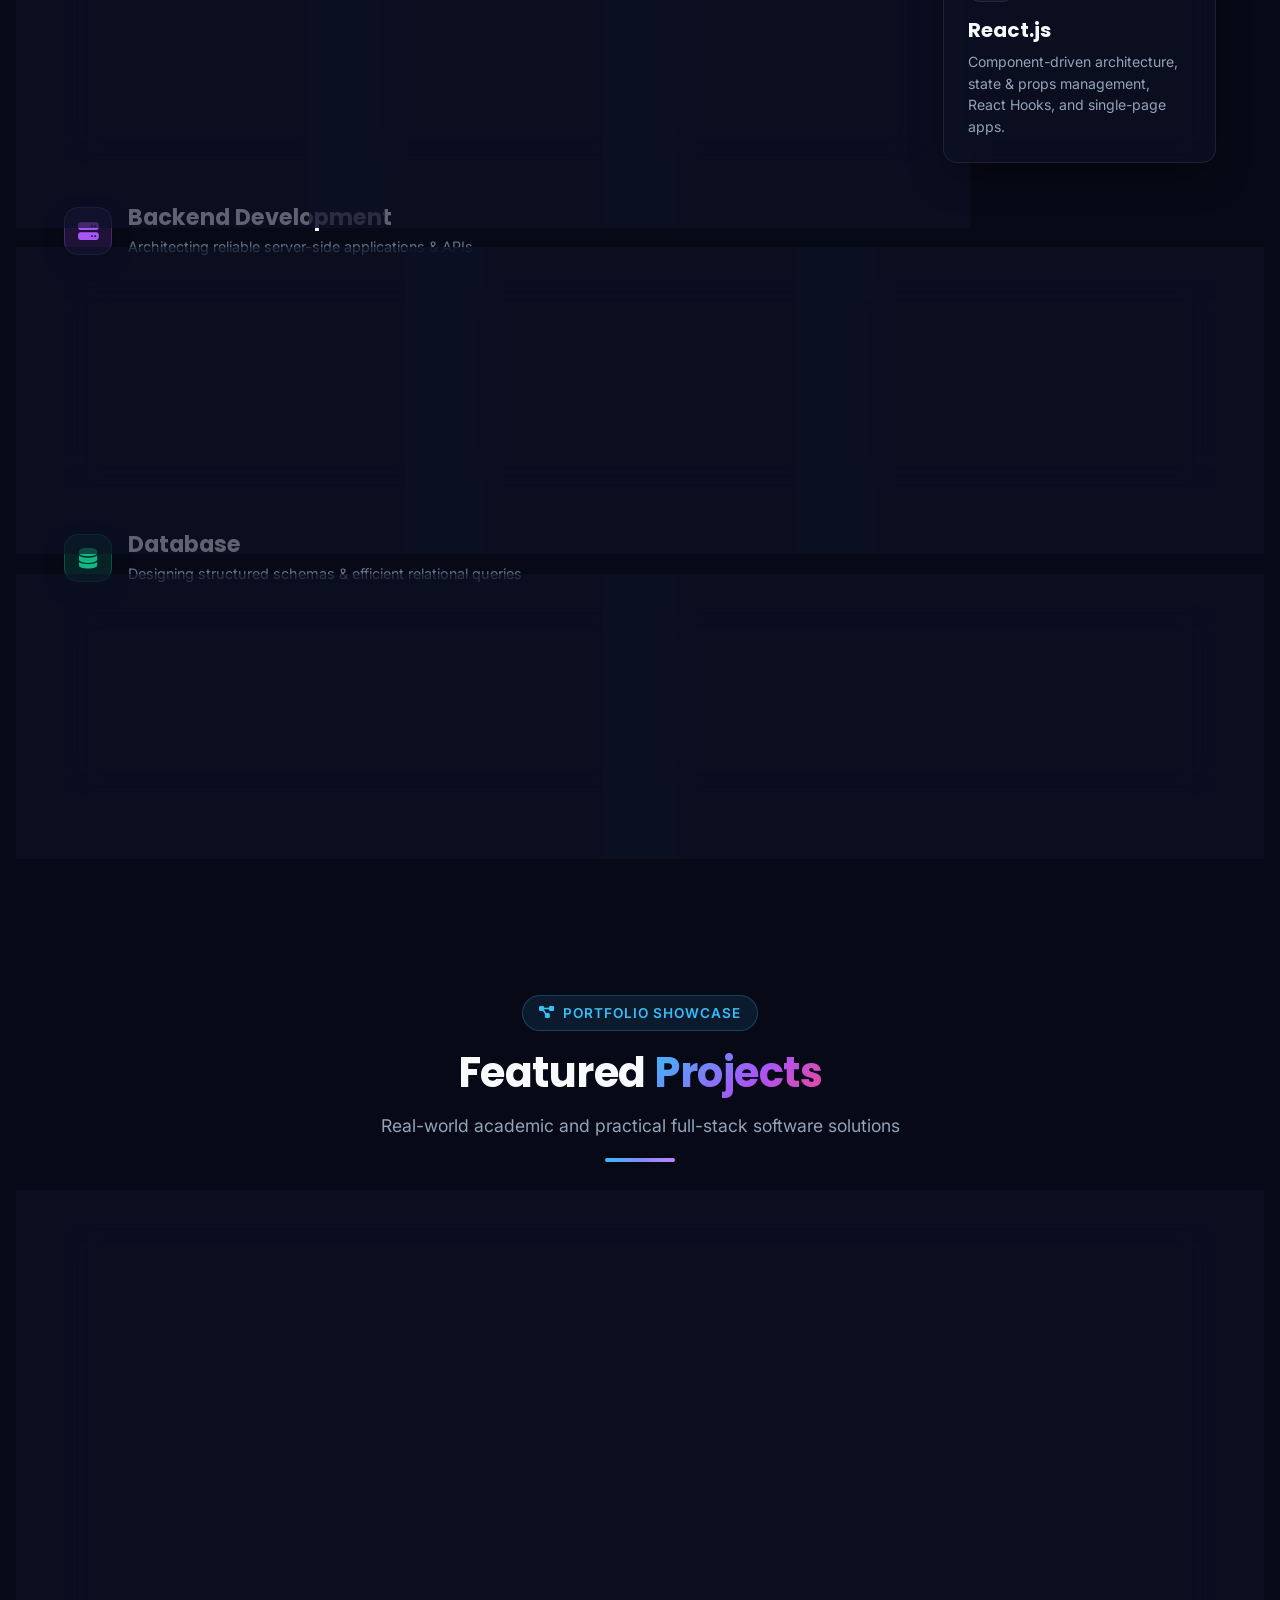
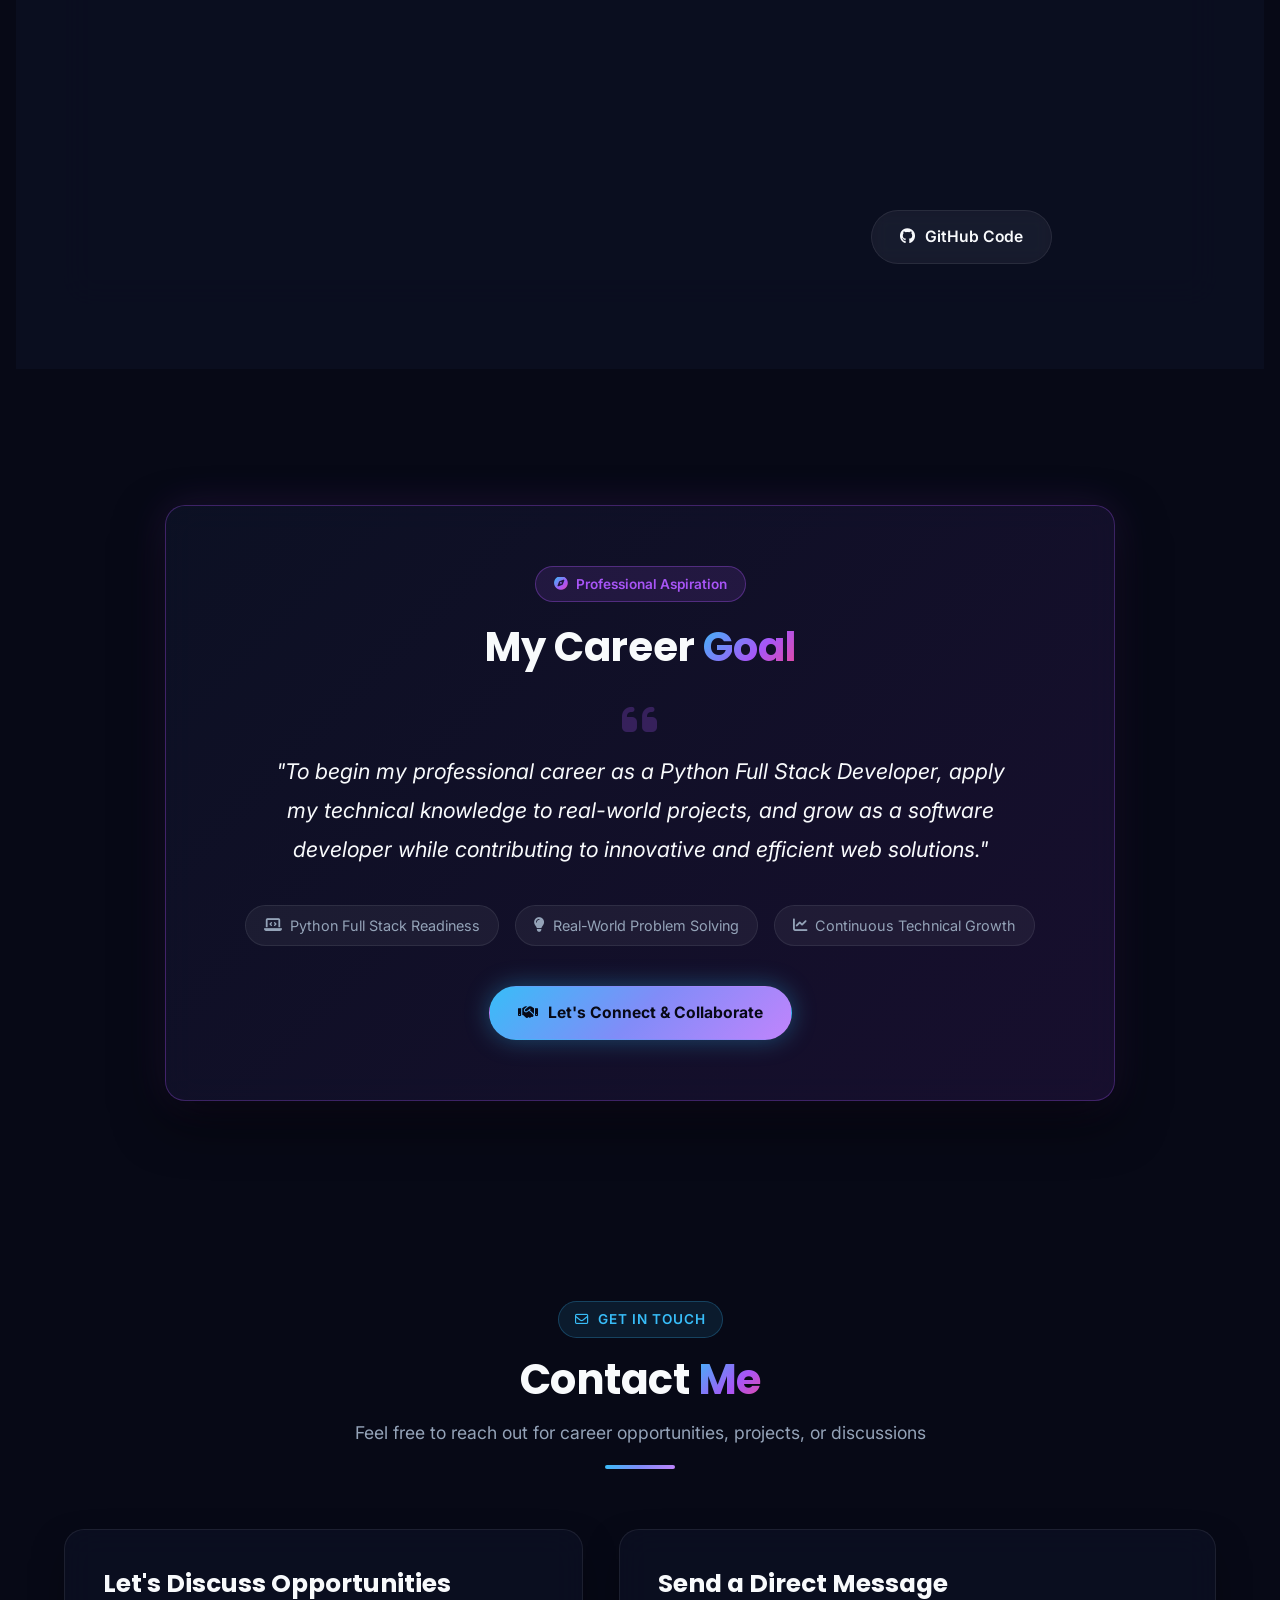
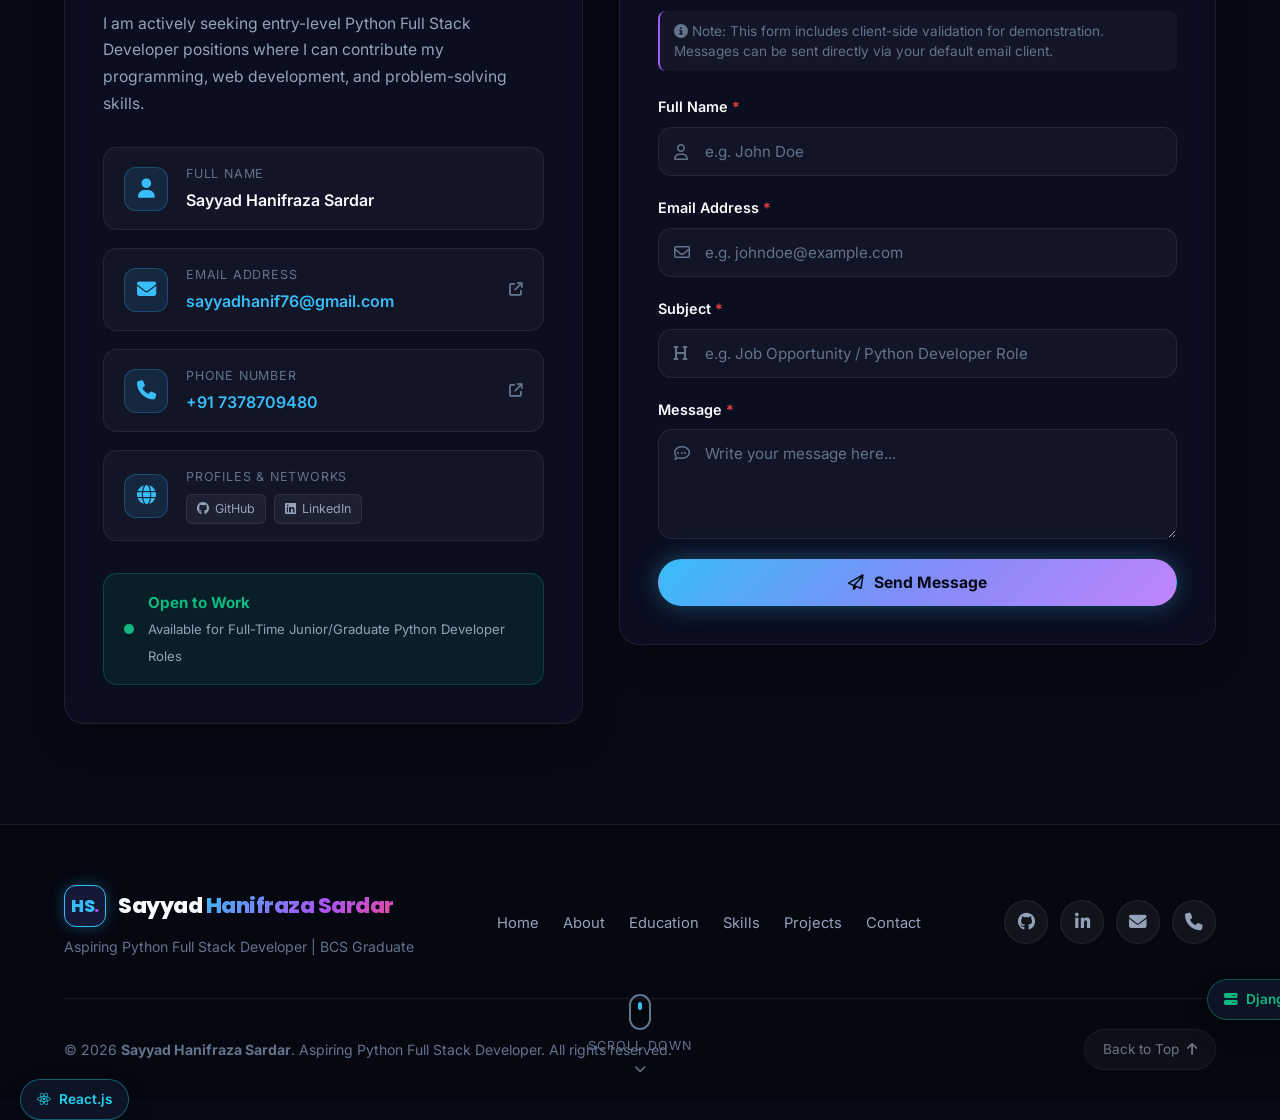
==== commit 4a06a87b: "Update portfolio index page and profile links" ====
--- a/index.html
+++ b/index.html
@@ -15,7 +15,7 @@
 
   <!-- Open Graph / Facebook -->
   <meta property="og:type" content="website" />
-  <meta property="og:url" content="https://sayyadhanif.dev" />
+  <meta property="og:url" content="https://sayyadhanifraza.netlify.app" />
   <meta property="og:title" content="Sayyad Hanifraza Sardar | Aspiring Python Full Stack Developer" />
   <meta property="og:description" content="Explore projects, skills, and academic achievements of Sayyad Hanifraza Sardar - Python Full Stack Developer." />
   <meta property="og:image" content="assets/images/og-preview.svg" />
@@ -51,7 +51,7 @@
     <nav class="navbar container" aria-label="Primary Navigation">
       <a href="#home" class="nav-brand" aria-label="Sayyad Hanifraza Sardar Home">
         <span class="brand-badge">HS<span class="brand-dot">.</span></span>
-        <span class="text-gradient">Hanifraza</span></span>
+        <span class="text-gradient">Hanifraza</span>
       </a>
 
       <!-- Desktop Navigation Menu -->
@@ -574,7 +574,7 @@
                     <div class="mockup-address">
                       <i class="fa-solid fa-lock"></i> https://localhost:5000/attendance-portal
                     </div>
-                    <span class="live-pill"><i class="fa-solid fa-circle"></i> System Live</span>
+                    <span class="live-pill"><i class="fa-solid fa-circle"></i> Project Preview</span>
                   </div>
 
                   <!-- Mockup UI Inner Preview -->
@@ -619,12 +619,12 @@
                       <!-- Stats & Live Records -->
                       <div class="screen-stats-box">
                         <div class="mini-stat">
-                          <span class="stat-num text-gradient">98.4%</span>
-                          <span class="stat-text">Verification Accuracy</span>
+                          <span class="stat-num text-gradient">50</span>
+                          <span class="stat-text">Students Supported / Tested</span>
                         </div>
                         <div class="mini-stat">
-                          <span class="stat-num text-gradient">&lt; 1s</span>
-                          <span class="stat-text">Instant Logging</span>
+                          <span class="stat-num text-gradient">5</span>
+                          <span class="stat-text">Attendance Modules</span>
                         </div>
                         <div class="attendance-log-preview">
                           <div class="log-row">
@@ -684,7 +684,7 @@
                     <i class="fa-solid fa-eye"></i>
                     <span>View Project</span>
                   </button>
-                  <a href="https://github.com" target="_blank" rel="noopener noreferrer" class="btn btn-secondary" title="GitHub Repository Placeholder">
+                  <a href="https://github.com/Hsraza07" target="_blank" rel="noopener noreferrer" class="btn btn-secondary" title="GitHub Profile">
                     <i class="fa-brands fa-github"></i>
                     <span>GitHub Code</span>
                   </a>
@@ -799,11 +799,11 @@
                 <div class="contact-text">
                   <span class="contact-label">Profiles & Networks</span>
                   <div class="social-tags-wrap">
-                    <a href="https://github.com" target="_blank" rel="noopener noreferrer" class="social-tag">
-                      <i class="fa-brands fa-github"></i> GitHub (Placeholder)
+                    <a href="https://github.com/Hsraza07" target="_blank" rel="noopener noreferrer" class="social-tag">
+                      <i class="fa-brands fa-github"></i> GitHub
                     </a>
-                    <a href="https://linkedin.com" target="_blank" rel="noopener noreferrer" class="social-tag">
-                      <i class="fa-brands fa-linkedin"></i> LinkedIn (Placeholder)
+                    <a href="https://www.linkedin.com/in/sayyad-hanifraza/" target="_blank" rel="noopener noreferrer" class="social-tag">
+                      <i class="fa-brands fa-linkedin"></i> LinkedIn
                     </a>
                   </div>
                 </div>
@@ -907,10 +907,10 @@
         </div>
 
         <div class="footer-socials">
-          <a href="https://github.com" target="_blank" rel="noopener noreferrer" class="social-link" aria-label="GitHub Profile">
+          <a href="https://github.com/Hsraza07" target="_blank" rel="noopener noreferrer" class="social-link" aria-label="GitHub Profile">
             <i class="fa-brands fa-github"></i>
           </a>
-          <a href="https://linkedin.com" target="_blank" rel="noopener noreferrer" class="social-link" aria-label="LinkedIn Profile">
+          <a href="https://www.linkedin.com/in/sayyad-hanifraza/" target="_blank" rel="noopener noreferrer" class="social-link" aria-label="LinkedIn Profile">
             <i class="fa-brands fa-linkedin-in"></i>
           </a>
           <a href="mailto:sayyadhanif76@gmail.com" class="social-link" aria-label="Email Me">
@@ -988,8 +988,8 @@
       </div>
 
       <div class="modal-footer">
-        <a href="https://github.com" target="_blank" rel="noopener noreferrer" class="btn btn-secondary">
-          <i class="fa-brands fa-github"></i> Repository (Placeholder)
+        <a href="https://github.com/Hsraza07" target="_blank" rel="noopener noreferrer" class="btn btn-secondary">
+          <i class="fa-brands fa-github"></i> GitHub Profile
         </a>
         <button type="button" class="btn btn-primary" id="modal-dismiss-btn">
           Close Preview
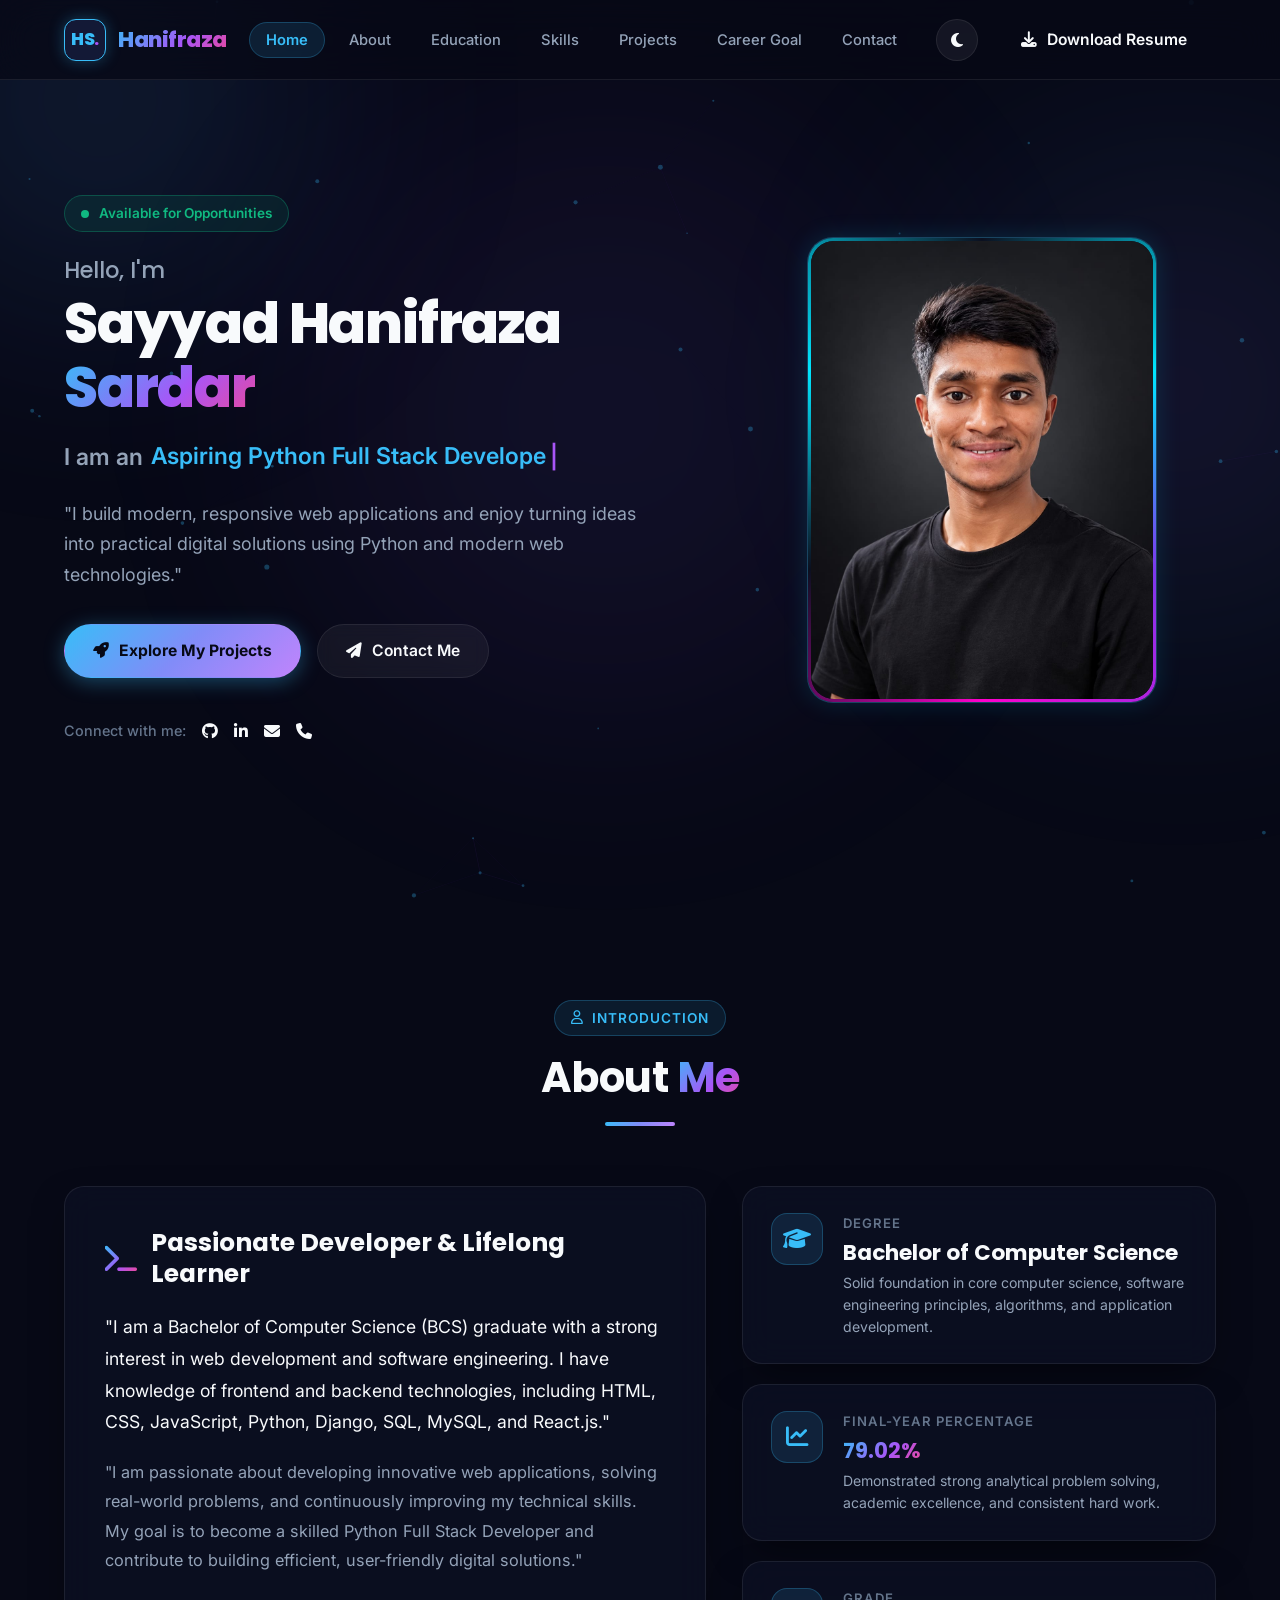
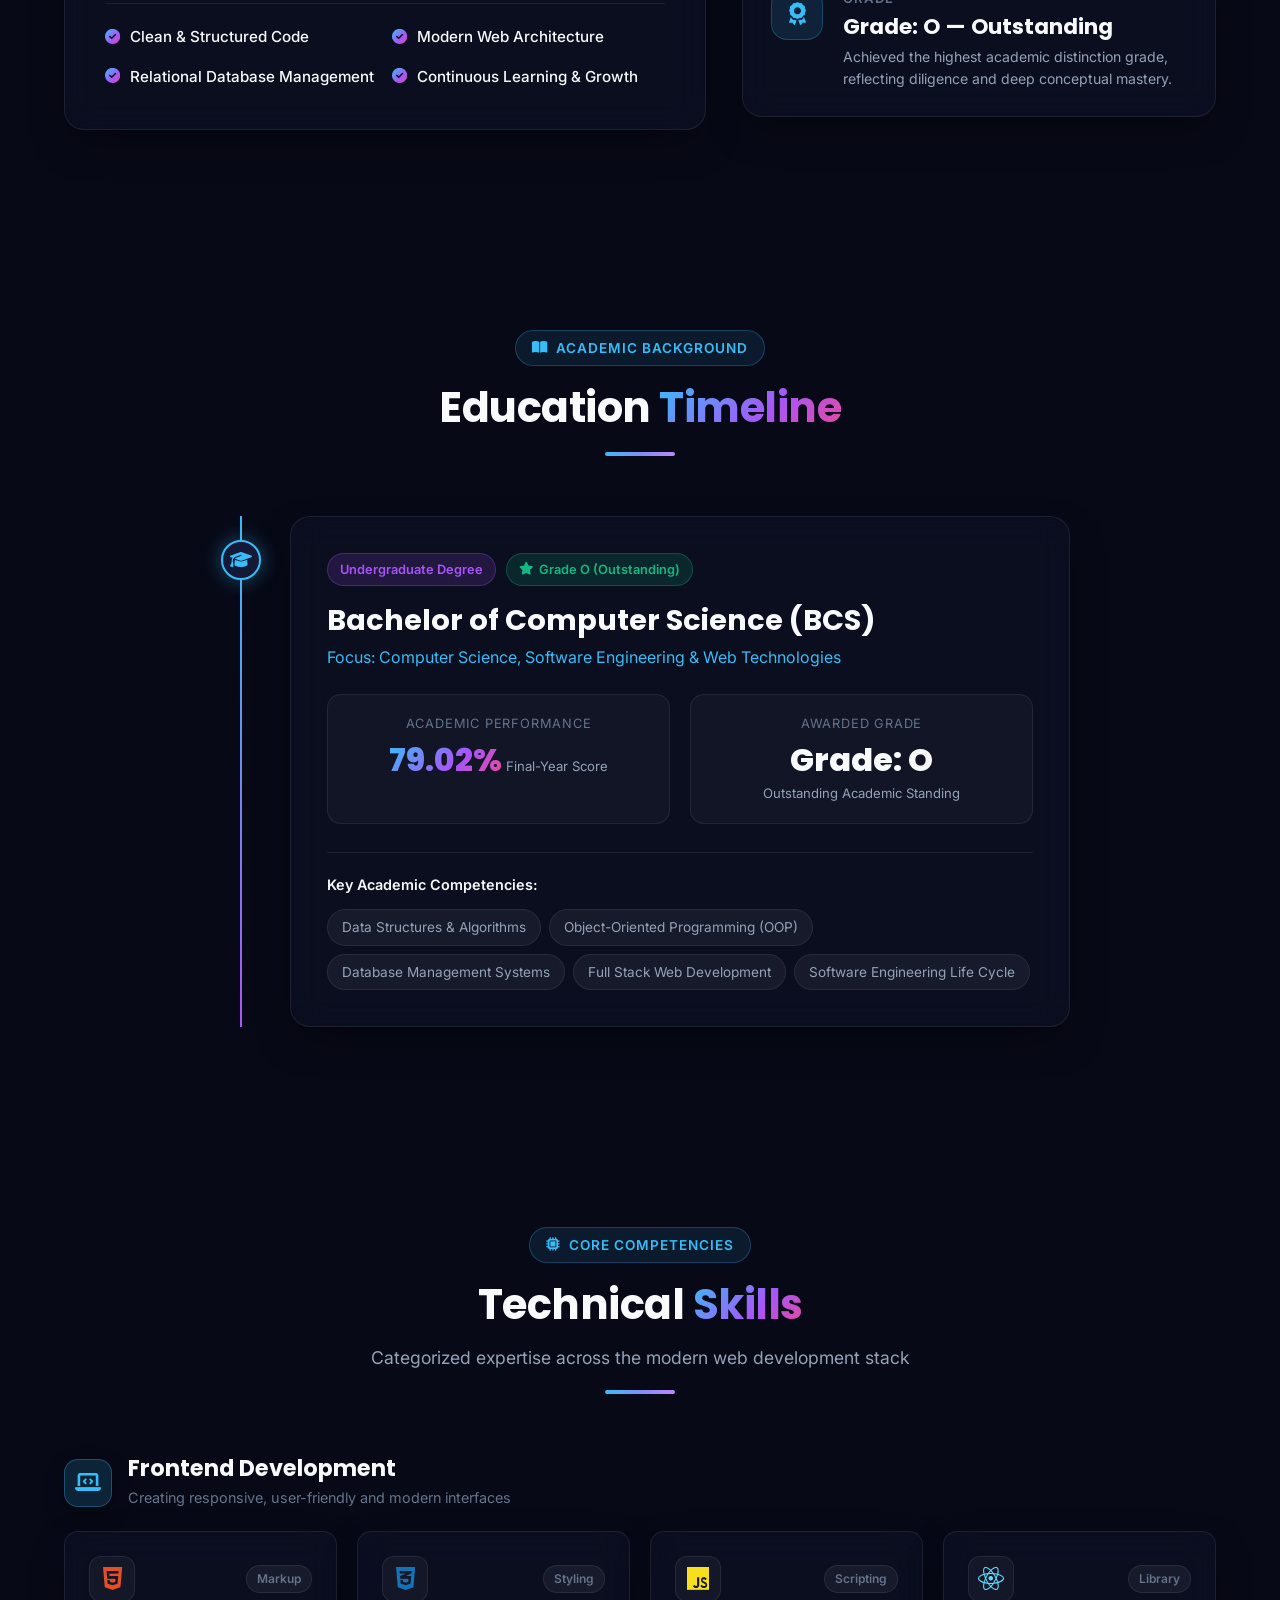
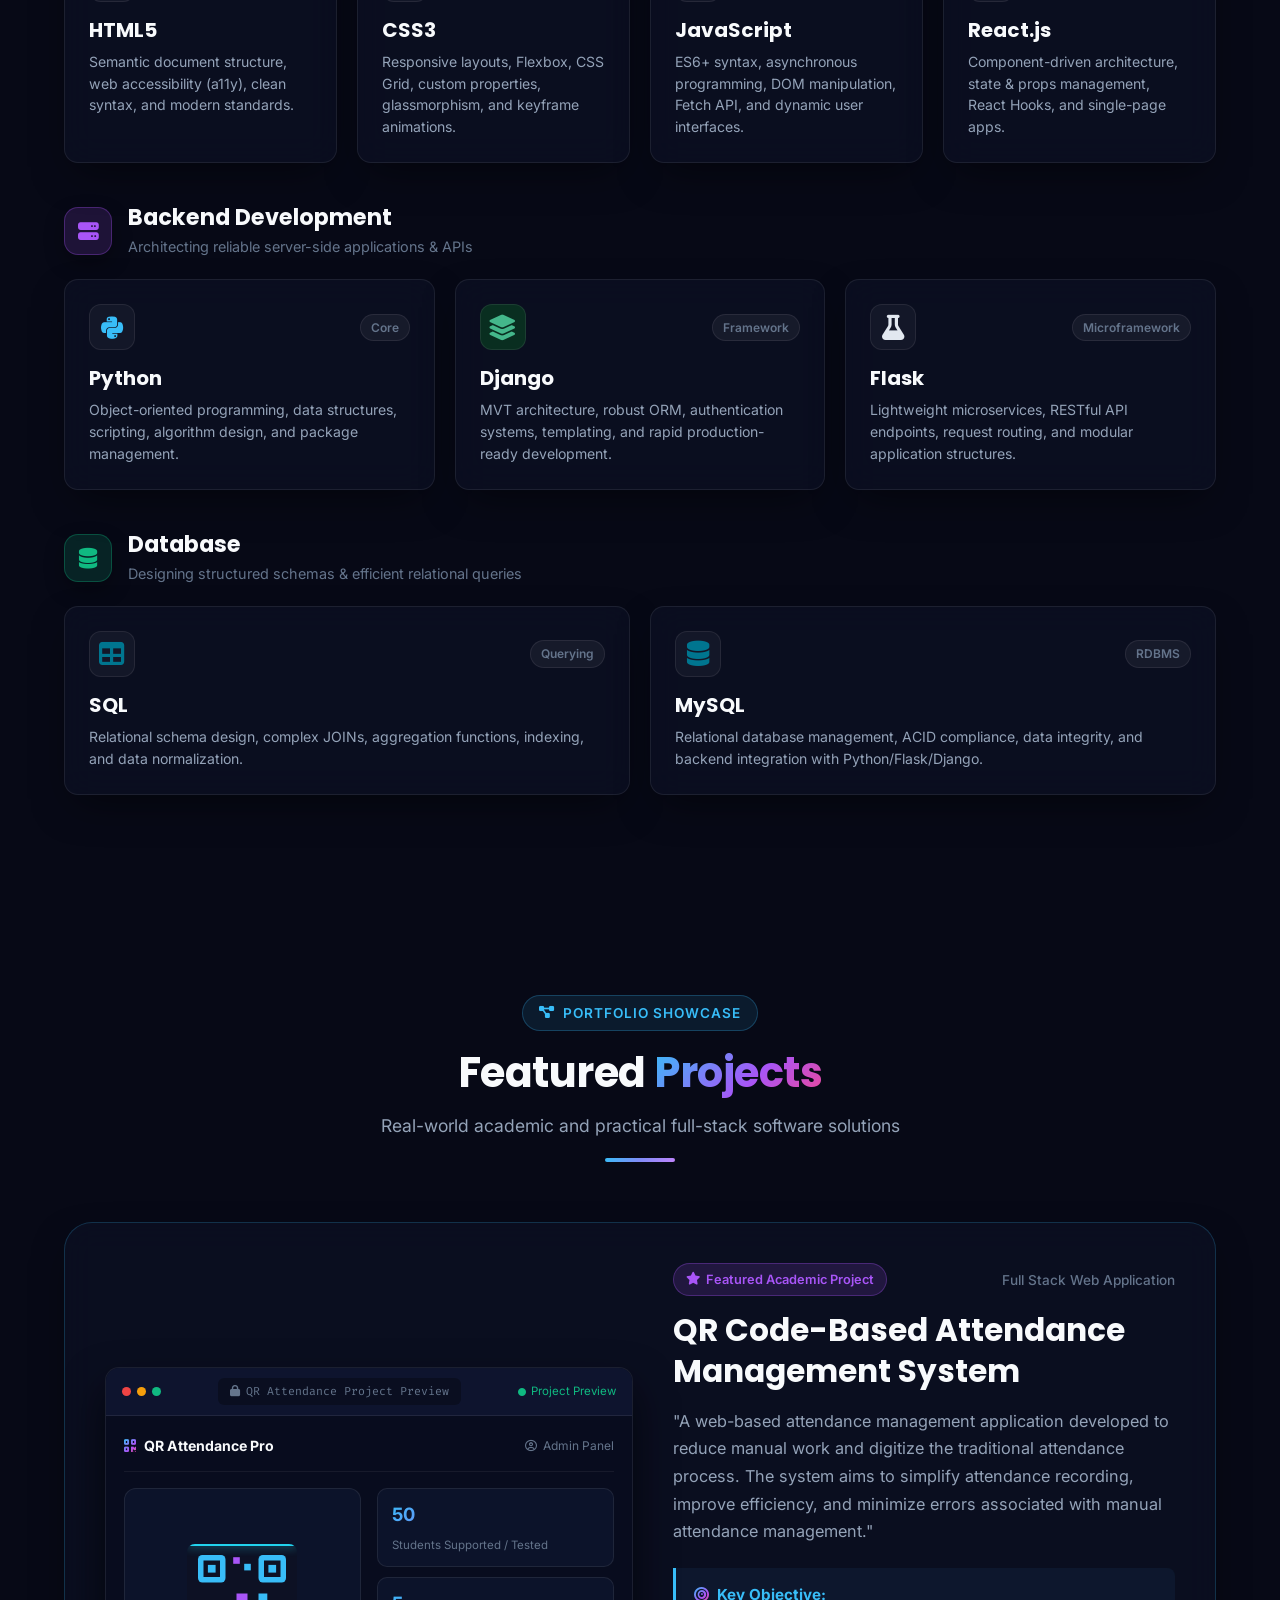
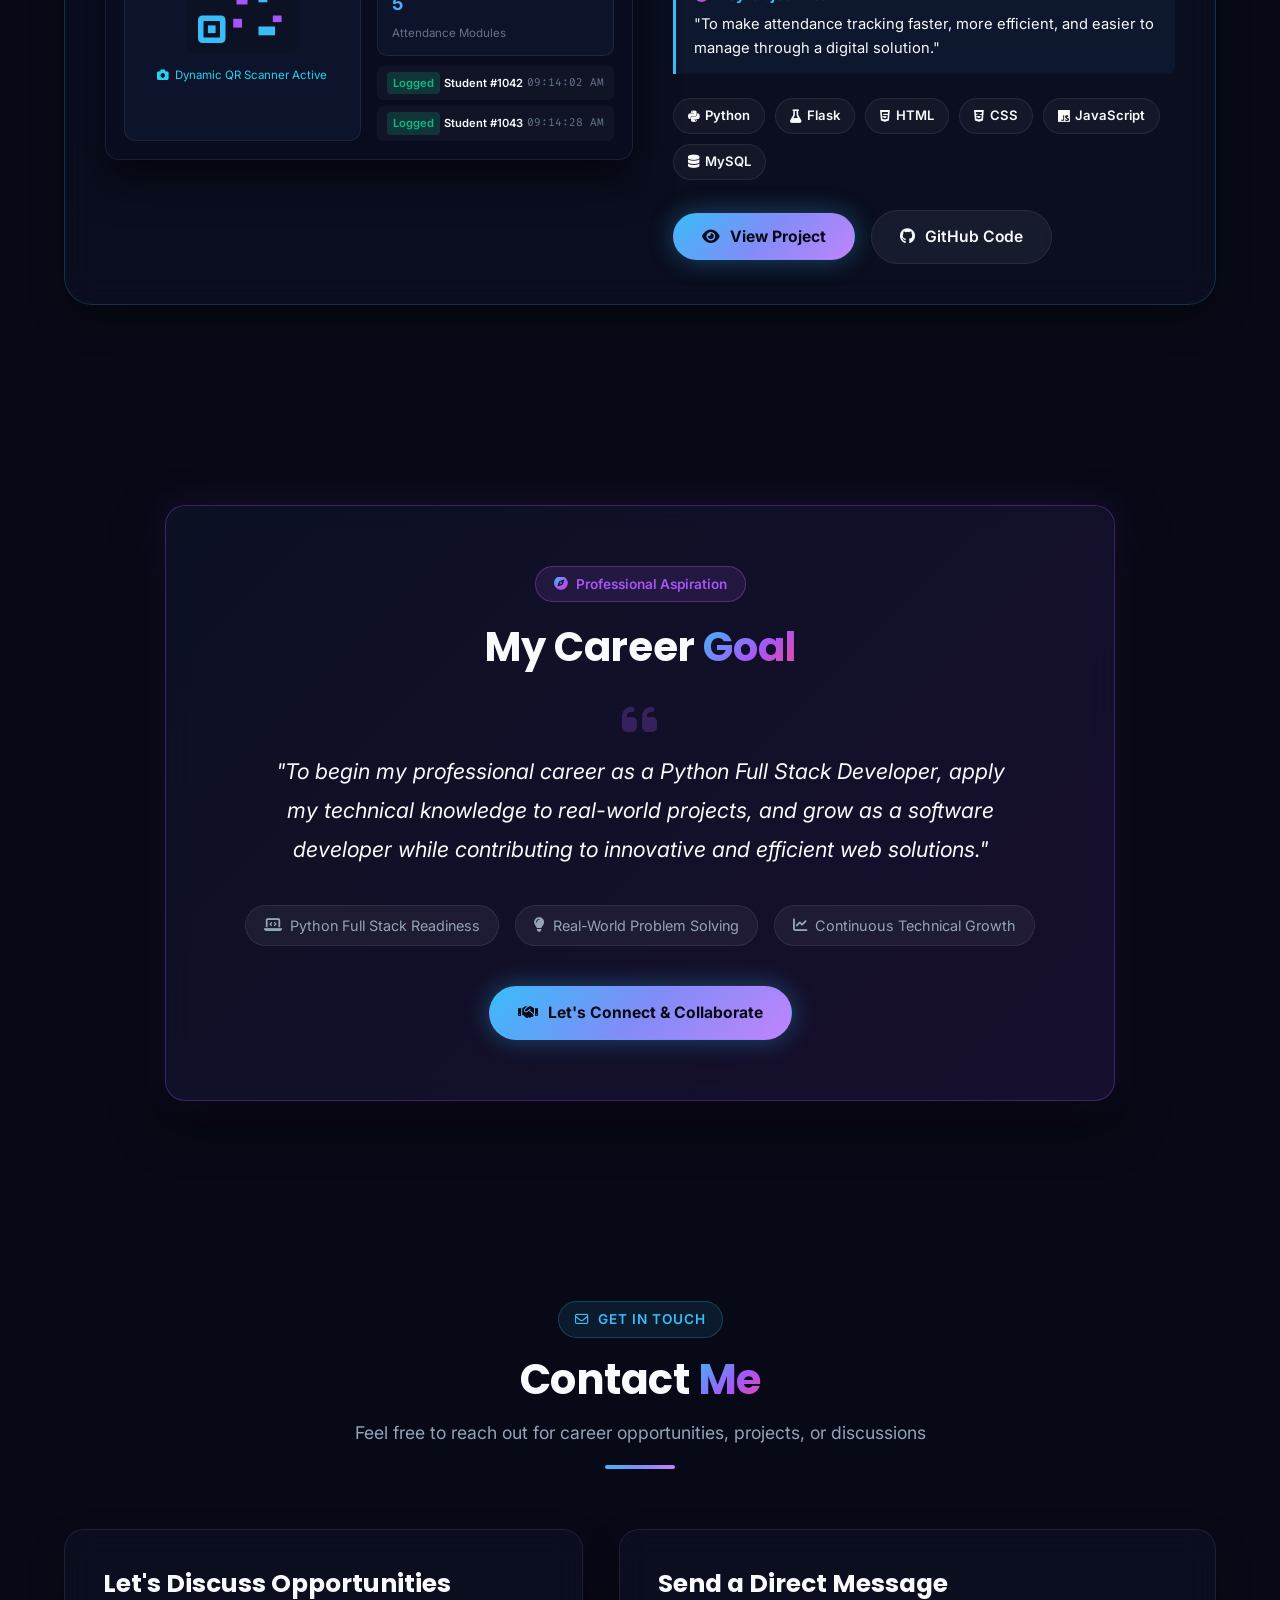
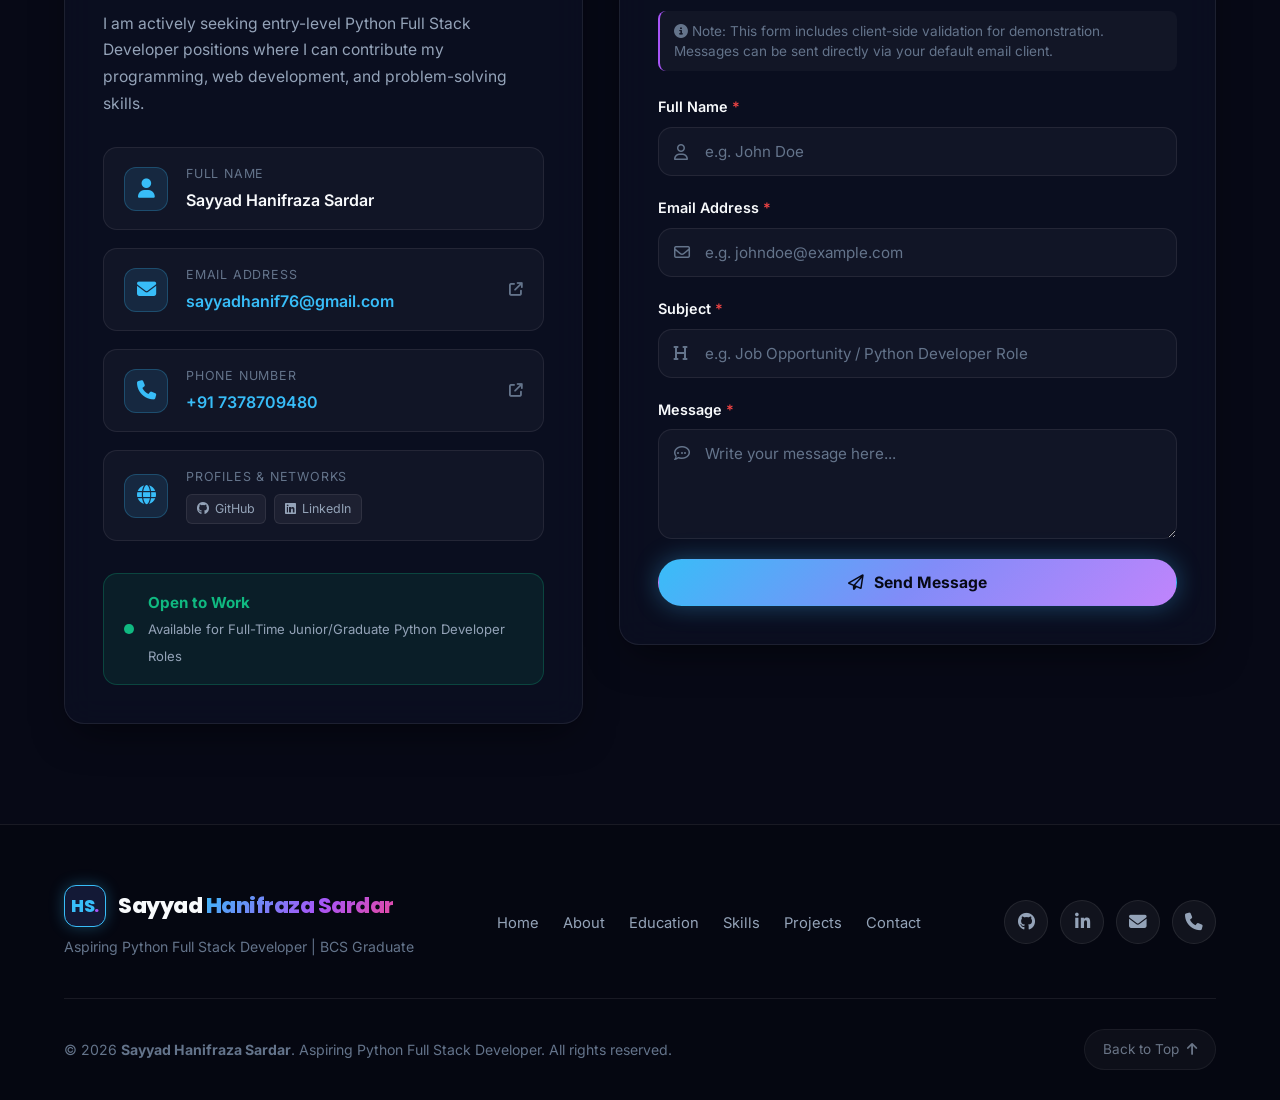
==== commit b159bbba: "Fix hero section markup and remove localhost preview URL" ====
--- a/index.html
+++ b/index.html
@@ -200,39 +200,6 @@
   </div>
 </section>
 
-            <!-- Floating Tech Badges around the Card -->
-            <div class="floating-badge badge-python" style="--delay: 0s;">
-              <i class="fa-brands fa-python"></i>
-              <span>Python 3</span>
-            </div>
-            <div class="floating-badge badge-django" style="--delay: 1.5s;">
-              <i class="fa-solid fa-server"></i>
-              <span>Django</span>
-            </div>
-            <div class="floating-badge badge-react" style="--delay: 3s;">
-              <i class="fa-brands fa-react"></i>
-              <span>React.js</span>
-            </div>
-            <div class="floating-badge badge-mysql" style="--delay: 4.5s;">
-              <i class="fa-solid fa-database"></i>
-              <span>MySQL</span>
-            </div>
-          </div>
-        </div>
-      </div>
-
-      <!-- Scroll Down Indicator -->
-      <div class="scroll-indicator">
-        <a href="#about" aria-label="Scroll down to About section">
-          <div class="mouse-icon">
-            <span class="wheel"></span>
-          </div>
-          <span class="scroll-text">Scroll Down</span>
-          <i class="fa-solid fa-chevron-down arrow-down"></i>
-        </a>
-      </div>
-    </section>
-
     <!-- ==================== ABOUT ME SECTION ==================== -->
     <section id="about" class="section about-section">
       <div class="container">
@@ -572,7 +539,7 @@
                       <span></span><span></span><span></span>
                     </div>
                     <div class="mockup-address">
-                      <i class="fa-solid fa-lock"></i> https://localhost:5000/attendance-portal
+                      <i class="fa-solid fa-lock"></i> QR Attendance Project Preview
                     </div>
                     <span class="live-pill"><i class="fa-solid fa-circle"></i> Project Preview</span>
                   </div>
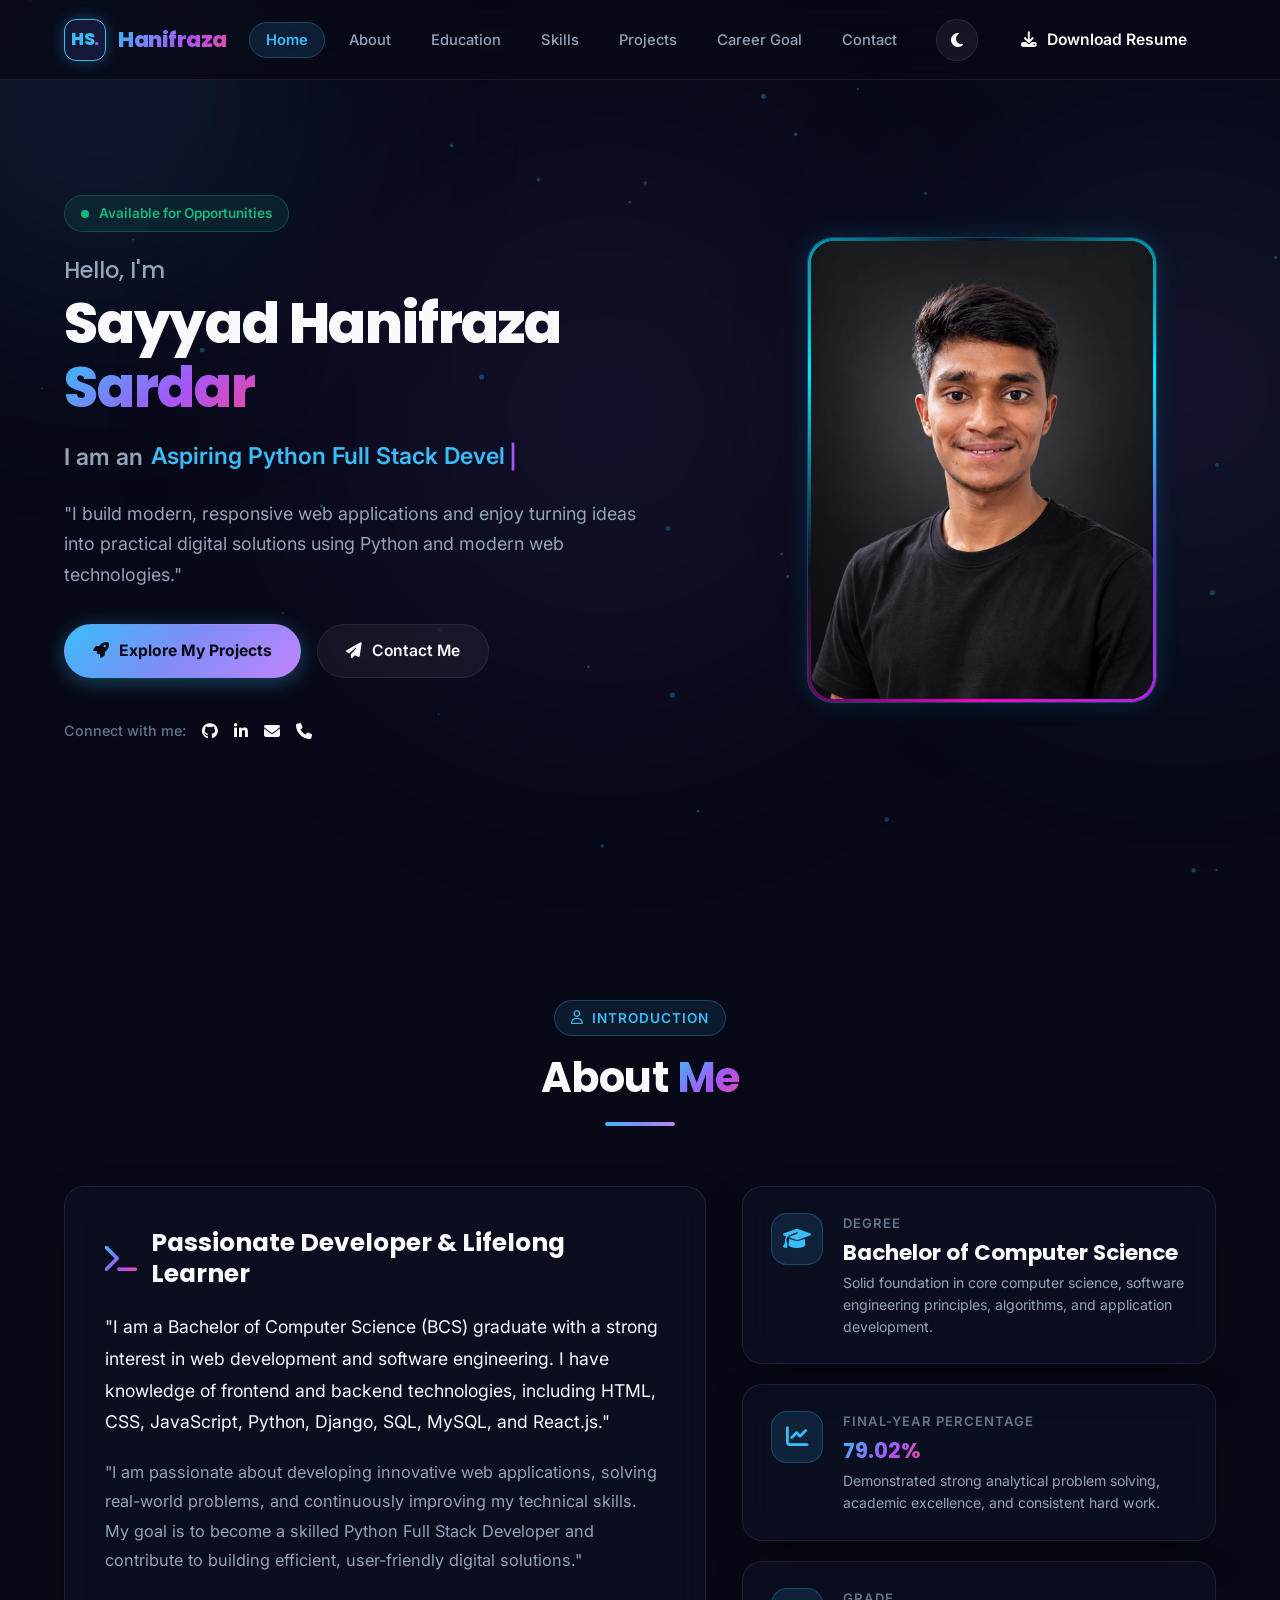
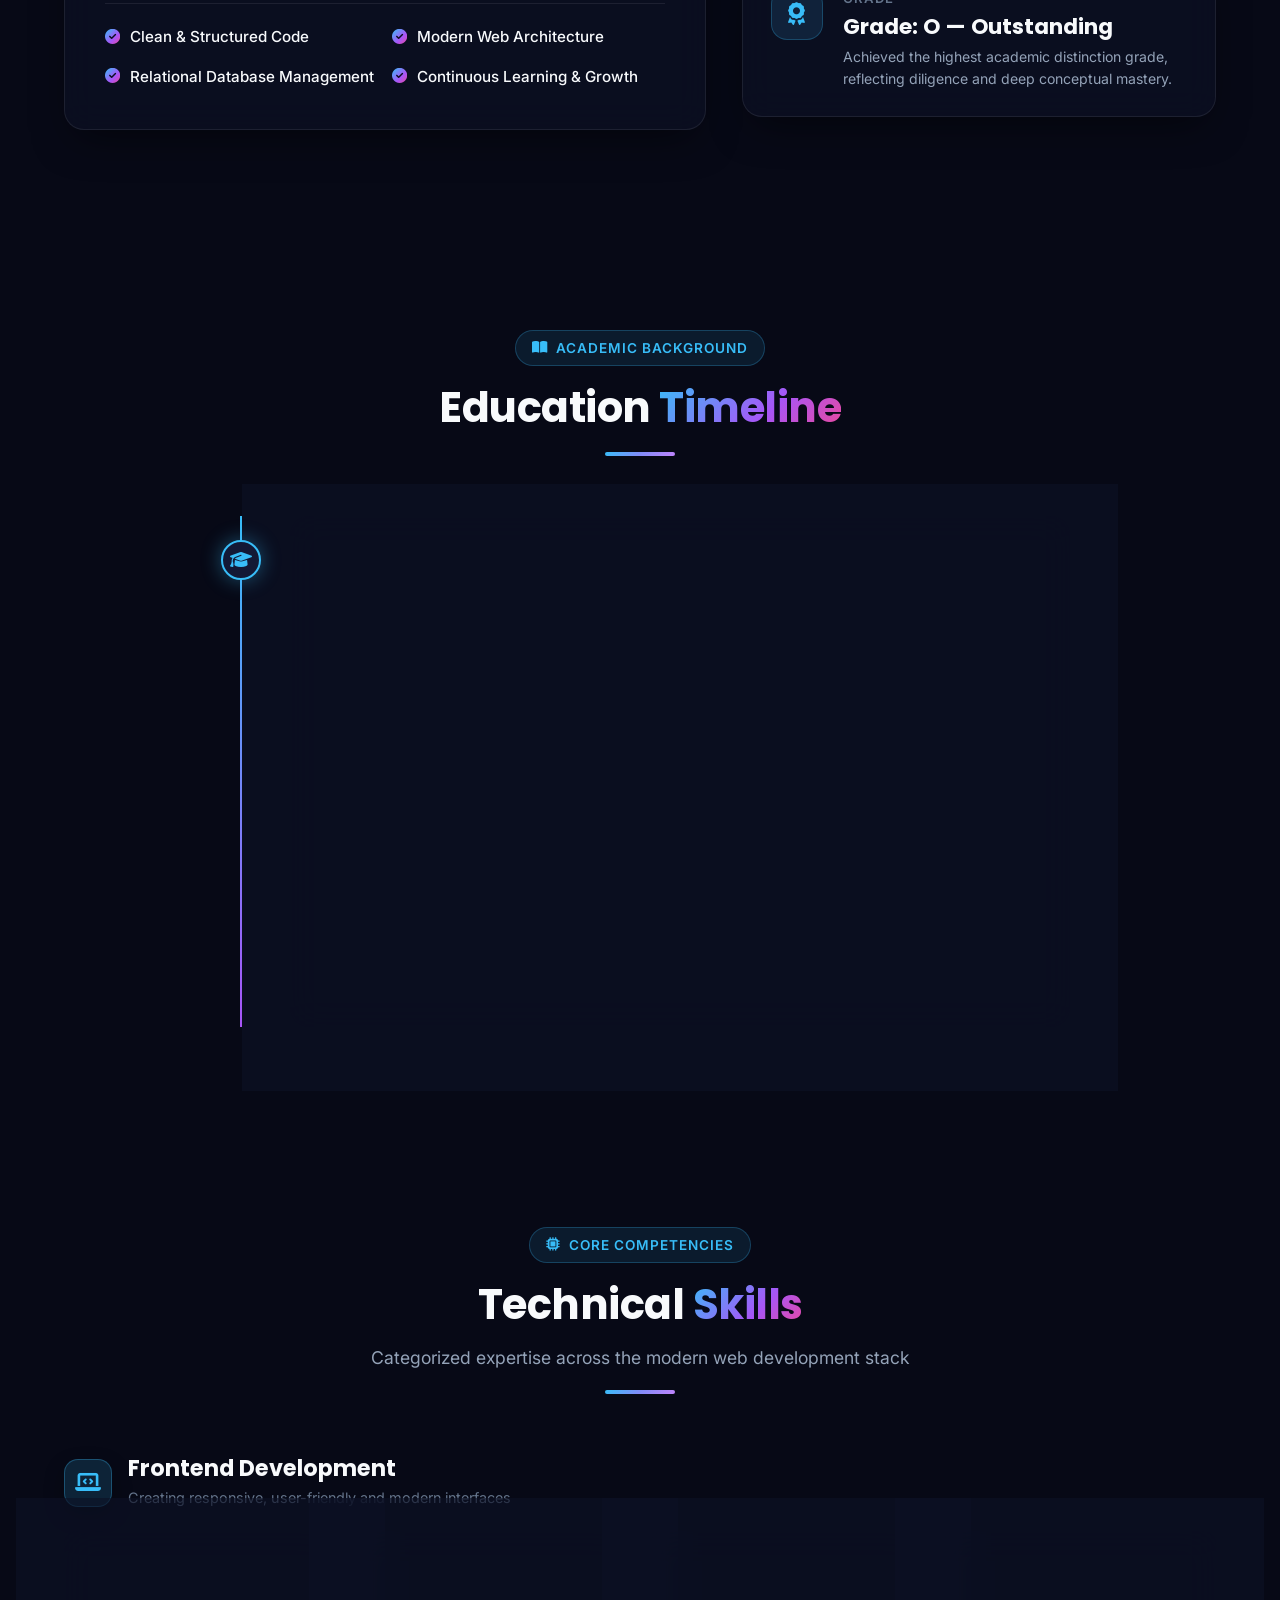
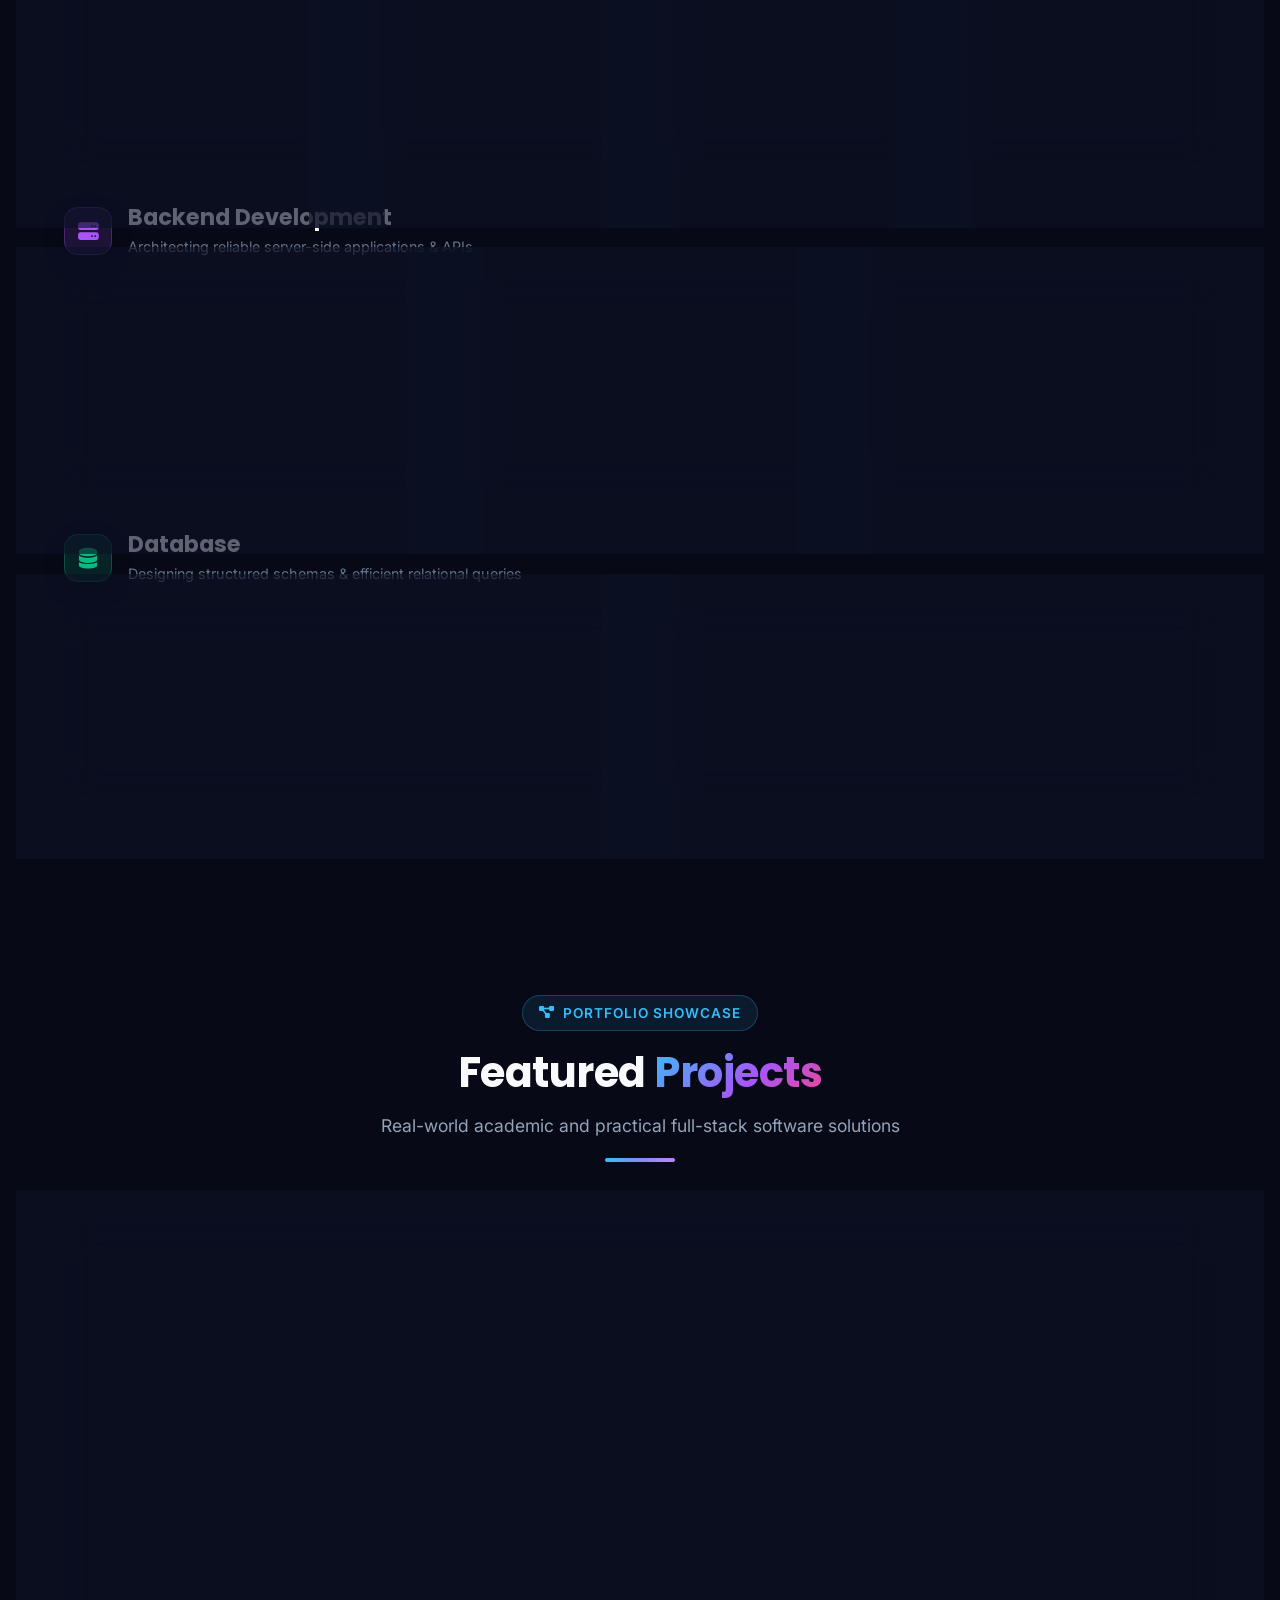
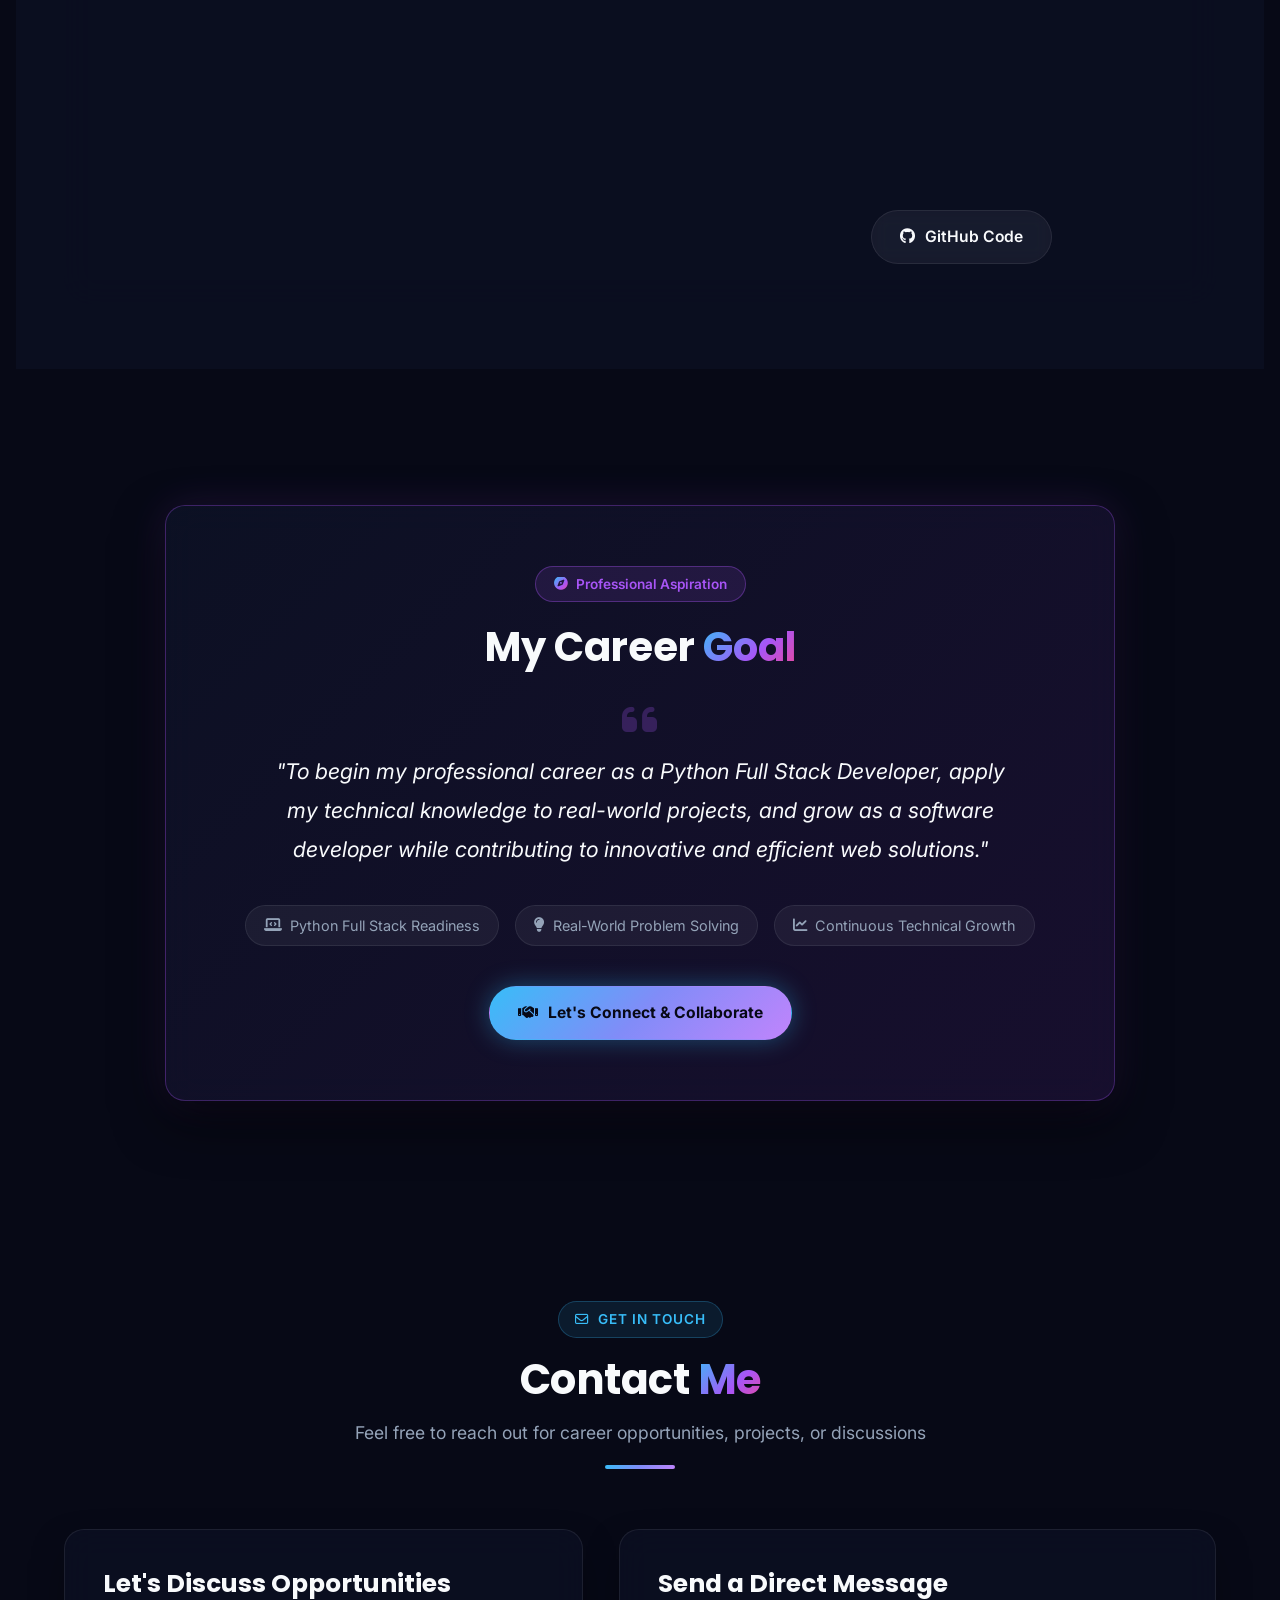
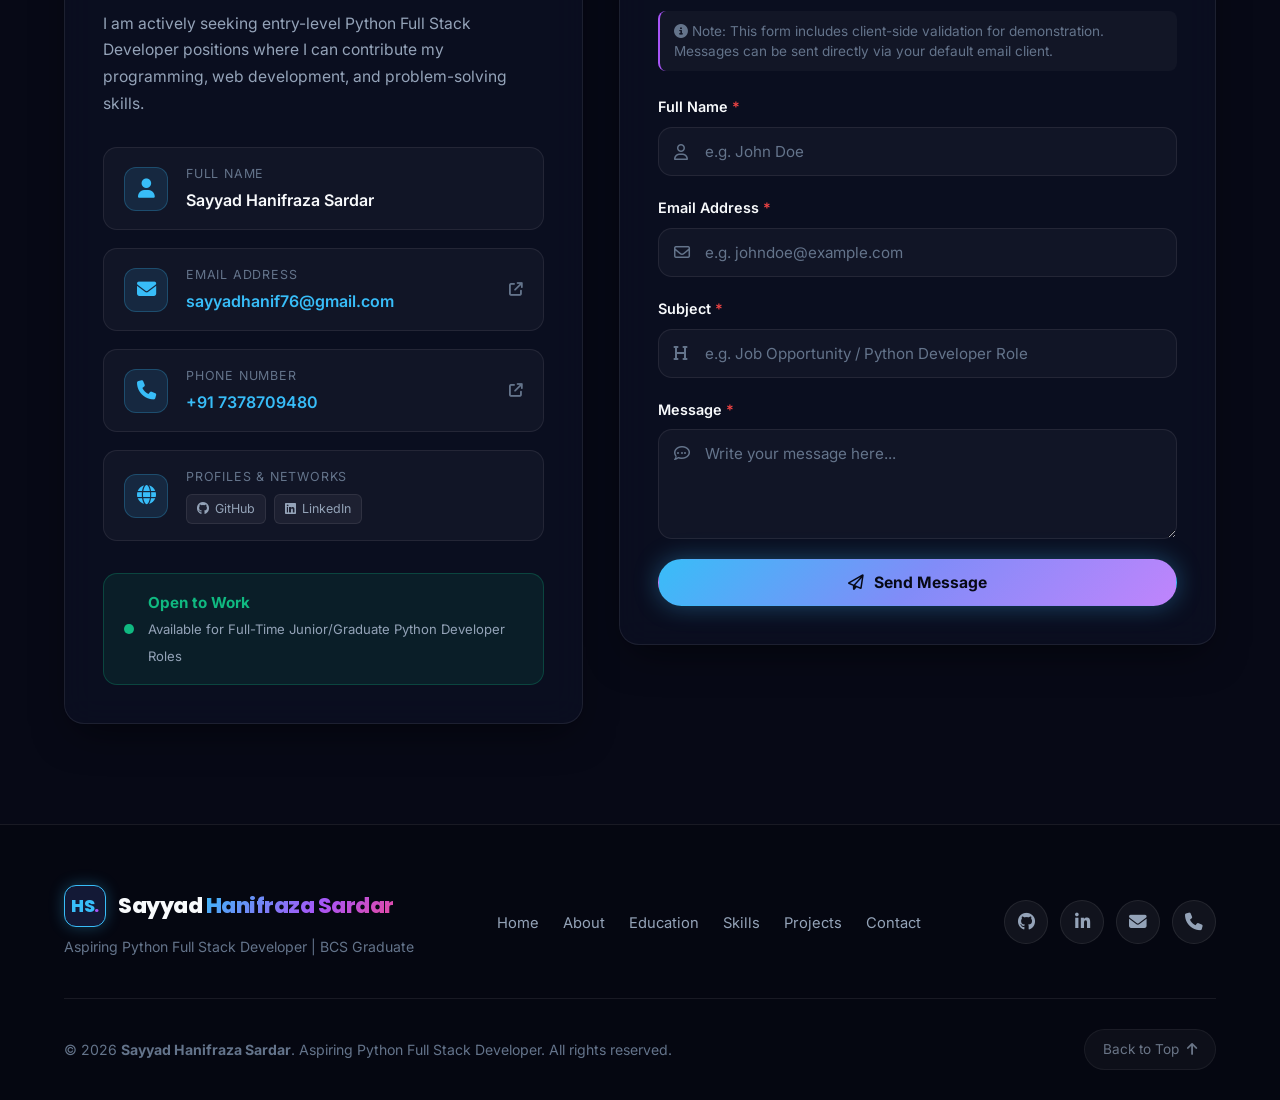
==== commit e1d4c6c1: "Fix portfolio resume download link to uploaded PDF" ====
--- a/index.html
+++ b/index.html
@@ -74,7 +74,7 @@
 
         <!-- Resume Download Button -->
       
-          <a href="assets/resume/Sayyad_Hanifraza_Resume.pdf"
+          <a href="assets/resume/Hanifraza%20Resume.pdf"
           class="btn btn-resume"
           download>
           <i class="fa-solid fa-download"></i>
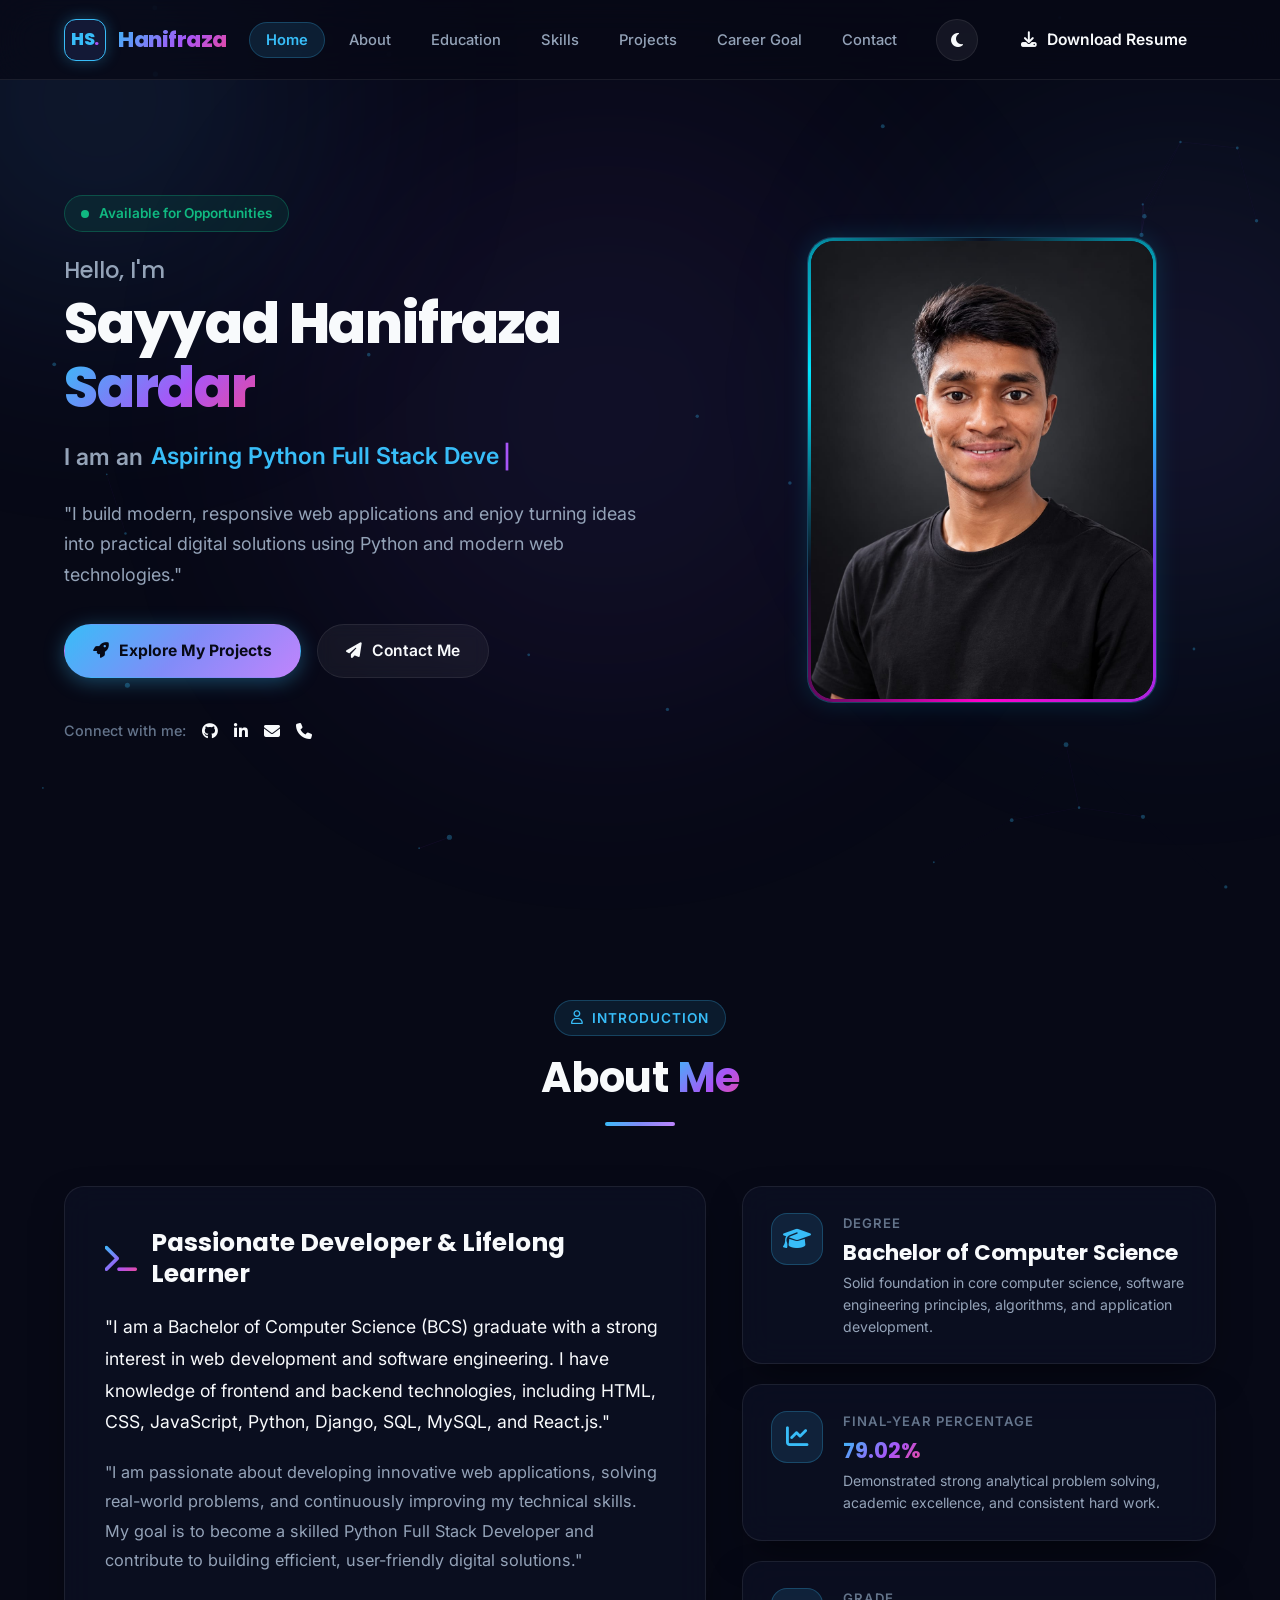
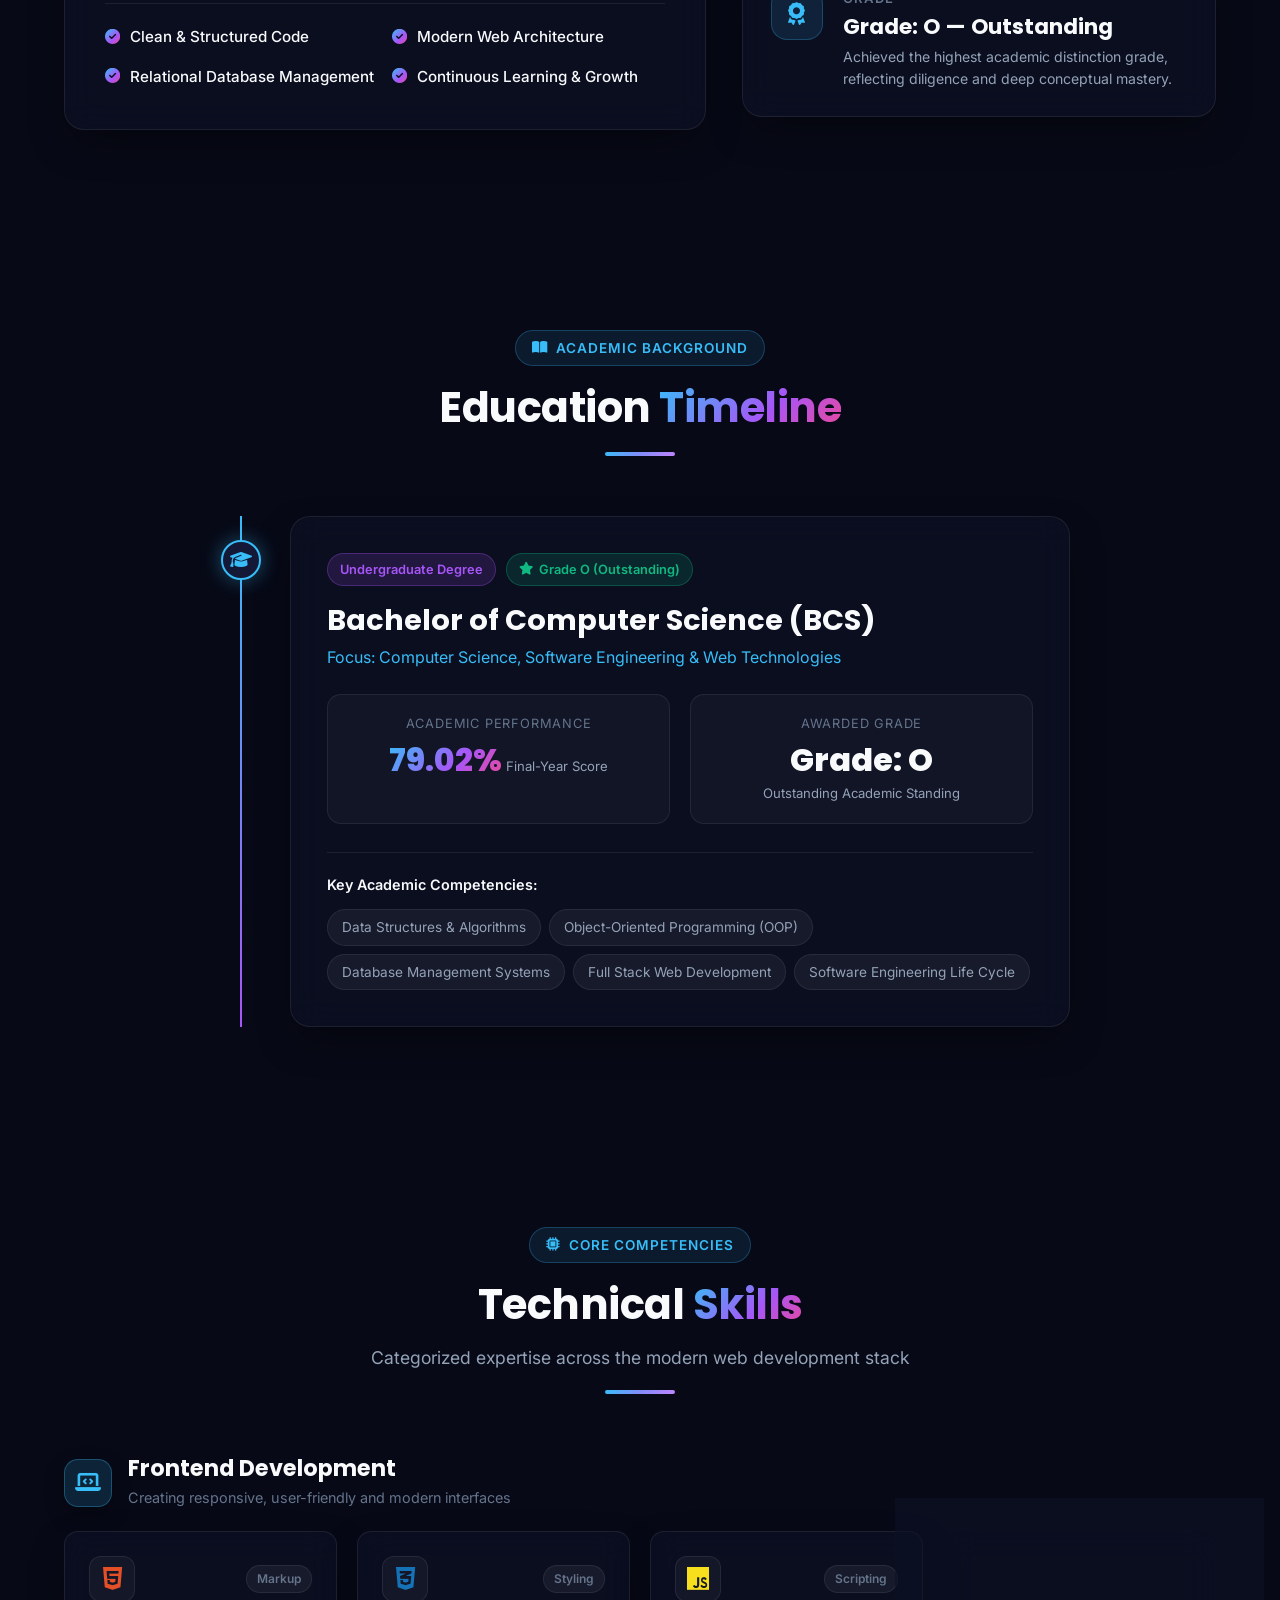
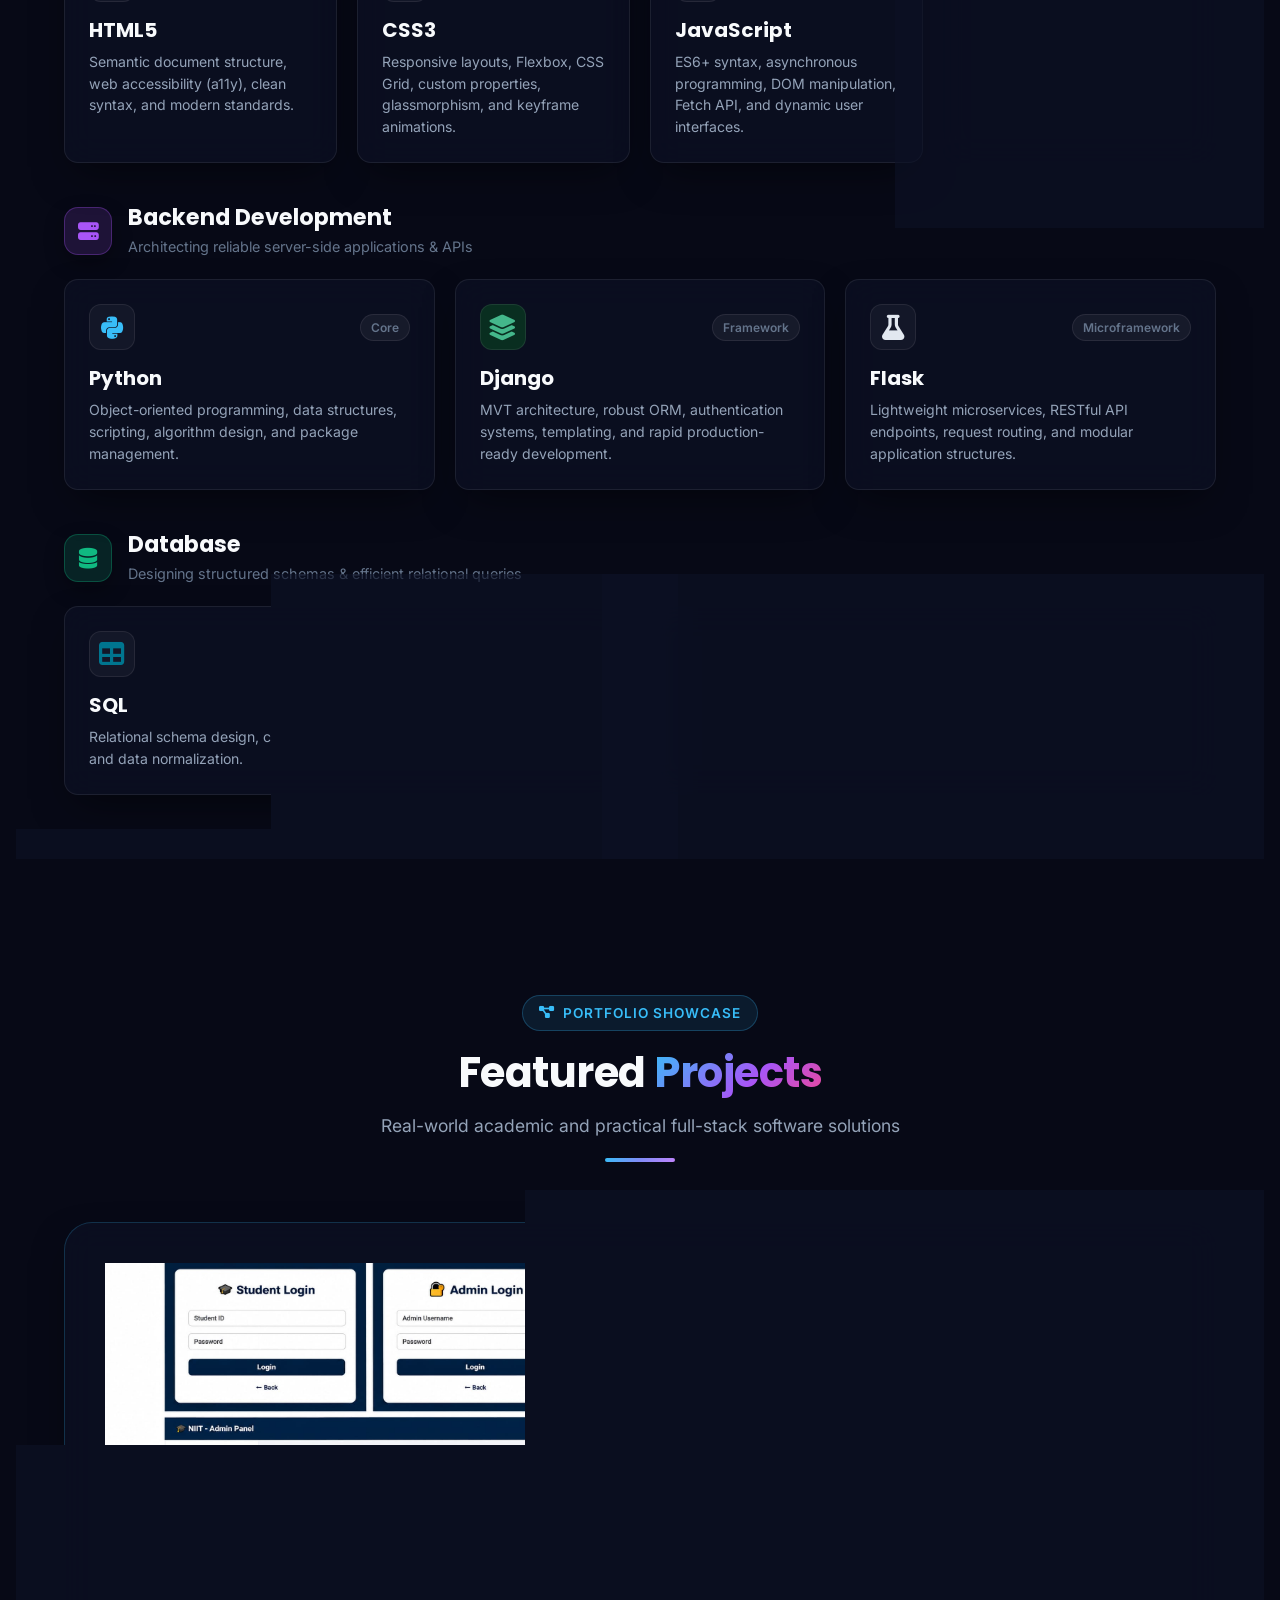
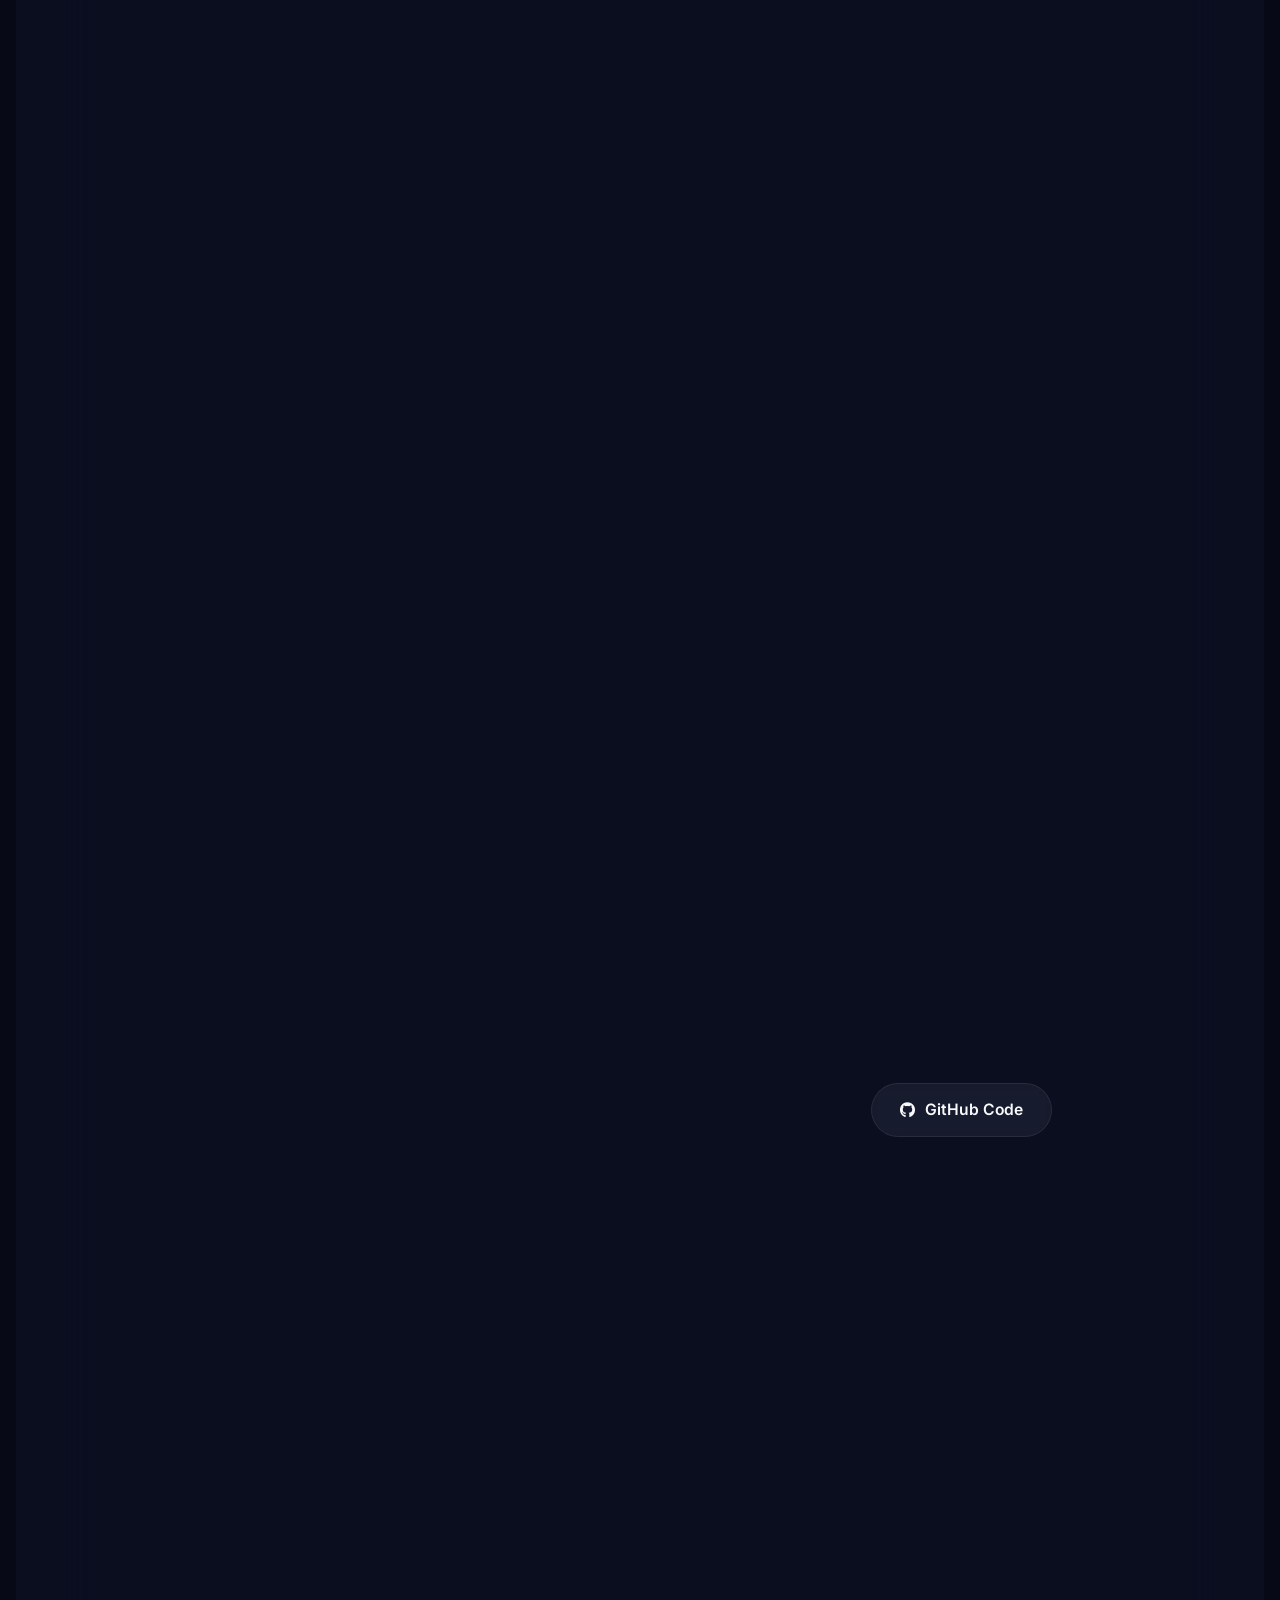
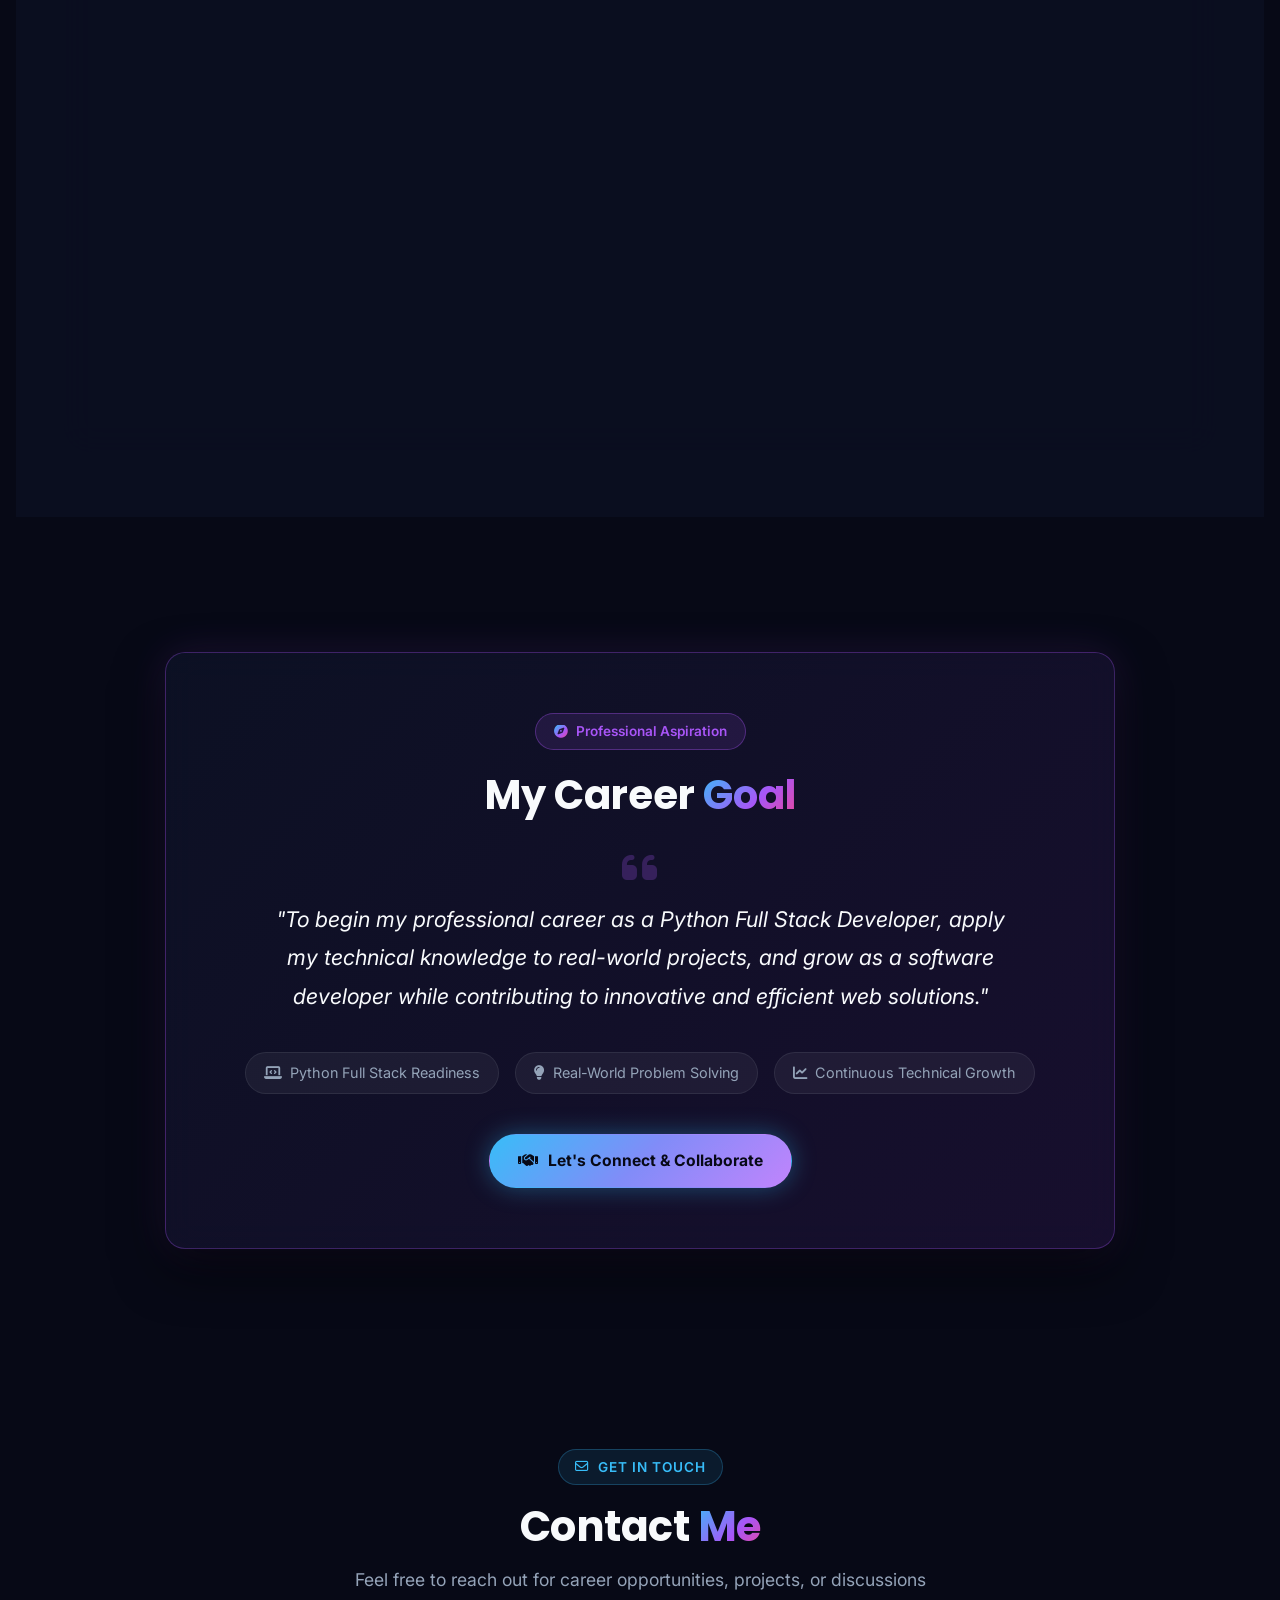
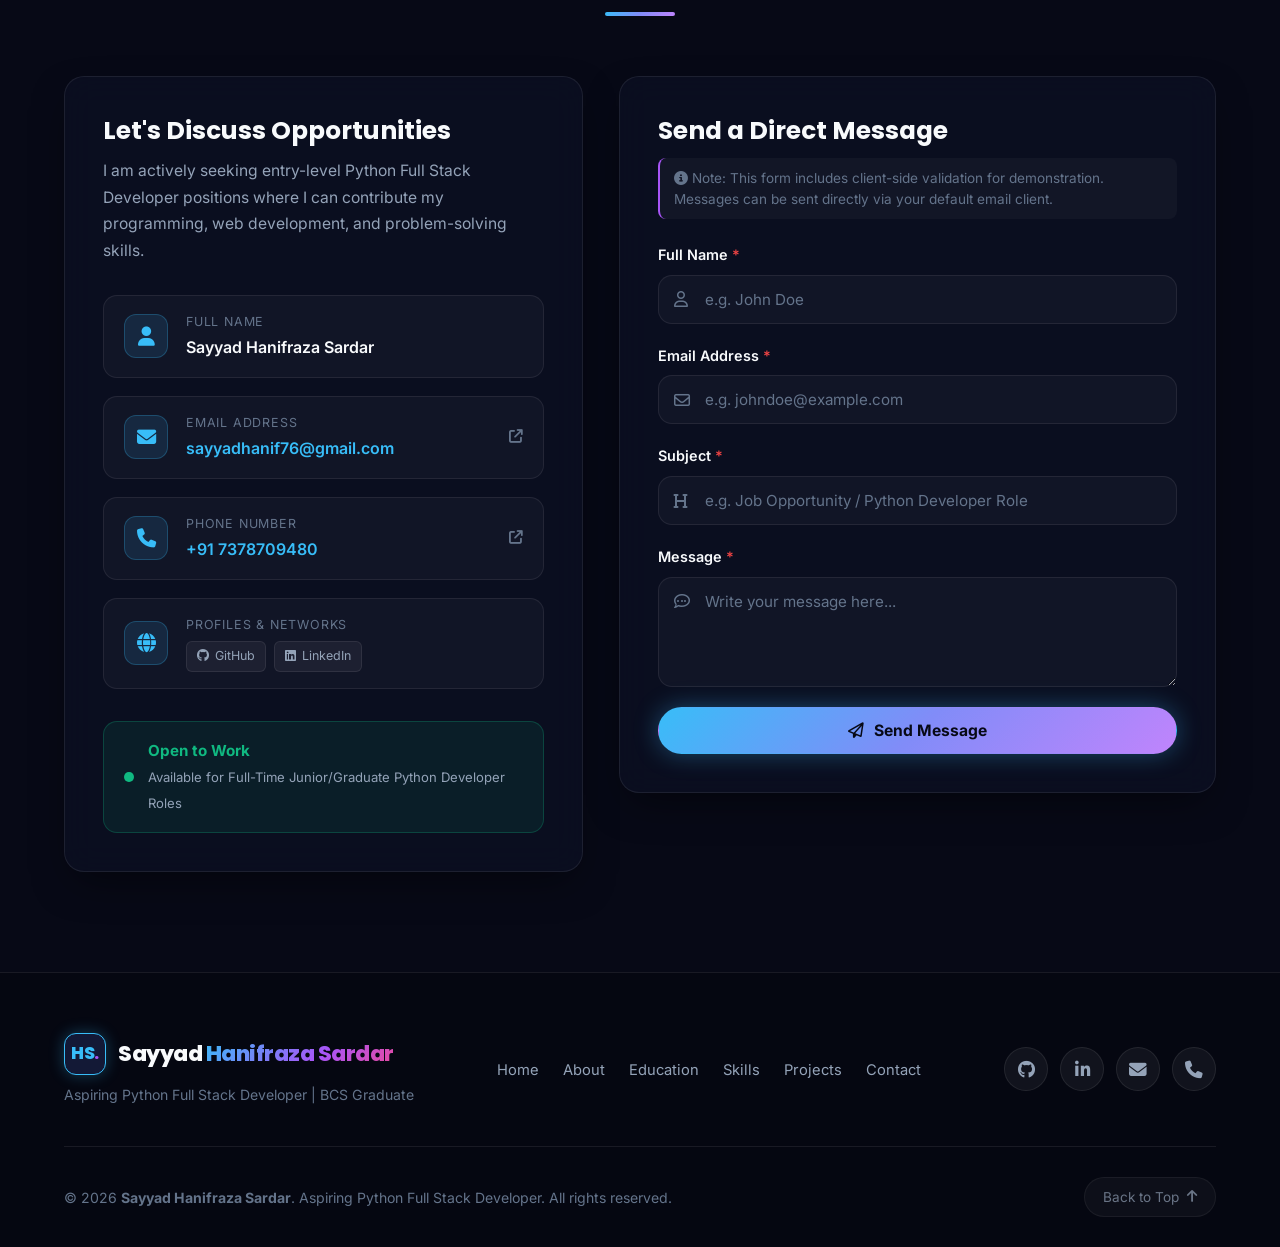
==== commit ae33c87a: "Show actual QR attendance project screenshots in portfolio" ====
--- a/index.html
+++ b/index.html
@@ -531,82 +531,30 @@
           <!-- Featured Project Card: QR Code-Based Attendance Management System -->
           <article class="glass-card project-card featured-project">
             <div class="project-grid">
-              <!-- Project Visual / Interactive Dashboard Mockup -->
+              <!-- Actual QR Attendance Project Screenshots -->
               <div class="project-visual-side">
-                <div class="mockup-frame">
-                  <div class="mockup-header">
-                    <div class="mockup-dots">
-                      <span></span><span></span><span></span>
-                    </div>
-                    <div class="mockup-address">
-                      <i class="fa-solid fa-lock"></i> QR Attendance Project Preview
-                    </div>
-                    <span class="live-pill"><i class="fa-solid fa-circle"></i> Project Preview</span>
-                  </div>
-
-                  <!-- Mockup UI Inner Preview -->
-                  <div class="mockup-screen">
-                    <div class="screen-navbar">
-                      <div class="logo-text"><i class="fa-solid fa-qrcode text-gradient"></i> QR Attendance Pro</div>
-                      <div class="user-chip"><i class="fa-regular fa-circle-user"></i> Admin Panel</div>
-                    </div>
-
-                    <div class="screen-body">
-                      <!-- Scanner Card -->
-                      <div class="screen-qr-box">
-                        <div class="qr-target-area">
-                          <svg class="qr-svg-graphic" viewBox="0 0 100 100" fill="none" xmlns="http://www.w3.org/2000/svg">
-                            <!-- SVG QR Pattern -->
-                            <rect width="100" height="100" fill="#0d1124" rx="8" />
-                            <rect x="10" y="10" width="25" height="25" fill="#38bdf8" rx="4" />
-                            <rect x="15" y="15" width="15" height="15" fill="#0d1124" />
-                            <rect x="19" y="19" width="7" height="7" fill="#38bdf8" />
-                            
-                            <rect x="65" y="10" width="25" height="25" fill="#38bdf8" rx="4" />
-                            <rect x="70" y="15" width="15" height="15" fill="#0d1124" />
-                            <rect x="74" y="19" width="7" height="7" fill="#38bdf8" />
-
-                            <rect x="10" y="65" width="25" height="25" fill="#38bdf8" rx="4" />
-                            <rect x="15" y="70" width="15" height="15" fill="#0d1124" />
-                            <rect x="19" y="74" width="7" height="7" fill="#38bdf8" />
-
-                            <rect x="42" y="12" width="6" height="6" fill="#a855f7" />
-                            <rect x="52" y="18" width="6" height="6" fill="#38bdf8" />
-                            <rect x="45" y="45" width="10" height="10" fill="#a855f7" />
-                            <rect x="65" y="45" width="8" height="8" fill="#38bdf8" />
-                            <rect x="42" y="68" width="8" height="8" fill="#a855f7" />
-                            <rect x="65" y="75" width="15" height="8" fill="#38bdf8" />
-                            <rect x="78" y="65" width="8" height="6" fill="#a855f7" />
-                          </svg>
-                          <div class="scan-laser-line"></div>
-                        </div>
-                        <span class="qr-scan-label"><i class="fa-solid fa-camera"></i> Dynamic QR Scanner Active</span>
-                      </div>
-
-                      <!-- Stats & Live Records -->
-                      <div class="screen-stats-box">
-                        <div class="mini-stat">
-                          <span class="stat-num text-gradient">50</span>
-                          <span class="stat-text">Students Supported / Tested</span>
-                        </div>
-                        <div class="mini-stat">
-                          <span class="stat-num text-gradient">5</span>
-                          <span class="stat-text">Attendance Modules</span>
-                        </div>
-                        <div class="attendance-log-preview">
-                          <div class="log-row">
-                            <span class="log-badge status-present">Logged</span>
-                            <span class="log-id">Student #1042</span>
-                            <span class="log-time">09:14:02 AM</span>
-                          </div>
-                          <div class="log-row">
-                            <span class="log-badge status-present">Logged</span>
-                            <span class="log-id">Student #1043</span>
-                            <span class="log-time">09:14:28 AM</span>
-                          </div>
-                        </div>
-                      </div>
-                    </div>
+                <div class="project-gallery">
+                  <a class="project-gallery-main" href="assets/projects/qr-attendance/admin-dashboard.jpeg" target="_blank" rel="noopener noreferrer">
+                    <img src="assets/projects/qr-attendance/admin-dashboard.jpeg" alt="QR Attendance System admin dashboard screenshot" loading="lazy">
+                    <span class="gallery-caption">Admin Dashboard</span>
+                  </a>
+                  <div class="project-gallery-grid">
+                    <a href="assets/projects/qr-attendance/student-dashboard.jpeg" target="_blank" rel="noopener noreferrer">
+                      <img src="assets/projects/qr-attendance/student-dashboard.jpeg" alt="Student dashboard screenshot" loading="lazy">
+                      <span class="gallery-caption">Student Dashboard</span>
+                    </a>
+                    <a href="assets/projects/qr-attendance/attendance%20records.jpeg" target="_blank" rel="noopener noreferrer">
+                      <img src="assets/projects/qr-attendance/attendance%20records.jpeg" alt="Attendance records screenshot" loading="lazy">
+                      <span class="gallery-caption">Attendance Records</span>
+                    </a>
+                    <a href="assets/projects/qr-attendance/login-selection.png" target="_blank" rel="noopener noreferrer">
+                      <img src="assets/projects/qr-attendance/login-selection.png" alt="Login selection screenshot" loading="lazy">
+                      <span class="gallery-caption">Login Selection</span>
+                    </a>
+                    <a href="assets/projects/qr-attendance/flowchat%20of%20project.jpeg" target="_blank" rel="noopener noreferrer">
+                      <img src="assets/projects/qr-attendance/flowchat%20of%20project.jpeg" alt="QR Attendance project flowchart" loading="lazy">
+                      <span class="gallery-caption">Project Flowchart</span>
+                    </a>
                   </div>
                 </div>
               </div>
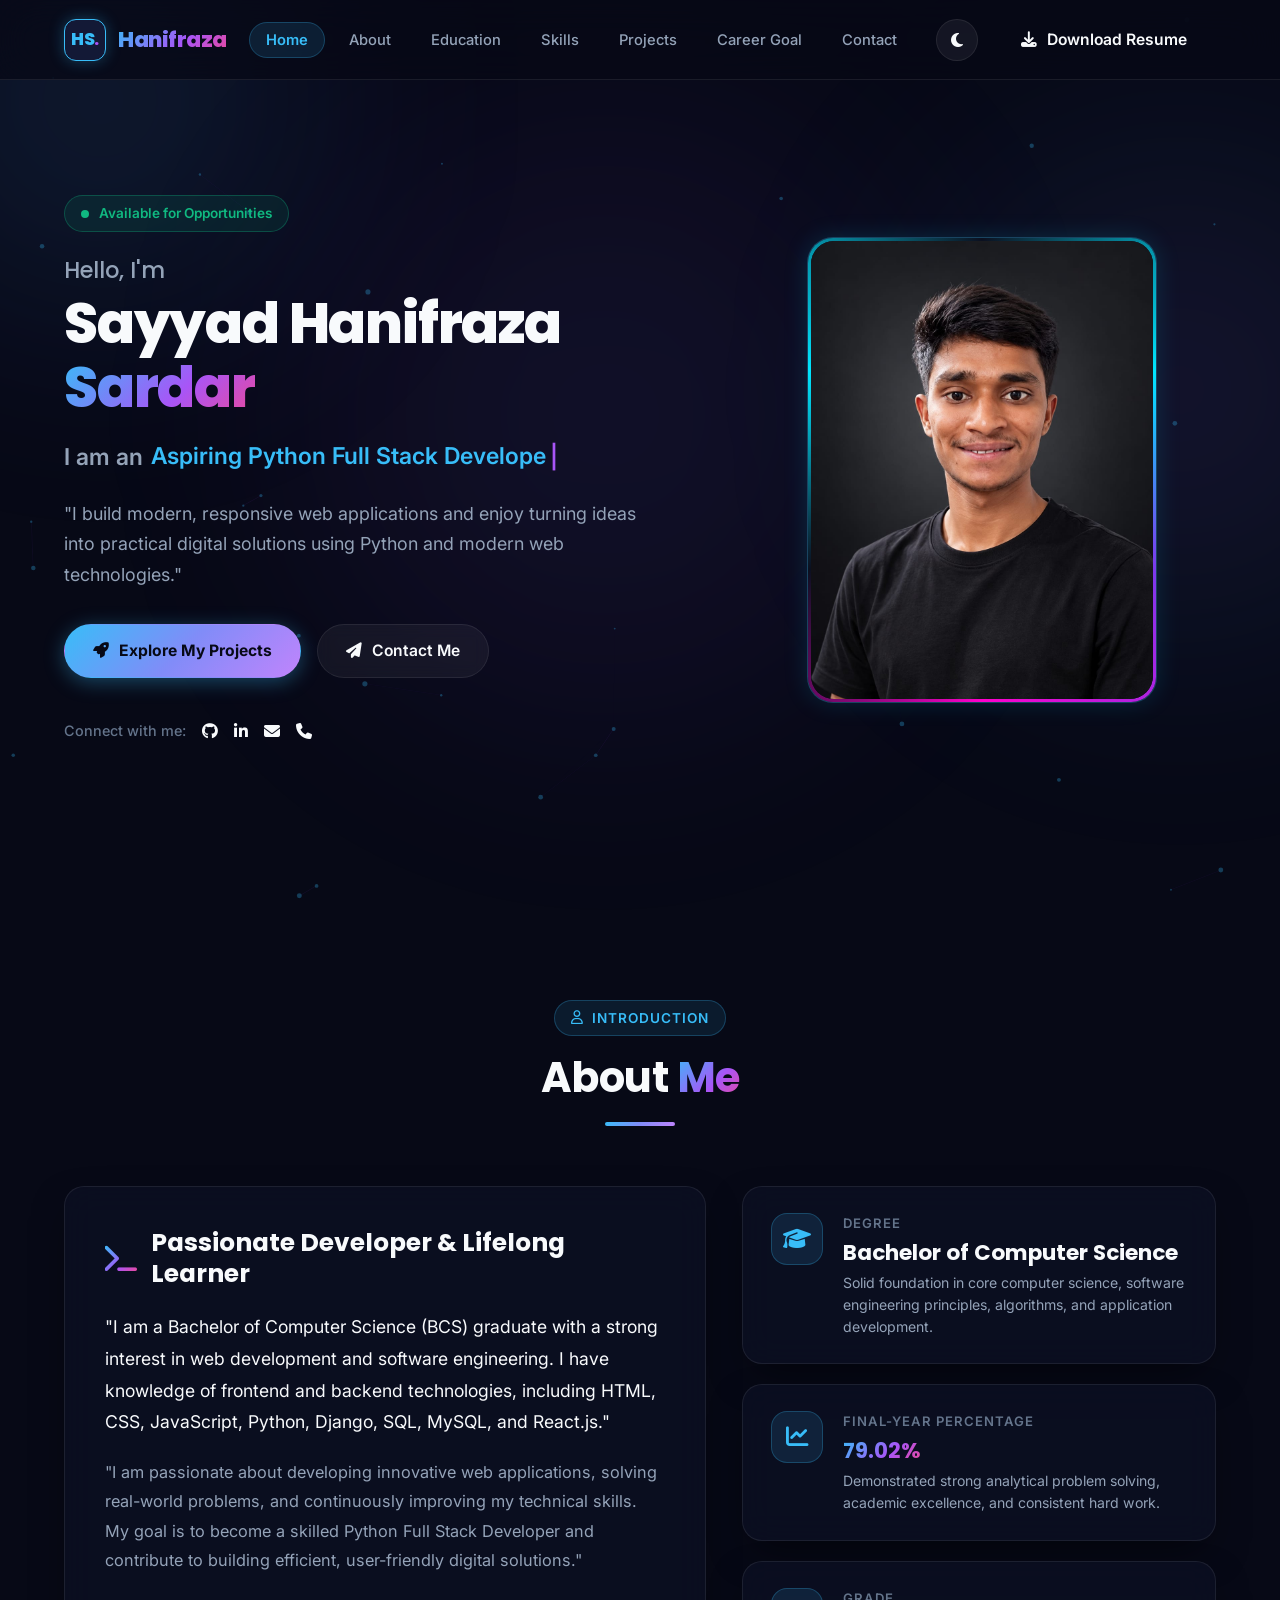
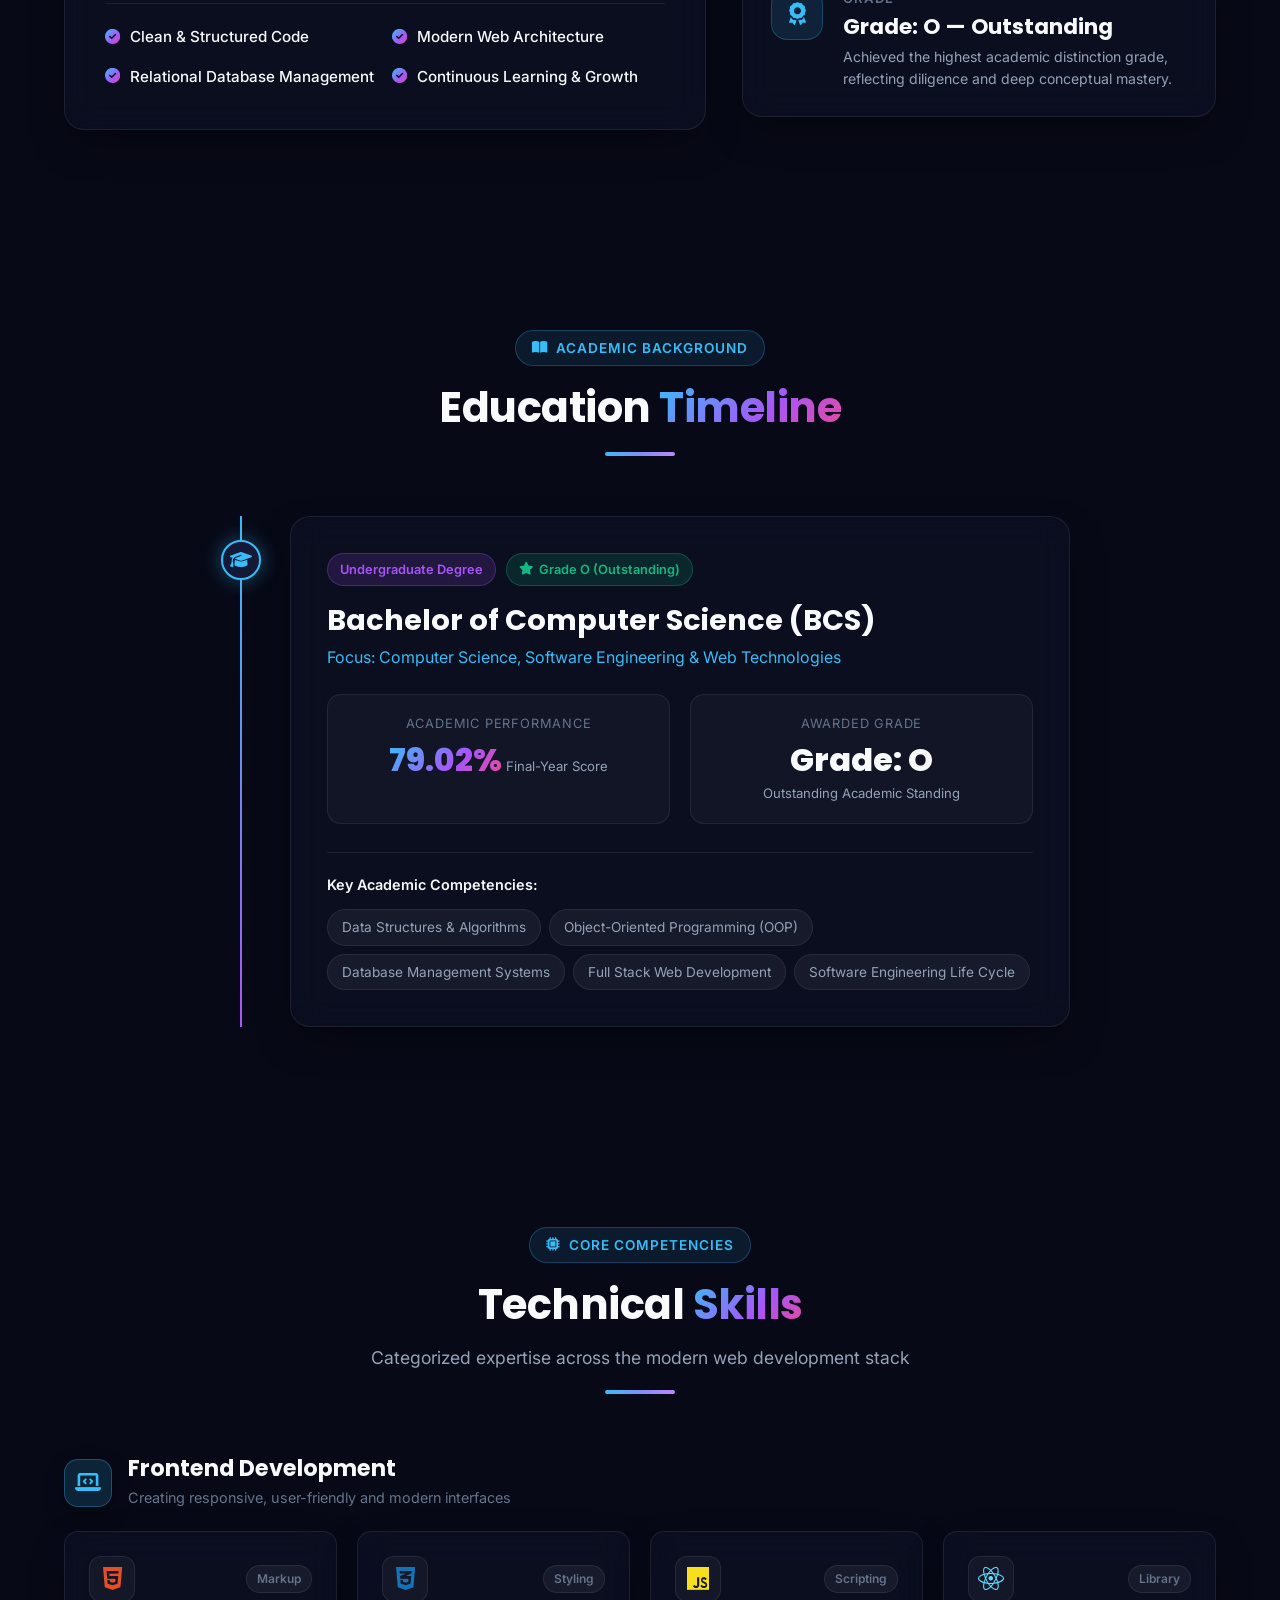
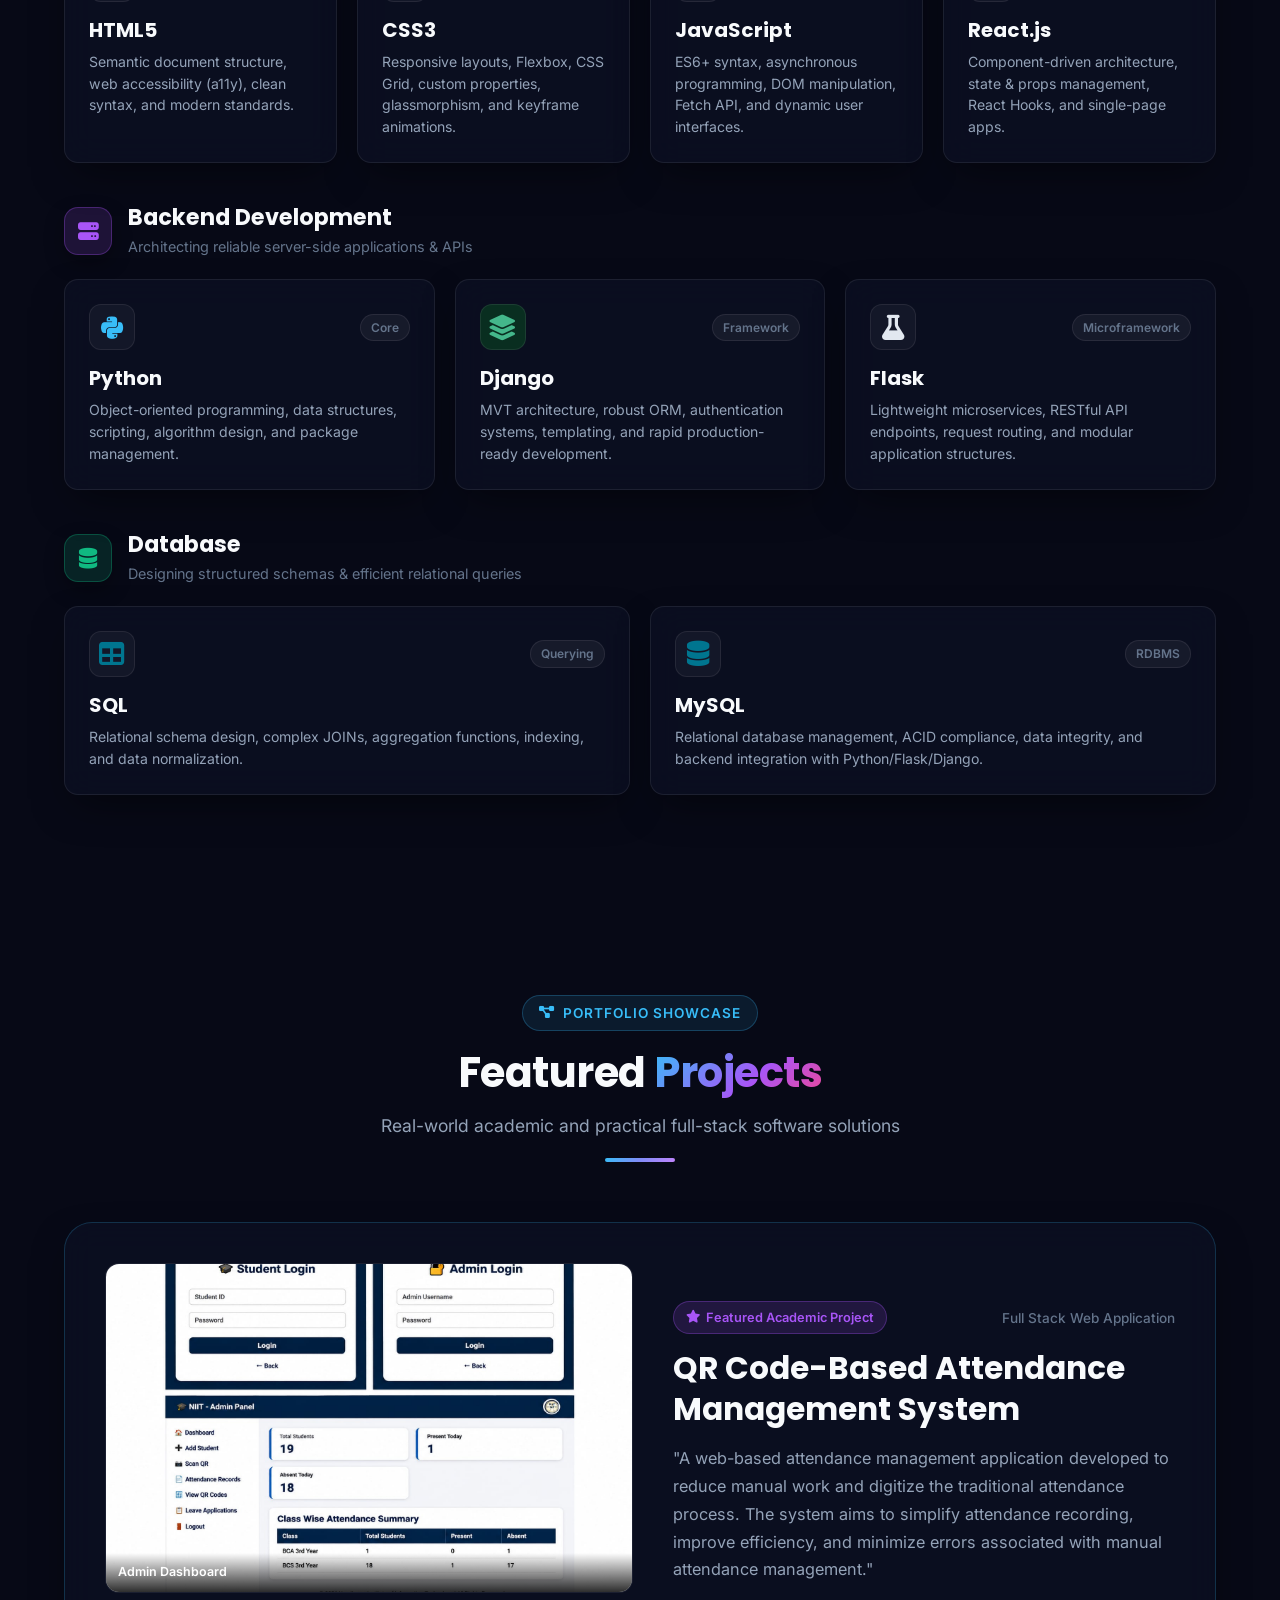
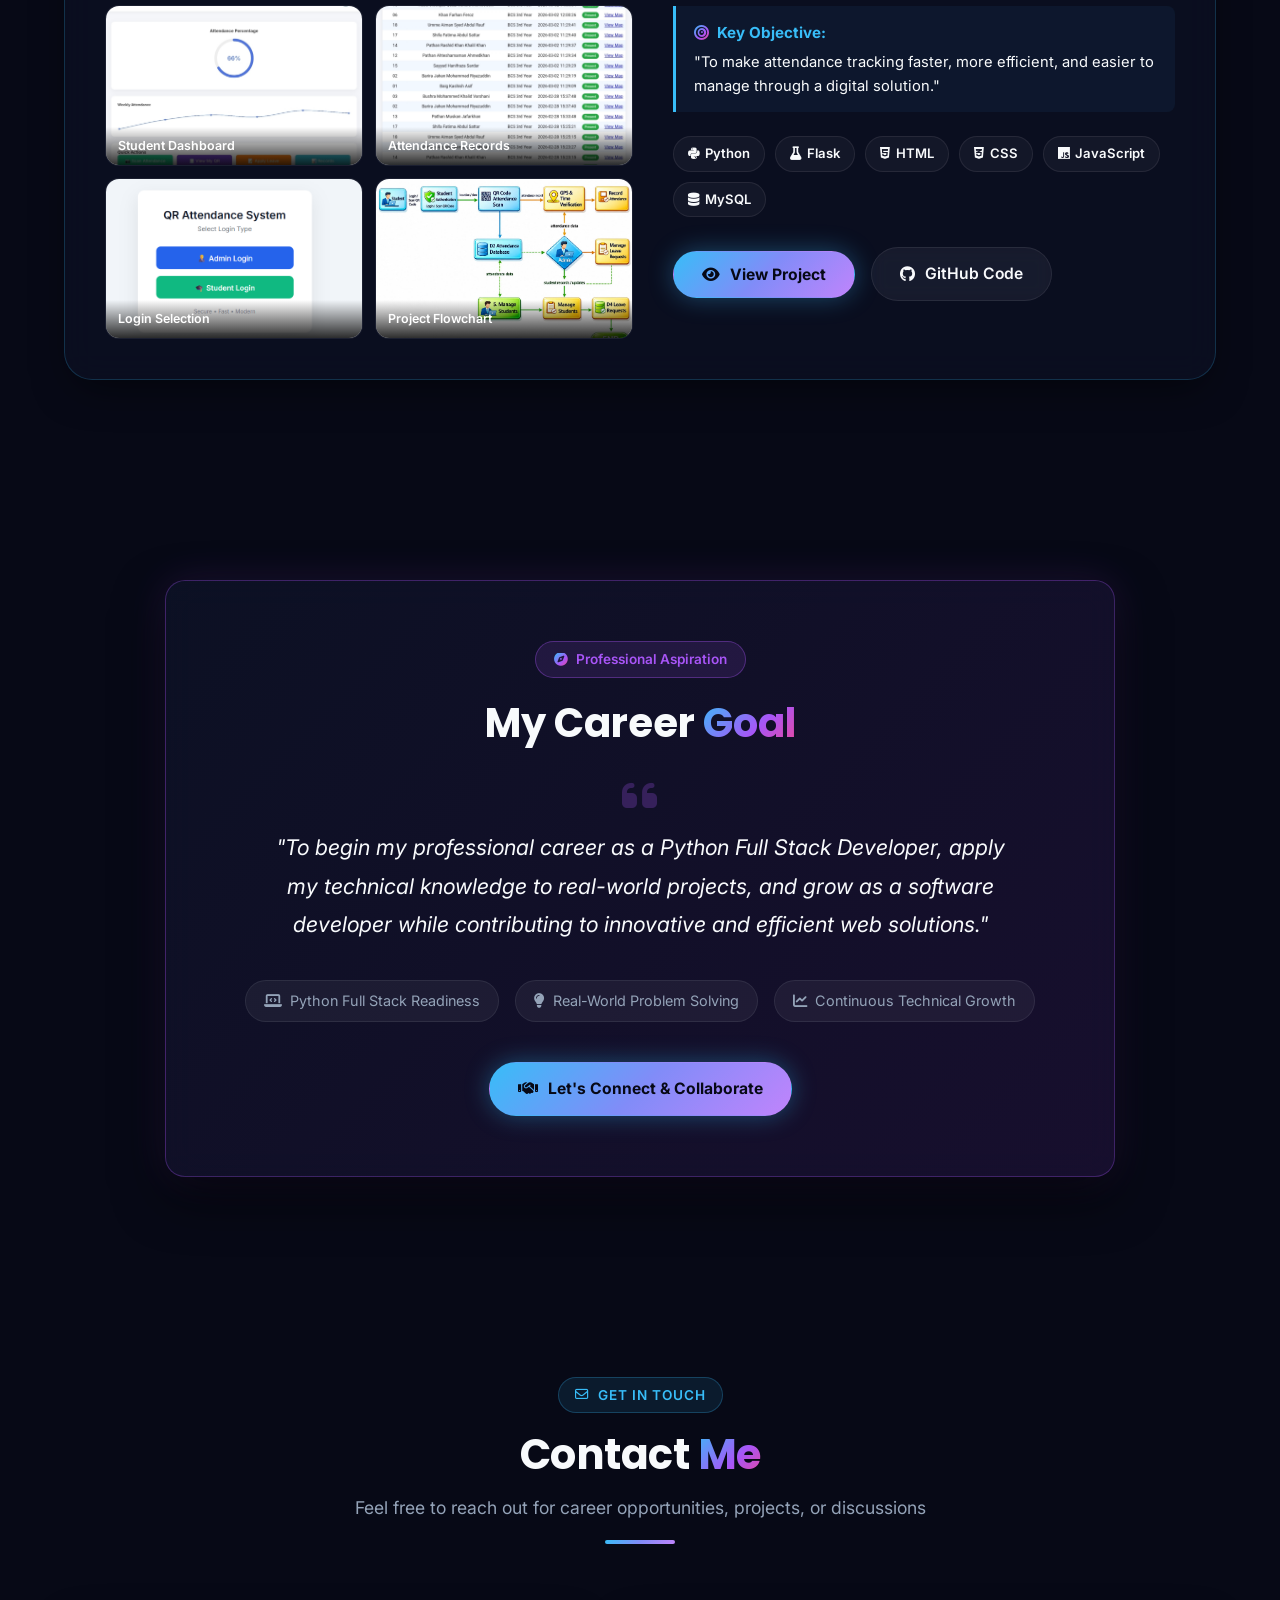
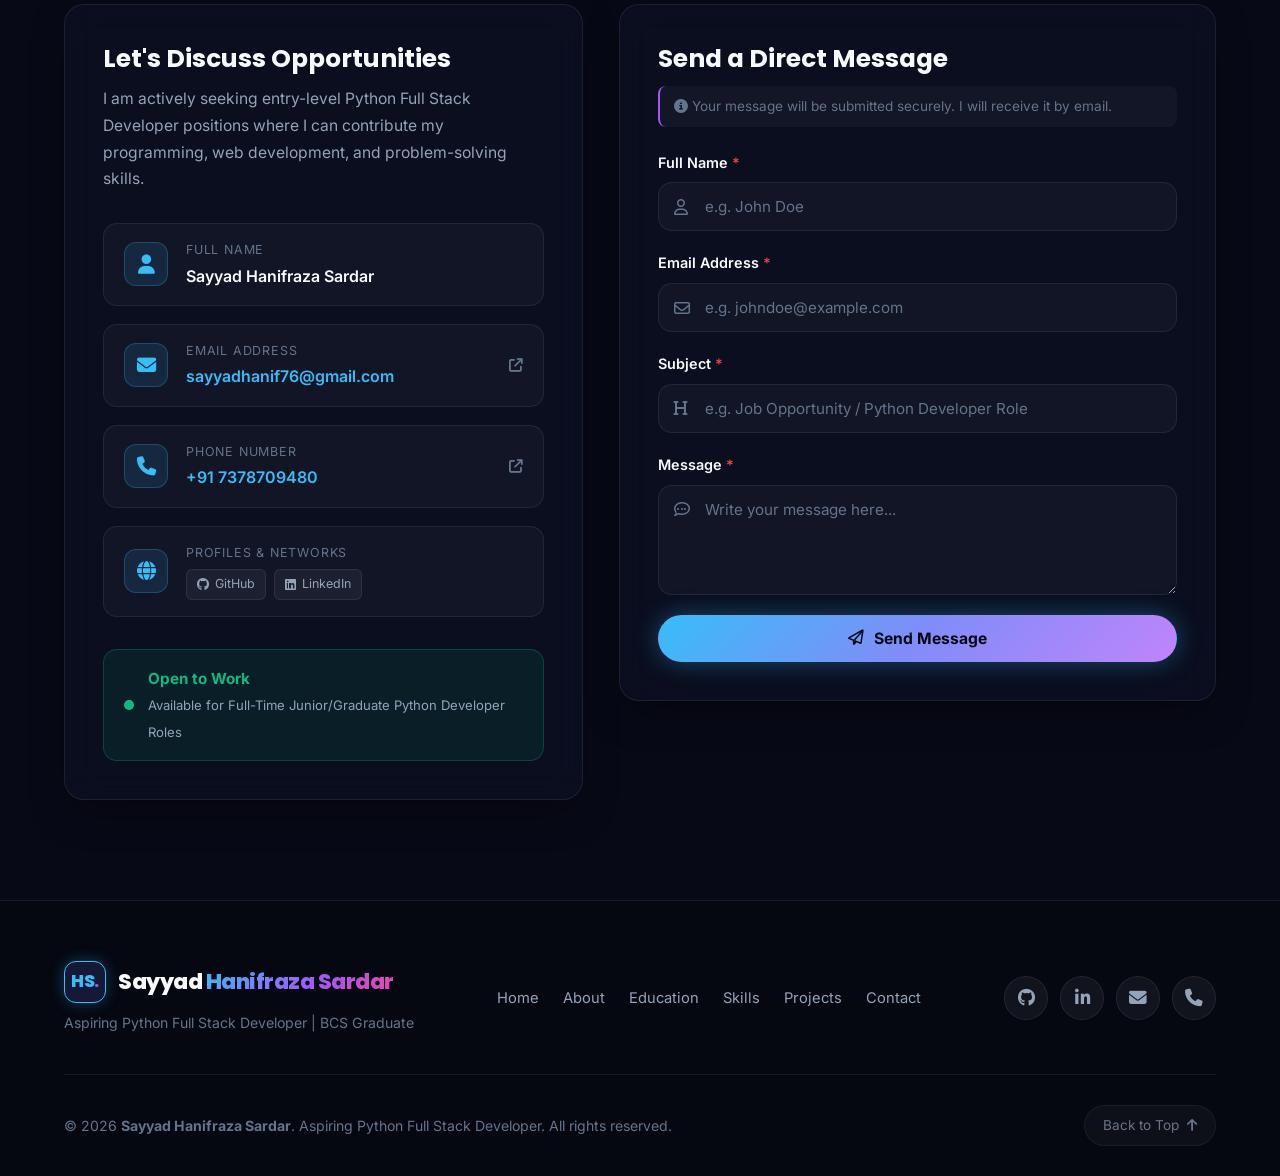
==== commit 4344e873: "Connect portfolio contact form to Netlify Forms" ====
--- a/index.html
+++ b/index.html
@@ -739,10 +739,12 @@
           <div class="contact-form-col glass-card">
             <h3 class="contact-col-title">Send a Direct Message</h3>
             <p class="form-disclaimer">
-              <i class="fa-solid fa-circle-info"></i> Note: This form includes client-side validation for demonstration. Messages can be sent directly via your default email client.
+              <i class="fa-solid fa-circle-info"></i> Your message will be submitted securely. I will receive it by email.
             </p>
 
-            <form id="contact-form" class="contact-form" novalidate>
+            <form id="contact-form" class="contact-form" name="contact" method="POST" data-netlify="true" netlify-honeypot="bot-field">
+              <input type="hidden" name="form-name" value="contact" />
+              <p class="hidden" style="display:none;"><label>Do not fill this out: <input name="bot-field" /></label></p>
               <!-- Full Name Field -->
               <div class="form-group">
                 <label for="contact-name" class="form-label">Full Name <span class="required-star">*</span></label>
--- a/style.css
+++ b/style.css
@@ -2692,3 +2692,59 @@
     }
 }
 
+
+
+/* Actual project screenshot gallery */
+.project-gallery {
+  width: 100%;
+  display: grid;
+  gap: 12px;
+}
+.project-gallery a {
+  position: relative;
+  display: block;
+  overflow: hidden;
+  border: 1px solid var(--glass-border);
+  border-radius: 14px;
+  background: #080c1e;
+  min-width: 0;
+}
+.project-gallery-main {
+  aspect-ratio: 16 / 10;
+}
+.project-gallery-main img {
+  width: 100%;
+  height: 100%;
+  object-fit: cover;
+  display: block;
+}
+.project-gallery-grid {
+  display: grid;
+  grid-template-columns: repeat(2, minmax(0, 1fr));
+  gap: 12px;
+}
+.project-gallery-grid a {
+  aspect-ratio: 16 / 10;
+}
+.project-gallery-grid img {
+  width: 100%;
+  height: 100%;
+  object-fit: cover;
+  display: block;
+  transition: transform .3s ease;
+}
+.project-gallery a:hover img {
+  transform: scale(1.04);
+}
+.gallery-caption {
+  position: absolute;
+  inset: auto 0 0;
+  padding: 9px 12px;
+  color: #fff;
+  font-size: .78rem;
+  font-weight: 600;
+  background: linear-gradient(transparent, rgba(0,0,0,.82));
+}
+@media (max-width: 900px) {
+  .project-gallery-grid { gap: 8px; }
+}
